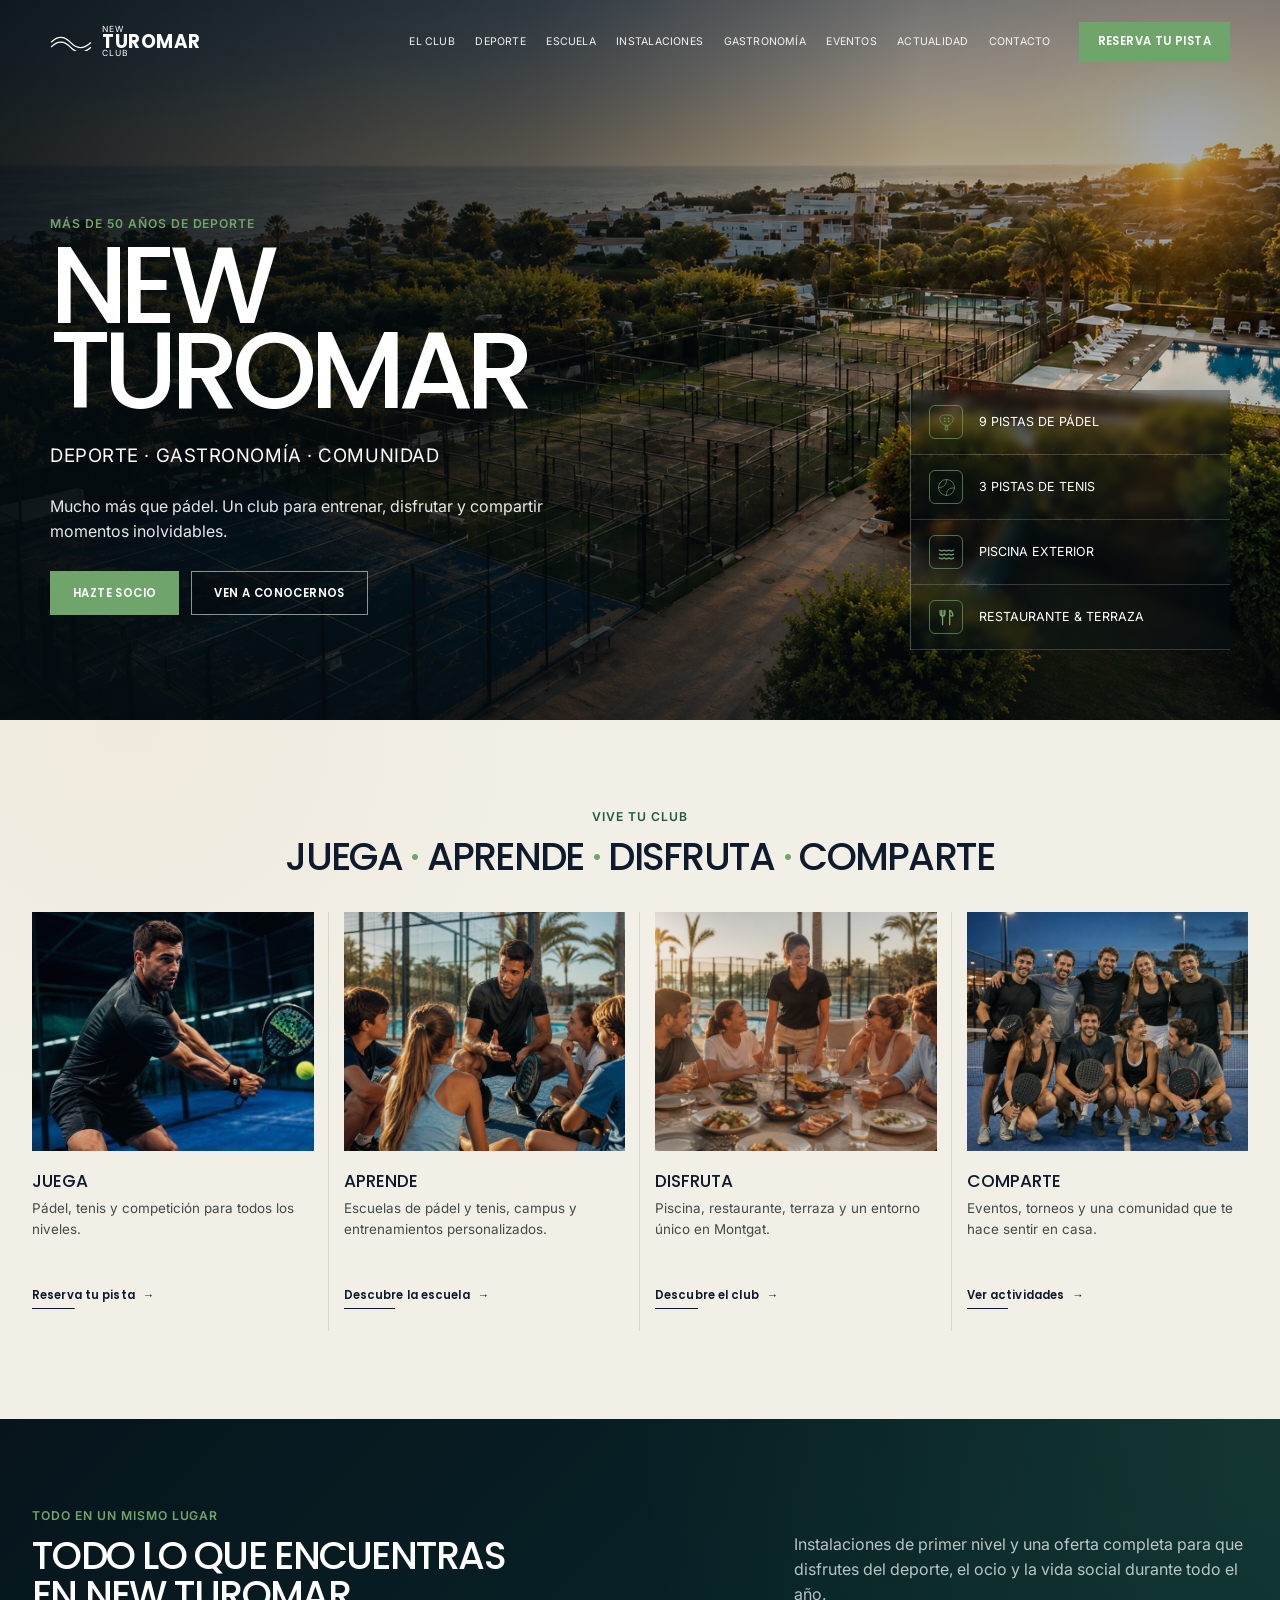
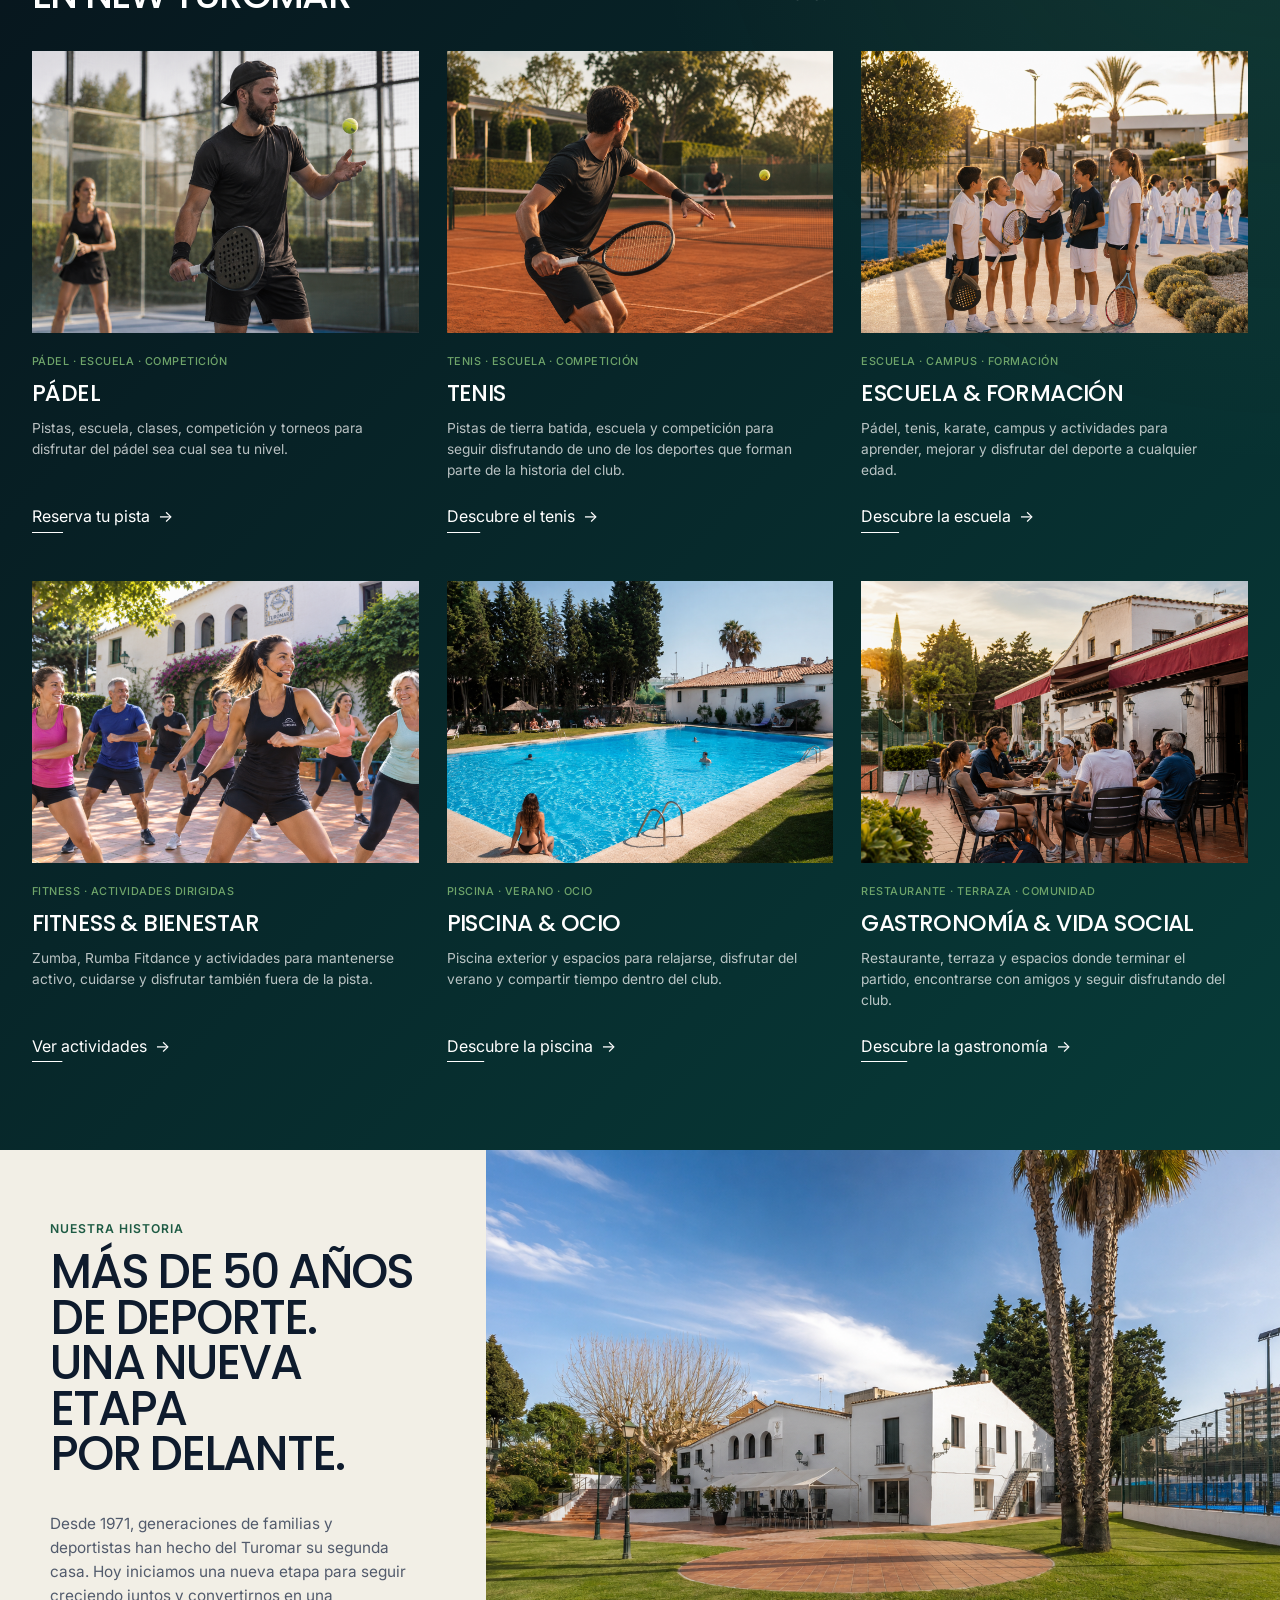
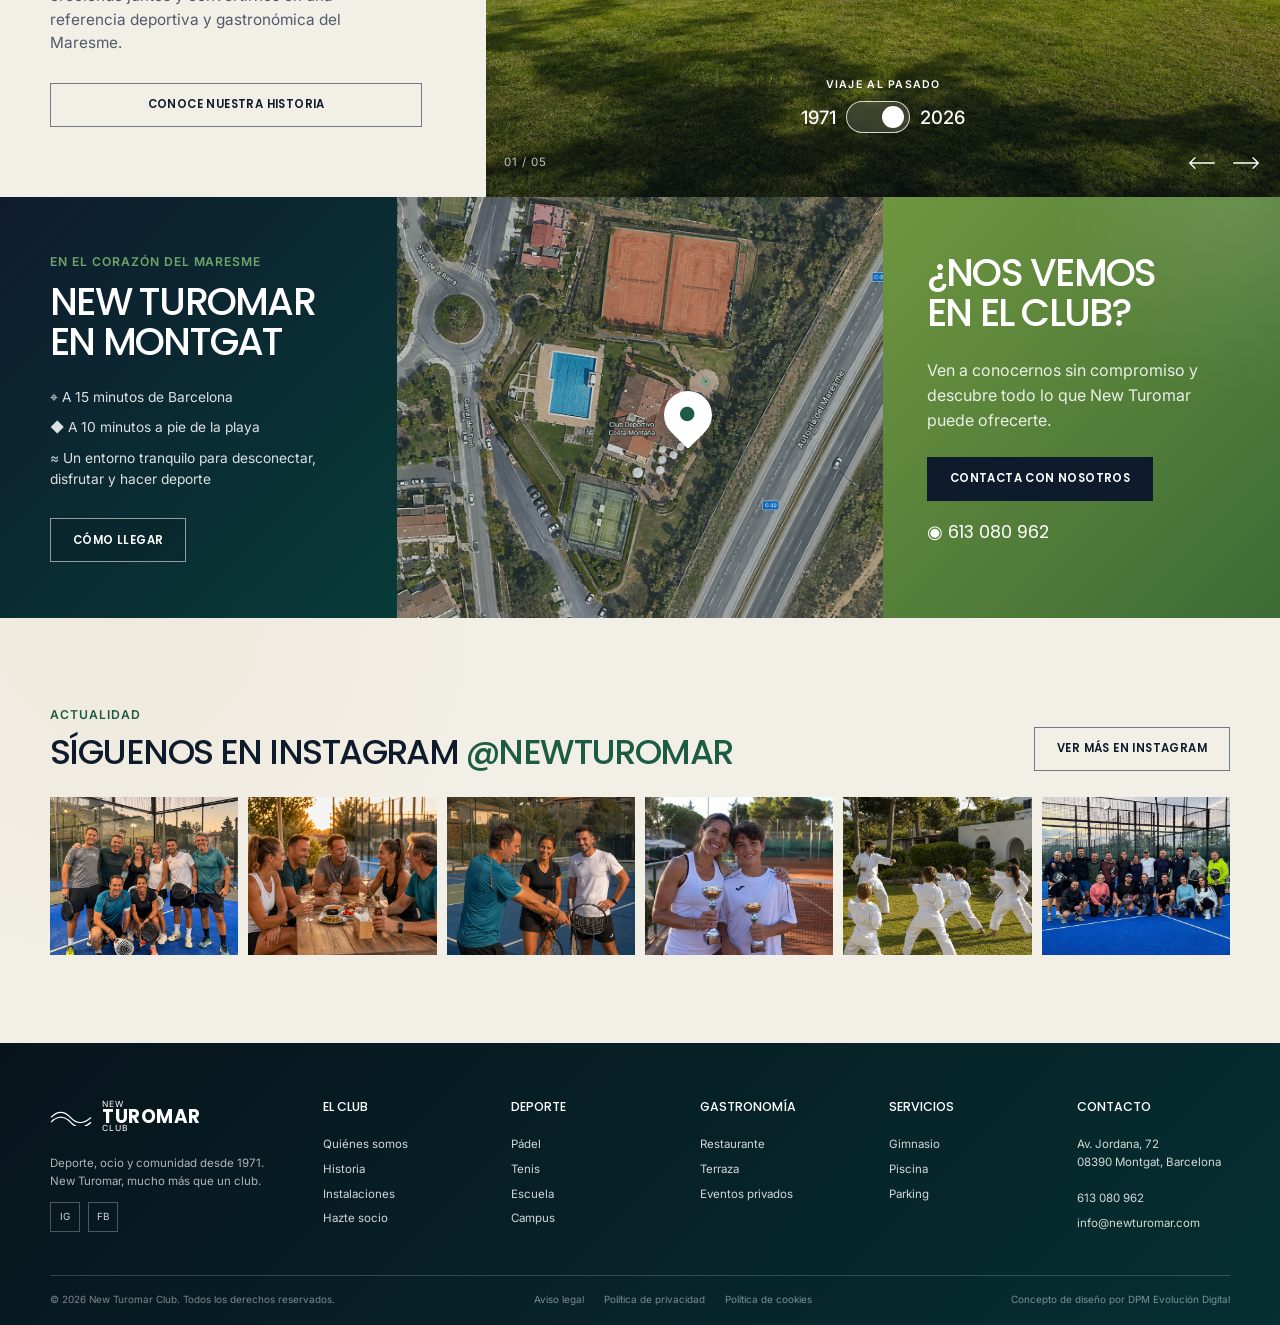
==== index.html @ 1cd4ec27 "Diseño sección ubicación y sección instagram" ====
<!DOCTYPE html>
<html lang="es">
<head>
  <meta charset="UTF-8">
  <meta name="viewport" content="width=device-width, initial-scale=1.0">
  <meta name="description" content="New Turomar Club — deporte, gastronomía y comunidad en Montgat. Pádel, tenis, piscina, escuela, eventos y mucho más.">
  <title>New Turomar Club | Montgat</title>

  <link rel="preconnect" href="https://fonts.googleapis.com">
  <link rel="preconnect" href="https://fonts.gstatic.com" crossorigin>
  <link href="https://fonts.googleapis.com/css2?family=Inter:wght@400;500;600&family=Poppins:wght@500;600;700&display=swap" rel="stylesheet">
  <link rel="stylesheet" href="./css/styles.css">
</head>

<body>

  <!-- =========================================================
       HEADER
  ========================================================== -->
  <header class="site-header">
    <div class="container header-inner">

      <a class="brand" href="#inicio" aria-label="New Turomar - Inicio">
        <span class="brand-mark" aria-hidden="true">
          <svg viewBox="0 0 80 36" role="img">
            <path d="M2 18C14 5 27 5 39 18C51 31 64 31 78 18" />
            <path d="M2 27C14 14 27 14 39 27C51 40 64 40 78 27" />
          </svg>
        </span>
        <span class="brand-copy">
          <small>NEW</small>
          <strong>TUROMAR</strong>
          <small>CLUB</small>
        </span>
      </a>

      <!-- Menú móvil CSS-only -->
      <input class="nav-toggle" type="checkbox" id="nav-toggle" aria-label="Abrir menú">
      <label class="nav-toggle-label" for="nav-toggle" aria-hidden="true">
        <span></span>
        <span></span>
        <span></span>
      </label>

      <nav class="main-nav" aria-label="Navegación principal">
        <a href="#club">El club</a>
        <a href="#deporte">Deporte</a>
        <a href="#escuela">Escuela</a>
        <a href="#instalaciones">Instalaciones</a>
        <a href="#gastronomia">Gastronomía</a>
        <a href="#eventos">Eventos</a>
        <a href="#actualidad">Actualidad</a>
        <a href="#contacto">Contacto</a>
      </nav>

      <a class="btn btn-primary header-cta" href="#contacto">Reserva tu pista</a>
    </div>
  </header>


  <main>

    <!-- =========================================================
         HERO
    ========================================================== -->
    <section class="hero" id="inicio">
      <div class="hero-overlay"></div>

      <div class="container hero-inner">
        <div class="hero-copy">
          <p class="eyebrow">Más de 50 años de deporte</p>

          <h1>
            <span>NEW</span>
            <span>TUROMAR</span>
          </h1>

          <p class="hero-kicker">DEPORTE · GASTRONOMÍA · COMUNIDAD</p>

          <p class="hero-text">
            Mucho más que pádel. Un club para entrenar, disfrutar y compartir
            momentos inolvidables.
          </p>

          <div class="hero-actions">
            <a class="btn btn-primary" href="#contacto">Hazte socio</a>
            <a class="btn btn-outline-light" href="#club">Ven a conocernos</a>
          </div>
        </div>

        <aside class="hero-facts" aria-label="Instalaciones principales">

        <!-- PÁDEL -->
        <div class="fact">
          <span class="fact-icon">
            <svg viewBox="0 0 48 48" aria-hidden="true" xmlns="http://www.w3.org/2000/svg">
  
              <!-- Cabeza de la pala -->
              <path d="
                M17 5
                C11.5 5 7 9.5 7 15
                C7 20.5 10.5 25.5 16 29
                L19 31
                L29 31
                L32 29
                C37.5 25.5 41 20.5 41 15
                C41 9.5 36.5 5 31 5
                Z
              "/>

              <!-- Cuello -->
              <path d="M21 31 L21 35 L27 35 L27 31"/>

              <!-- Mango -->
              <path d="M21.5 35 L20.5 43 L27.5 43 L26.5 35"/>

              <!-- Agujeros -->
              <circle cx="19" cy="14" r="1.3"/>
              <circle cx="29" cy="14" r="1.3"/>
              <circle cx="19" cy="21" r="1.3"/>
              <circle cx="29" cy="21" r="1.3"/>

            </svg>
          </span>
          <span>9 pistas de pádel</span>
        </div>

        <!-- TENIS -->
        <div class="fact">
          <span class="fact-icon">
            <svg viewBox="0 0 48 48" aria-hidden="true" xmlns="http://www.w3.org/2000/svg">
              <path d="M24 44C35.0457 44 44 35.0457 44 24C44 12.9543 35.0457 4 24 4C12.9543 4 4 12.9543 4 24C4 35.0457 12.9543 44 24 44Z" />
              <path d="M24 4C23.8991 10.6682 22.2619 15.6696 19.0884 19.0044C15.9148 22.3391 10.8853 24.0071 4 24.0083" />
              <path d="M43.9682 25.0052C37.4557 24.5585 32.4795 25.9505 29.0395 29.1812C25.5994 32.4119 23.9206 37.3515 24.0029 43.9999" />
            </svg>
          </span>
          <span>3 pistas de tenis</span>
        </div>

        <!-- PISCINA -->
        <div class="fact">
          <span class="fact-icon">
            <svg viewBox="0 0 24 24" aria-hidden="true">
              <path d="M3 9c1.5 0 1.5 1 3 1s1.5-1 3-1 1.5 1 3 1 1.5-1 3-1 1.5 1 3 1 1.5-1 3-1"/>
              <path d="M3 14c1.5 0 1.5 1 3 1s1.5-1 3-1 1.5 1 3 1 1.5-1 3-1 1.5 1 3 1 1.5-1 3-1"/>
              <path d="M3 19c1.5 0 1.5 1 3 1s1.5-1 3-1 1.5 1 3 1 1.5-1 3-1 1.5 1 3 1 1.5-1 3-1"/>
            </svg>
          </span>
          <span>Piscina exterior</span>
        </div>

        <!-- GASTRONOMÍA -->
        <div class="fact">
          <span class="fact-icon">
            <svg viewBox="0 0 24 24" aria-hidden="true">
              <path d="M6 3v7"/>
              <path d="M9 3v7"/>
              <path d="M4 3v4c0 2 1 3 3 3s3-1 3-3V3"/>
              <path d="M7 10v11"/>
              <path d="M16 3v18"/>
              <path d="M16 3c3 1 4 4 4 7h-4"/>
            </svg>
          </span>
          <span>Restaurante & terraza</span>
        </div>

      </aside>
        


      </div>
    </section>


    <!-- =========================================================
         VIVE TU CLUB
    ========================================================== -->
    <section class="section section-light experience" id="club">
      <div class="container">

        <header class="section-heading centered">
          <p class="eyebrow muted">Vive tu club</p>
          <h2>JUEGA <em>·</em> APRENDE <em>·</em> DISFRUTA <em>·</em> COMPARTE</h2>
        </header>

        <div class="card-grid card-grid-4">
          <article class="feature-card">
            <div class="feature-media img-juega" role="img" aria-label="Jugador de pádel"></div>
            <div class="feature-card-body">
              
              <h3>Juega</h3>
              <p>Pádel, tenis y competición para todos los niveles.</p>
              <a class="text-link" href="#deporte">Reserva tu pista <span>→</span></a>
            </div>
          </article>

          <article class="feature-card">
            <div class="feature-media img-aprende" role="img" aria-label="Escuela deportiva"></div>
            <div class="feature-card-body">
              
              <h3>Aprende</h3>
              <p>Escuelas de pádel y tenis, campus y entrenamientos personalizados.</p>
              <a class="text-link" href="#escuela">Descubre la escuela <span>→</span></a>
            </div>
          </article>

          <article class="feature-card">
            <div class="feature-media img-disfruta" role="img" aria-label="Gastronomía y terraza"></div>
            <div class="feature-card-body">
              
              <h3>Disfruta</h3>
              <p>Piscina, restaurante, terraza y un entorno único en Montgat.</p>
              <a class="text-link" href="#gastronomia">Descubre el club <span>→</span></a>
            </div>
          </article>

          <article class="feature-card">
            <div class="feature-media img-comparte" role="img" aria-label="Comunidad del club"></div>
            <div class="feature-card-body">
              
              <h3>Comparte</h3>
              <p>Eventos, torneos y una comunidad que te hace sentir en casa.</p>
              <a class="text-link" href="#eventos">Ver actividades <span>→</span></a>
            </div>
          </article>
        </div>

      </div>
    </section>


    <!-- =========================================================
         TODO EN UN MISMO LUGAR
    ========================================================== -->
    <section class="section section-dark facilities" id="instalaciones">
      <div class="container">

        <div class="section-heading split-heading">
          <div>
            <p class="eyebrow">Todo en un mismo lugar</p>
            <h2>TODO LO QUE ENCUENTRAS<br>EN NEW TUROMAR</h2>
          </div>
          <p>
            Instalaciones de primer nivel y una oferta completa para que
            disfrutes del deporte, el ocio y la vida social durante todo el año.
          </p>
        </div>

        <div class="facility-grid">

          

            <!-- PÁDEL -->
            <article class="facility-card" id="deporte">
              <div
                class="facility-media img-padel"
                role="img"
                aria-label="Pistas de pádel de New Turomar">
              </div>

              <div class="facility-body">
                <p class="facility-meta">PÁDEL · ESCUELA · COMPETICIÓN</p>

                <h3>Pádel</h3>

                <p>
                  Pistas, escuela, clases, competición y torneos
                  para disfrutar del pádel sea cual sea tu nivel.
                </p>

                <a class="facility-link" href="#">
                  Reserva tu pista <span>→</span>
                </a>
              </div>
            </article>


            <!-- TENIS -->
            <article class="facility-card">
              <div
                class="facility-media img-tenis"
                role="img"
                aria-label="Pistas de tenis de New Turomar">
              </div>

              <div class="facility-body">
                <p class="facility-meta">TENIS · ESCUELA · COMPETICIÓN</p>

                <h3>Tenis</h3>

                <p>
                  Pistas de tierra batida, escuela y competición
                  para seguir disfrutando de uno de los deportes
                  que forman parte de la historia del club.
                </p>

                <a class="facility-link" href="#">
                  Descubre el tenis <span>→</span>
                </a>
              </div>
            </article>


            <!-- ESCUELA & FORMACIÓN -->
            <article class="facility-card" id="escuela">
              <div
                class="facility-media img-escuela"
                role="img"
                aria-label="Escuela y formación deportiva de New Turomar">
              </div>

              <div class="facility-body">
                <p class="facility-meta">ESCUELA · CAMPUS · FORMACIÓN</p>

                <h3>Escuela & formación</h3>

                <p>
                  Pádel, tenis, karate, campus y actividades
                  para aprender, mejorar y disfrutar del deporte
                  a cualquier edad.
                </p>

                <a class="facility-link" href="#">
                  Descubre la escuela <span>→</span>
                </a>
              </div>
            </article>


            <!-- FITNESS & BIENESTAR -->
            <article class="facility-card">
              <div
                class="facility-media img-fitness"
                role="img"
                aria-label="Fitness y actividades dirigidas en New Turomar">
              </div>

              <div class="facility-body">
                <p class="facility-meta">FITNESS · ACTIVIDADES DIRIGIDAS</p>

                <h3>Fitness & bienestar</h3>

                <p>
                  Zumba, Rumba Fitdance y actividades para
                  mantenerse activo, cuidarse y disfrutar
                  también fuera de la pista.
                </p>

                <a class="facility-link" href="#">
                  Ver actividades <span>→</span>
                </a>
              </div>
            </article>


            <!-- PISCINA & OCIO -->
            <article class="facility-card">
              <div
                class="facility-media img-piscina"
                role="img"
                aria-label="Piscina exterior de New Turomar">
              </div>

              <div class="facility-body">
                <p class="facility-meta">PISCINA · VERANO · OCIO</p>

                <h3>Piscina & ocio</h3>

                <p>
                  Piscina exterior y espacios para relajarse,
                  disfrutar del verano y compartir tiempo
                  dentro del club.
                </p>

                <a class="facility-link" href="#">
                  Descubre la piscina <span>→</span>
                </a>
              </div>
            </article>


            <!-- GASTRONOMÍA & VIDA SOCIAL -->
            <article class="facility-card" id="gastronomia">
              <div
                class="facility-media img-gastro"
                role="img"
                aria-label="Restaurante y terraza de New Turomar">
              </div>

              <div class="facility-body">
                <p class="facility-meta">RESTAURANTE · TERRAZA · COMUNIDAD</p>

                <h3>Gastronomía & vida social</h3>

                <p>
                  Restaurante, terraza y espacios donde terminar
                  el partido, encontrarse con amigos y seguir
                  disfrutando del club.
                </p>

                <a class="facility-link" href="#">
                  Descubre la gastronomía <span>→</span>
                </a>
              </div>
            </article>

          

        </div>
      </div>
    </section>


    <!-- =========================================================
         HISTORIA
    ========================================================== -->
    <section class="history" id="historia">
      <div class="history-copy">
        <p class="eyebrow muted">Nuestra historia</p>
        <h2>MÁS DE 50 AÑOS<br>DE DEPORTE.<br>UNA NUEVA ETAPA<br>POR DELANTE.</h2>

        <p>
          Desde 1971, generaciones de familias y deportistas han hecho del
          Turomar su segunda casa. Hoy iniciamos una nueva etapa para seguir
          creciendo juntos y convertirnos en una referencia deportiva y
          gastronómica del Maresme.
        </p>

        <a class="btn btn-outline-dark" href="#">Conoce nuestra historia</a>
      </div>

      <div class="history-visual" id="historyVisual">

  <!-- =====================================================
       COLECCIÓN ACTUAL · 2026
  ====================================================== -->
  <div class="history-era history-era-current is-active" data-era="2026">

        <!-- Imagen 01 -->
        <figure class="history-slide is-active">
          <img
            src="img/historia-2026-01.png"
            alt="New Turomar en la actualidad"
          >
        </figure>

        <!-- Imagen 02 -->
        <figure class="history-slide">
          <img
            src="img/historia-2026-02.png"
            alt="Instalaciones actuales de New Turomar"
            loading="lazy"
          >
        </figure>

        <!-- Imagen 03 -->
        <figure class="history-slide">
          <img
            src="img/historia-2026-03.png"
            alt="Actividad deportiva actual en New Turomar"
            loading="lazy"
          >
        </figure>

        <!-- Imagen 04 -->
        <figure class="history-slide">
          <img
            src="img/historia-2026-04.png"
            alt="Espacios sociales actuales de New Turomar"
            loading="lazy"
          >
        </figure>

        <!-- Imagen 05 -->
        <figure class="history-slide">
          <img
            src="img/historia-2026-05.png"
            alt="New Turomar hoy"
            loading="lazy"
          >
        </figure>

      </div>


      <!-- =====================================================
          COLECCIÓN HISTÓRICA · 1971
      ====================================================== -->
      <div class="history-era history-era-past" data-era="1971">

        <!-- Imagen 01 -->
        <figure class="history-slide is-active">
          <img
            src="img/historia-1971-01.png"
            alt="Club Tennis Turomar en 1971"
            loading="lazy"
          >
        </figure>

        <!-- Imagen 02 -->
        <figure class="history-slide">
          <img
            src="img/historia-1971-02.png"
            alt="Antiguas instalaciones del Club Tennis Turomar"
            loading="lazy"
          >
        </figure>

        <!-- Imagen 03 -->
        <figure class="history-slide">
          <img
            src="img/historia-1971-03.png"
            alt="Actividad deportiva histórica del Club Tennis Turomar"
            loading="lazy"
          >
        </figure>

        <!-- Imagen 04 -->
        <figure class="history-slide">
          <img
            src="img/historia-1971-04.png"
            alt="Vida social histórica del Club Tennis Turomar"
            loading="lazy"
          >
        </figure>

        <!-- Imagen 05 -->
        <figure class="history-slide">
          <img
            src="img/historia-1971-05.png"
            alt="Historia del Club Tennis Turomar"
            loading="lazy"
          >
        </figure>

      </div>


      <!-- =====================================================
          VIAJE EN EL TIEMPO
      ====================================================== -->
      <div class="history-time-control">

        <p class="history-time-title" id="historyTimeTitle">
          VIAJE AL PASADO
        </p>

        <div class="history-time-switch">

          <span class="history-time-year">1971</span>

          <button
            class="history-toggle"
            id="historyToggle"
            type="button"
            aria-label="Cambiar entre 1971 y 2026"
            aria-pressed="false"
          >
            <span></span>
          </button>

          <span class="history-time-year">2026</span>

        </div>

      </div>


      <!-- =====================================================
          NAVEGACIÓN DEL CARRUSEL
      ====================================================== -->
      <div class="history-carousel-nav">

        <span class="history-counter" id="historyCounter">
          01 / 05
        </span>

        <button
          class="history-arrow history-arrow-prev"
          id="historyPrev"
          type="button"
          aria-label="Ver imagen anterior"
        >
          <svg viewBox="0 0 32 16" aria-hidden="true">
            <path d="M8 2L2 8L8 14M2 8H30"></path>
          </svg>
        </button>

        <button
          class="history-arrow history-arrow-next"
          id="historyNext"
          type="button"
          aria-label="Ver imagen siguiente"
        >
          <svg viewBox="0 0 32 16" aria-hidden="true">
            <path d="M24 2L30 8L24 14M2 8H30"></path>
          </svg>
        </button>

      </div>

    </div>

    </section>


    <!-- =========================================================
         UBICACIÓN + CTA
    ========================================================== -->
    <section class="location" id="contacto">
      <div class="location-info">
        <p class="eyebrow">En el corazón del Maresme</p>
        <h2>NEW TUROMAR<br>EN MONTGAT</h2>

        <ul class="location-list">
          <li>⌖ A 15 minutos de Barcelona</li>
          <li>◆ A 10 minutos a pie de la playa</li>
          <li>≈ Un entorno tranquilo para desconectar, disfrutar y hacer deporte</li>
        </ul>

        <a class="btn btn-outline-light" href="https://maps.google.com/?q=Av.+Jordana,+72,+Montgat" target="_blank" rel="noopener">
          Cómo llegar
        </a>
      </div>

      <div class="location-map" role="img" aria-label="Vista aérea de Montgat y ubicación aproximada de New Turomar">
        <div class="map-pin">●</div>
      </div>

      <div class="location-cta">
        <h2>¿NOS VEMOS<br>EN EL CLUB?</h2>
        <p>
          Ven a conocernos sin compromiso y descubre todo lo que
          New Turomar puede ofrecerte.
        </p>

        <a class="btn btn-dark" href="tel:+34613080962">Contacta con nosotros</a>

        <a class="phone" href="tel:+34613080962">◉ 613 080 962</a>
      </div>
    </section>


    <!-- =========================================================
         INSTAGRAM
    ========================================================== -->
    <section class="section section-light instagram" id="actualidad">
      <div class="container">

        <div class="instagram-heading">
          <div>
            <p class="eyebrow muted">Actualidad</p>
            <h2>SÍGUENOS EN INSTAGRAM <span>@NEWTUROMAR</span></h2>
          </div>

          <a class="btn btn-outline-dark" href="https://www.instagram.com/newturomar/" target="_blank" rel="noopener">
            Ver más en Instagram
          </a>
        </div>

        <div class="instagram-grid">
          <a class="ig-card ig-1" href="https://www.instagram.com/newturomar/" aria-label="Publicación de Instagram"></a>
          <a class="ig-card ig-2" href="https://www.instagram.com/newturomar/" aria-label="Publicación de Instagram"></a>
          <a class="ig-card ig-3" href="https://www.instagram.com/newturomar/" aria-label="Publicación de Instagram"></a>
          <a class="ig-card ig-4" href="https://www.instagram.com/newturomar/" aria-label="Publicación de Instagram"></a>
          <a class="ig-card ig-5" href="https://www.instagram.com/newturomar/" aria-label="Publicación de Instagram"></a>
          <a class="ig-card ig-6" href="https://www.instagram.com/newturomar/" aria-label="Publicación de Instagram"></a>
        </div>

      </div>
    </section>

  </main>


  <!-- =========================================================
       FOOTER
  ========================================================== -->
  <footer class="site-footer">
    <div class="container footer-grid">

      <div class="footer-brand">
        <a class="brand" href="#inicio">
          <span class="brand-mark" aria-hidden="true">
            <svg viewBox="0 0 80 36">
              <path d="M2 18C14 5 27 5 39 18C51 31 64 31 78 18" />
              <path d="M2 27C14 14 27 14 39 27C51 40 64 40 78 27" />
            </svg>
          </span>
          <span class="brand-copy">
            <small>NEW</small>
            <strong>TUROMAR</strong>
            <small>CLUB</small>
          </span>
        </a>

        <p>Deporte, ocio y comunidad desde 1971. New Turomar, mucho más que un club.</p>

        <div class="socials">
          <a href="https://www.instagram.com/newturomar/" target="_blank" rel="noopener">IG</a>
          <a href="#" aria-label="Facebook">FB</a>
        </div>
      </div>

      <div>
        <h3>El club</h3>
        <a href="#club">Quiénes somos</a>
        <a href="#historia">Historia</a>
        <a href="#instalaciones">Instalaciones</a>
        <a href="#contacto">Hazte socio</a>
      </div>

      <div>
        <h3>Deporte</h3>
        <a href="#deporte">Pádel</a>
        <a href="#deporte">Tenis</a>
        <a href="#escuela">Escuela</a>
        <a href="#escuela">Campus</a>
      </div>

      <div>
        <h3>Gastronomía</h3>
        <a href="#gastronomia">Restaurante</a>
        <a href="#gastronomia">Terraza</a>
        <a href="#eventos">Eventos privados</a>
      </div>

      <div>
        <h3>Servicios</h3>
        <a href="#instalaciones">Gimnasio</a>
        <a href="#instalaciones">Piscina</a>
        <a href="#contacto">Parking</a>
      </div>

      <div>
        <h3>Contacto</h3>
        <p>Av. Jordana, 72<br>08390 Montgat, Barcelona</p>
        <a href="tel:+34613080962">613 080 962</a>
        <a href="#">info@newturomar.com</a>
      </div>

    </div>

    <div class="container footer-bottom">
      <span>© 2026 New Turomar Club. Todos los derechos reservados.</span>

      <div>
        <a href="#">Aviso legal</a>
        <a href="#">Política de privacidad</a>
        <a href="#">Política de cookies</a>
      </div>

      <span>Concepto de diseño por DPM Evolución Digital</span>
    </div>
  </footer>

<script src="js/history.js"></script>

</body>
</html>
---- css/styles.css ----
/* =========================================================
   NEW TUROMAR — HOME DEMO
   Diseño conceptual: DPM Evolución Digital
   ========================================================= */

:root {
  --navy: #0e1b2d;
  --navy-deep: #07141c;
  --green: #1e5b44;
  --green-dark: #123e32;
  --green-soft: #6fa56a;
  --cream: #f2efe6;
  --sand: #e6d4b8;
  --terracotta: #e07a4a;
  --graphite: #33363a;
  --white: #ffffff;
  --muted: #67706d;

  --container: 1180px;
  --header-h: 84px;

  --radius-sm: 8px;
  --radius-md: 12px;
  --radius-lg: 20px;

  --shadow-soft: 0 10px 30px rgba(14, 27, 45, .08);
  --transition: 220ms ease;

  /* Identidad heredada New Turomar */
  --turomar-blue: #25a4db;
  --turomar-yellow: #e1e658;


}


/* =========================================================
   RESET / BASE
   ========================================================= */

*,
*::before,
*::after {
  box-sizing: border-box;
}

html {
  scroll-behavior: smooth;
}

body {
  margin: 0;
  min-width: 320px;
  background: var(--cream);
  color: var(--navy);
  font-family: "Inter", sans-serif;
  font-size: 16px;
  line-height: 1.55;
}

img {
  max-width: 100%;
  display: block;
}

a {
  color: inherit;
  text-decoration: none;
}

button,
input {
  font: inherit;
}

h1,
h2,
h3,
p {
  margin-top: 0;
}

h1,
h2,
h3 {
  font-family: "Poppins", sans-serif;
  line-height: 1.03;
  font-weight: 500;
}

h2 {
  font-size: clamp(2rem, 3vw, 3.35rem);
  letter-spacing: -.045em;
}

h3 {
  font-size: 1.08rem;
}

.container {
  width: min(calc(100% - 48px), var(--container));
  margin-inline: auto;
}

.section {
  padding: 88px 0;
}

.section-light {
  background:
    radial-gradient(circle at 10% 0%, rgba(230, 212, 184, .2), transparent 30%),
    var(--cream);
}

.section-dark {
  background:
    radial-gradient(circle at 100% 0%, rgba(111, 165, 106, .12), transparent 35%),
    linear-gradient(135deg, var(--navy-deep), #073c39);
  color: var(--white);
}

.eyebrow {
  margin-bottom: 10px;
  color: var(--green-soft);
  font-size: .76rem;
  font-weight: 600;
  letter-spacing: .08em;
  text-transform: uppercase;
}

.eyebrow.muted {
  color: var(--green);
}

.section-heading {
  margin-bottom: 36px;
}

.section-heading.centered {
  text-align: center;
}

.section-heading h2 {
  margin-bottom: 0;
}

.section-heading h2 em {
  color: var(--green-soft);
  font-style: normal;
}

.split-heading {
  display: grid;
  grid-template-columns: 1.2fr .8fr;
  gap: 80px;
  align-items: end;
}

.split-heading > p {
  max-width: 530px;
  margin: 0 0 8px auto;
  color: rgba(255,255,255,.72);
}


/* =========================================================
   BOTONES
   ========================================================= */

.btn {
  display: inline-flex;
  min-height: 44px;
  align-items: center;
  justify-content: center;
  padding: 12px 22px;
  border: 1px solid transparent;
  border-radius: 0;
  font-family: "Poppins", sans-serif;
  font-size: .72rem;
  font-weight: 600;
  letter-spacing: .035em;
  text-transform: uppercase;
  transition:
    transform var(--transition),
    background var(--transition),
    color var(--transition),
    border-color var(--transition);
}

.btn:hover {
  transform: translateY(-2px);
}

.btn-primary {
  background: var(--green-soft);
  color: var(--white);
}

.btn-primary:hover {
  background: #5f945b;
}

.btn-dark {
  background: var(--navy);
  color: var(--white);
}

.btn-outline-light {
  border-color: rgba(255,255,255,.55);
  color: var(--white);
  background: rgba(0,0,0,.12);
}

.btn-outline-light:hover {
  background: var(--white);
  color: var(--navy);
}

.btn-outline-dark {
  border-color: rgba(14,27,45,.55);
  color: var(--navy);
  background: transparent;
}

.btn-outline-dark:hover {
  background: var(--navy);
  color: var(--white);
}


/* =========================================================
   HEADER
   ========================================================= */

.site-header {
  position: absolute;
  z-index: 100;
  top: 0;
  left: 0;
  width: 100%;
  color: var(--white);
}

.header-inner {
  min-height: var(--header-h);
  display: grid;
  grid-template-columns: 170px 1fr auto;
  gap: 28px;
  align-items: center;
}

.brand {
  display: inline-flex;
  align-items: center;
  gap: 10px;
  width: max-content;
}

.brand-mark {
  width: 42px;
}

.brand-mark svg {
  display: block;
  width: 100%;
  fill: none;
  stroke: currentColor;
  stroke-width: 2.4;
}

.brand-copy {
  display: flex;
  flex-direction: column;
  line-height: .9;
}

.brand-copy strong {
  font-family: "Poppins", sans-serif;
  font-size: 1.15rem;
  letter-spacing: .03em;
}

.brand-copy small {
  font-size: .53rem;
  letter-spacing: .12em;
}

.main-nav {
  display: flex;
  align-items: center;
  justify-content: flex-end;
  gap: clamp(14px, 1.6vw, 28px);
}

.main-nav a {
  position: relative;
  font-size: .66rem;
  letter-spacing: .02em;
  text-transform: uppercase;
  opacity: .92;
}

.main-nav a::after {
  content: "";
  position: absolute;
  left: 0;
  bottom: -8px;
  width: 0;
  height: 1px;
  background: var(--green-soft);
  transition: width var(--transition);
}

.main-nav a:hover::after {
  width: 100%;
}

.header-cta {
  min-height: 38px;
  padding: 10px 18px;
}

.nav-toggle,
.nav-toggle-label {
  display: none;
}


/* =========================================================
   HERO
   ========================================================= */

.hero {
  position: relative;
  min-height: 720px;
  display: flex;
  align-items: stretch;
  background:
    url("../img/hero-turomar.jpg")
    center 54% / cover no-repeat,
    linear-gradient(120deg, #172620, #845926);
  color: var(--white);
}

.hero-overlay {
  position: absolute;
  inset: 0;
  background:
    linear-gradient(90deg, rgba(5, 13, 18, .86) 0%, rgba(5,13,18,.55) 42%, rgba(5,13,18,.14) 72%),
    linear-gradient(0deg, rgba(5,13,18,.48) 0%, transparent 45%, rgba(5,13,18,.38) 100%);
}

.hero-inner {
  position: relative;
  z-index: 1;
  min-height: 720px;
  padding-top: calc(var(--header-h) + 54px);
  padding-bottom: 70px;
  display: grid;
  grid-template-columns: 1fr 320px;
  gap: 60px;
  align-items: end;
}

.hero-copy {
  align-self: center;
  padding-top: 42px;
}

.hero-copy h1 {
  margin: 0 0 8px;
  display: flex;
  flex-direction: column;
  font-size: clamp(4.9rem, 8.5vw, 8.6rem);
  font-weight: 500;
  line-height: .78;
  letter-spacing: -.07em;
}

.hero-kicker {
  margin: 28px 0 24px;
  font-size: clamp(.9rem, 1.45vw, 1.35rem);
  letter-spacing: .03em;
}

.hero-text {
  max-width: 530px;
  margin-bottom: 28px;
  color: rgba(255,255,255,.9);
  font-size: 1rem;
}

.hero-actions {
  display: flex;
  flex-wrap: wrap;
  gap: 12px;
}

.hero-facts {
  align-self: end;
  border-left: 1px solid rgba(255,255,255,.26);
}

.fact {
  display: grid;
  grid-template-columns: 34px 1fr;
  gap: 16px;
  align-items: center;
  padding: 15px 18px;
  border-bottom: 1px solid rgba(255,255,255,.18);
  background: rgba(7,20,28,.32);
  backdrop-filter: blur(4px);
  font-size: .78rem;
  text-transform: uppercase;
}

.fact-icon {
  width: 34px;
  height: 34px;

  display: flex;
  align-items: center;
  justify-content: center;

  border: 1px solid rgba(111, 165, 106, 0.65);
  border-radius: 6px;

  color: var(--green-soft);
}

.fact-icon svg {
  width: 19px;
  height: 19px;

  fill: none;
  stroke: currentColor;
  stroke-width: 1.7;
  stroke-linecap: round;
  stroke-linejoin: round;
}


/* =========================================================
   EXPERIENCIA
   ========================================================= */

.experience .container {
  width: min(calc(100% - 64px), 1320px);
}

.card-grid {
  display: grid;
  gap: 30px;
}

.card-grid-4 {
  grid-template-columns: repeat(4, 1fr);
}

.feature-card {
  position: relative;

  padding: 0;

  border: none;
  
  background: transparent;
  box-shadow: none;

  overflow: visible;
}

.feature-card:not(:last-child)::after {
  content: "";

  position: absolute;

  top: 0;
  right: -15px;

  width: 1px;
  height: 100%;

  background: rgba(14, 27, 45, 0.10);
}


.feature-media,
.facility-media,
.location-map,
.ig-card {
  background-position: center;
  background-size: cover;
  background-repeat: no-repeat;
}

.feature-media {
  width: 100%;
  aspect-ratio: 1.18 / 1;
}

.feature-card-body {
  position: relative;
  min-height: 180px;
  padding: 22px 0 0;
}

.feature-card h3,
.facility-card h3 {
  margin-bottom: 7px;
  text-transform: uppercase;
}

.feature-card p {
  min-height: 65px;
  margin-bottom: 18px;
  color: #414b48;
  font-size: .84rem;
}

.text-link {
  position: relative;

  display: inline-flex;
  align-items: center;
  gap: 8px;

  width: fit-content;

  padding-bottom: 4px;

  color: var(--navy);

  font-family: "Poppins", sans-serif;
  font-size: .72rem;
  font-weight: 600;
  letter-spacing: .01em;

  text-transform: none;

  transition: color 220ms ease;
}

/* Línea inferior */
.text-link::after {
  content: "";

  position: absolute;
  left: 0;
  bottom: 0;

  width: 100%;
  height: 1px;

  background: currentColor;

  transform: scaleX(.35);
  transform-origin: left;

  transition: transform 280ms ease;
}

/* Flecha */
.text-link span {
  display: inline-block;

  transition: transform 280ms ease;
}


/* Hover solo para dispositivos con ratón */
@media (hover: hover) {

  .text-link:hover::after {
    transform: scaleX(1);
  }

  .text-link:hover span {
    transform: translateX(5px);
  }

}


/* Pulsación: también funciona en táctil */
.text-link:active {
  color: var(--green);
}

.text-link:active::after {
  transform: scaleX(1);
}

.text-link:active span {
  transform: translateX(4px);
}

/* Para navegación con teclado */

.text-link:focus-visible::after {
  transform: scaleX(1);
}

.text-link:focus-visible span {
  transform: translateX(5px);
}



/* =========================================================
   INSTALACIONES
   ========================================================= */

.facilities .container {
  width: min(calc(100% - 64px), 1380px);
}

.facility-grid {
  display: grid;
  grid-template-columns: repeat(3, minmax(0, 1fr));
  gap: 48px 28px;
}

.facility-card {
  position: relative;
  display: flex;
  flex-direction: column;
  border: none;
  background: transparent;
  overflow: visible;
}

.facility-media {
  width: 100%;
  aspect-ratio: 1.37 / 1;
  background-position: center;
  background-size: cover;
  background-repeat: no-repeat;
}

.facility-body {
  position: relative;
  display: flex;
  flex-direction: column;
  flex: 1;
  min-height: 190px;
  padding: 20px 0 0;
}

.facility-link {
  position: relative;

  display: inline-flex;
  align-items: center;
  gap: 8px;

  width: fit-content;

  margin-top: auto;
  padding-bottom: 4px;

  align-self: flex-start;

  color: var(--white);

  transition: color 220ms ease;
}


/* Línea inferior */
.facility-link::after {
  content: "";

  position: absolute;
  left: 0;
  bottom: 0;

  width: 100%;
  height: 1px;

  background: currentColor;

  transform: scaleX(.22);
  transform-origin: left;

  transition: transform 280ms ease;
}


/* Flecha */
.facility-link span {
  display: inline-block;

  transition: transform 280ms ease;
}


/* Hover — ordenador */
@media (hover: hover) and (pointer: fine) {

  .facility-link:hover {
    color: var(--green-soft);
  }

  .facility-link:hover::after {
    transform: scaleX(1);
  }

  .facility-link:hover span {
    transform: translateX(5px);
  }

}


/* Pulsación — móvil y tablet */
.facility-link:active {
  color: var(--green-soft);
}

.facility-link:active::after {
  transform: scaleX(1);
}

.facility-link:active span {
  transform: translateX(4px);
}


/* Navegación con teclado */
.facility-link:focus-visible {
  color: var(--green-soft);
}

.facility-link:focus-visible::after {
  transform: scaleX(1);
}

.facility-link:focus-visible span {
  transform: translateX(5px);
}

/* Etiqueta superior */
.facility-meta {
  margin: 0 0 12px;

  color: var(--green-soft);

  font-size: .68rem;
  font-weight: 500;
  letter-spacing: .045em;
  text-transform: uppercase;
}

/* Título */
.facility-card h3 {
  margin: 0 0 12px;

  font-size: 1.45rem;
  font-weight: 500;
  letter-spacing: -.025em;
  text-transform: uppercase;
}

/* Texto descriptivo */
.facility-body > p:not(.facility-meta) {
  max-width: 95%;
  min-height: 0;
  margin-bottom: 22px;

  color: rgba(255,255,255,.72);

  font-size: .86rem;
  line-height: 1.55;
}

.facility-body a {
  color: var(--white);
}


/* =========================================================
   HISTORIA
   ========================================================= */

.history {
  display: grid;
  grid-template-columns: 38% 62%;
  min-height: 620px;
  background: var(--cream);
}


/* =========================================================
   COLUMNA IZQUIERDA
   ========================================================= */

.history-copy {
  display: flex;
  flex-direction: column;
  justify-content: center;

  padding:
    70px
    64px
    70px
    max(32px, calc((100vw - var(--container)) / 2));

  background: var(--cream);
}

.history-copy h2 {
  margin: 0 0 36px;

  font-size: clamp(2.8rem, 3.7vw, 4rem);
  font-weight: 500;
  line-height: .96;
  letter-spacing: -.045em;
}

.history-copy > p:not(.eyebrow) {
  max-width: 360px;
  margin: 0 0 28px;

  color: rgba(20, 33, 61, .72);

  font-size: .96rem;
  line-height: 1.55;
}


/* =========================================================
   BLOQUE VISUAL / CARRUSEL
   ========================================================= */

.history-visual {
  position: relative;

  min-width: 0;
  min-height: 620px;

  overflow: hidden;

  background: #8f8e89;
}


/* Las dos épocas ocupan exactamente el mismo espacio */

.history-era {
  position: absolute;
  inset: 0;

  opacity: 0;
  visibility: hidden;

  transition:
    opacity 650ms ease,
    visibility 650ms ease;
}

.history-era.is-active {
  opacity: 1;
  visibility: visible;
}


/* Cada fotografía ocupa todo el bloque */

.history-slide {
  position: absolute;
  inset: 0;

  margin: 0;

  opacity: 0;
  visibility: hidden;

  transition:
    opacity 450ms ease,
    visibility 450ms ease;
}

.history-slide.is-active {
  opacity: 1;
  visibility: visible;
}

.history-slide img {
  display: block;

  width: 100%;
  height: 100%;

  object-fit: cover;
  object-position: center;
}


/* Degradado inferior para los controles */

.history-visual::after {
  content: "";

  position: absolute;
  z-index: 1;
  inset: 0;

  background:
    linear-gradient(
      to top,
      rgba(5, 13, 18, .58) 0%,
      rgba(5, 13, 18, .20) 28%,
      rgba(5, 13, 18, 0) 58%
    );

  pointer-events: none;
}


/* =========================================================
   VIAJE EN EL TIEMPO
   ========================================================= */

.history-time-control {
  position: absolute;
  z-index: 3;

  left: 50%;
  bottom: 32px;

  transform: translateX(-50%);

  color: #fff;
  text-align: center;
}

.history-time-title {
  margin: 0 0 12px;

  font-size: .78rem;
  font-weight: 600;
  letter-spacing: .12em;

  text-transform: uppercase;
}

.history-time-switch {
  display: flex;
  align-items: center;
  justify-content: center;

  gap: 14px;
}

.history-time-year {
  font-size: 1.55rem;
  font-weight: 500;
  line-height: 1;
}


/* Switch */

.history-toggle {
  position: relative;

  width: 76px;
  height: 38px;

  padding: 0;

  border: 1px solid rgba(255,255,255,.8);
  border-radius: 999px;

  background: rgba(255,255,255,.12);

  cursor: pointer;

  backdrop-filter: blur(5px);

  transition:
    background 250ms ease,
    border-color 250ms ease;
}

.history-toggle span {
  position: absolute;

  top: 50%;
  right: 5px;

  width: 26px;
  height: 26px;

  border-radius: 50%;

  background: #fff;

  transform: translateY(-50%);

  transition: right 320ms ease;
}

.history-visual.is-past .history-toggle span {
  right: 43px;
}

.history-toggle:hover {
  background: rgba(255,255,255,.22);
}




/* =========================================================
   FLECHAS DEL CARRUSEL
   ========================================================= */

.history-carousel-nav {
  position: absolute;
  z-index: 3;

  right: 34px;
  bottom: 30px;

  display: flex;
  align-items: center;

  gap: 14px;

  color: #fff;
}

.history-counter {
  margin-right: 6px;

  color: rgba(255,255,255,.72);

  font-size: .72rem;
  letter-spacing: .08em;
}

.history-arrow {
  width: 32px;
  height: 32px;

  padding: 0;
  border: 0;
  background: transparent;

  color: #fff;

  display: flex;
  align-items: center;
  justify-content: center;

  cursor: pointer;

  transition:
    transform 250ms ease,
    opacity 250ms ease;
}

.history-arrow svg {
  width: 28px;
  height: 16px;

  fill: none;
  stroke: currentColor;
  stroke-width: 1.5;
  stroke-linecap: round;
  stroke-linejoin: round;
}

.history-arrow:hover {
  opacity: .72;
}

.history-arrow-prev:hover {
  transform: translateX(-5px);
}

.history-arrow-next:hover {
  transform: translateX(5px);
}


/* =========================================================
   UBICACIÓN
   ========================================================= */

.location {
  display: grid;
  grid-template-columns: .9fr 1.1fr .9fr;
  min-height: 360px;
}

.location-info,
.location-cta {
  padding: 56px max(42px, calc((100vw - var(--container)) / 2));
}

.location-info {
  padding-right: 38px;
  background: linear-gradient(135deg, var(--navy), #073b38);
  color: var(--white);
}

.location-info h2,
.location-cta h2 {
  margin-bottom: 26px;
}

.location-list {
  padding: 0;
  margin: 0 0 28px;
  list-style: none;
  color: rgba(255,255,255,.86);
  font-size: .86rem;
}

.location-list li + li {
  margin-top: 9px;
}

.location-map {
  position: relative;
  min-height: 360px;
  background-image:
    linear-gradient(rgba(30,91,68,.12), rgba(30,91,68,.12)),
    url("../img/montgat-aereo.png");
}

.map-pin {
  position: absolute;
  left: 55%;
  top: 46%;
  width: 48px;
  height: 48px;
  border-radius: 50% 50% 50% 5%;
  display: grid;
  place-items: center;
  transform: rotate(-45deg);
  background: var(--white);
  color: var(--green);
  box-shadow: 0 7px 24px rgba(0,0,0,.28);
  font-size: 1.2rem;
}

.map-pin::first-letter {
  transform: rotate(45deg);
}

.location-cta {
  padding-left: 44px;
  background:
    radial-gradient(circle at 90% 0, rgba(255,255,255,.10), transparent 35%),
    linear-gradient(135deg, #6f963f, #3d6b35);
  color: var(--white);
}

.location-cta p {
  max-width: 390px;
  margin-bottom: 24px;
  color: rgba(255,255,255,.88);
}

.phone {
  display: block;
  margin-top: 18px;
  font-family: "Poppins", sans-serif;
  font-size: 1.1rem;
}


/* =========================================================
   INSTAGRAM
   ========================================================= */

.instagram-heading {
  display: flex;
  justify-content: space-between;
  gap: 32px;
  align-items: end;
  margin-bottom: 26px;
}

.instagram-heading h2 {
  margin: 0;
  font-size: clamp(1.7rem, 2.7vw, 3rem);
}

.instagram-heading h2 span {
  color: var(--green);
}

.instagram-grid {
  display: grid;
  grid-template-columns: repeat(6, 1fr);
  gap: 10px;
}

.ig-card {
  aspect-ratio: 1 / .84;
  display: block;
  overflow: hidden;
  transition: transform var(--transition), filter var(--transition);
}

.ig-card:hover {
  transform: translateY(-4px);
  filter: saturate(1.1);
}


/* =========================================================
   FOOTER
   ========================================================= */

.site-footer {
  padding: 58px 0 18px;
  background: linear-gradient(135deg, var(--navy-deep), #062f31);
  color: rgba(255,255,255,.82);
}

.footer-grid {
  display: grid;
  grid-template-columns: 1.55fr repeat(5, 1fr);
  gap: 36px;
  padding-bottom: 42px;
}

.footer-brand .brand {
  color: var(--white);
  margin-bottom: 22px;
}

.footer-brand p {
  max-width: 270px;
  font-size: .76rem;
  color: rgba(255,255,255,.68);
}

.footer-grid h3 {
  color: var(--white);
  margin-bottom: 15px;
  font-size: .78rem;
  text-transform: uppercase;
}

.footer-grid > div:not(.footer-brand) {
  display: flex;
  flex-direction: column;
  gap: 7px;
}

.footer-grid a,
.footer-grid p {
  font-size: .72rem;
}

.footer-grid a:hover {
  color: var(--green-soft);
}

.socials {
  display: flex;
  gap: 8px;
}

.socials a {
  width: 30px;
  height: 30px;
  display: grid;
  place-items: center;
  border: 1px solid rgba(255,255,255,.28);
  font-size: .62rem;
}

.footer-bottom {
  display: flex;
  justify-content: space-between;
  gap: 20px;
  padding-top: 16px;
  border-top: 1px solid rgba(255,255,255,.18);
  color: rgba(255,255,255,.48);
  font-size: .62rem;
}

.footer-bottom div {
  display: flex;
  gap: 20px;
}


/* =========================================================
   FOTOGRAFÍAS
   Sustituir archivos en /img manteniendo estos nombres.
   Los degradados sirven de fallback visual si aún no existen.
   ========================================================= */

.img-juega {
  background-image:
    linear-gradient(135deg, rgba(14,27,45,.10), rgba(30,91,68,.10)),
    url("../img/juega-padel.png");
  background-color: #27465a;
}

.img-aprende {
  background-image:
    linear-gradient(135deg, rgba(14,27,45,.10), rgba(30,91,68,.10)),
    url("../img/aprende-escuela.png");
  background-color: #58735c;
}

.img-disfruta {
  background-image:
    linear-gradient(135deg, rgba(14,27,45,.08), rgba(224,122,74,.10)),
    url("../img/disfruta-gastronomia.png");
  background-color: #8d7150;
}

.img-comparte {
  background-image:
    linear-gradient(135deg, rgba(14,27,45,.08), rgba(30,91,68,.10)),
    url("../img/comparte-comunidad.png");
  background-color: #536850;
}

.img-padel {
  background-image: url("../img/padel.png");
  background-color: #24526b;
}

.img-tenis {
  background-image: url("../img/tenis.png");
  background-color: #a26043;
}

.img-escuela {
  background-image: url("../img/escuela.png");
  background-color: #60764b;
}

.img-fitness {
  background-image: url("../img/bienestar.png");
  background-color: #5e5c5b;
}

.img-piscina {
  background-image: url("../img/piscina.png");
  background-color: #4a8da8;
}

.img-gastro {
  background-image: url("../img/gastronomia.png");
  background-color: #89674b;
}

.ig-1 {
  background-image: url("../img/instagram-01.png");
  background-color: #3a6b48;
}

.ig-2 {
  background-image: url("../img/instagram-02.png");
  background-color: #244f6d;
}

.ig-3 {
  background-image: url("../img/instagram-03.png");
  background-color: #6f764c;
}

.ig-4 {
  background-image: url("../img/instagram-04.png");
  background-color: #4b8ba5;
}

.ig-5 {
  background-image: url("../img/instagram-05.png");
  background-color: #89694c;
}

.ig-6 {
  background-image: url("../img/instagram-06.png");
  background-color: #3a454e;
}


/* =========================================================
   RESPONSIVE
   ========================================================= */

@media (max-width: 1120px) {

  :root {
    --header-h: 74px;
  }

  .facility-grid {
    grid-template-columns: repeat(2, minmax(0, 1fr));
    gap: 48px 32px;
  }

  .header-inner {
    grid-template-columns: 155px 1fr auto;
  }

  .main-nav {
    gap: 13px;
  }

  .main-nav a {
    font-size: .59rem;
  }

  .header-cta {
    padding-inline: 12px;
  }

  .hero-inner {
    grid-template-columns: 1fr 275px;
  }

  .card-grid-4 {
    grid-template-columns: repeat(2, 1fr);
  }

  .footer-grid {
    grid-template-columns: 1.5fr repeat(3, 1fr);
  }

  .footer-grid > div:nth-child(n+5) {
    margin-top: 12px;
  }

  .instagram-grid {
    grid-template-columns: repeat(3, 1fr);
  }

  /* VIVE TU CLUB — separación 2x2 */

  .feature-card::after {
    display: none;
  }

  /* Línea vertical solamente entre las dos columnas */
  .feature-card:nth-child(odd)::after {
    content: "";
    display: block;

    position: absolute;
    top: 0;
    right: -15px;

    width: 1px;
    height: 100%;

    background: rgba(14, 27, 45, 0.10);
  }

  /* Línea horizontal entre la primera y segunda fila */
  .feature-card:nth-child(-n+2)::before {
    content: "";

    position: absolute;
    left: 0;
    bottom: -15px;

    width: 100%;
    height: 1px;

    background: rgba(14, 27, 45, 0.10);
  }


}


@media (max-width: 900px) {

  .container {
    width: min(calc(100% - 36px), var(--container));
  }

  .site-header {
    position: absolute;
  }

  .header-inner {
    grid-template-columns: 1fr auto;
  }

  .header-cta {
    display: none;
  }

  .nav-toggle {
    display: none;
  }

  .nav-toggle-label {
    z-index: 110;
    width: 42px;
    height: 42px;
    display: flex;
    flex-direction: column;
    justify-content: center;
    gap: 6px;
    cursor: pointer;
  }

  .nav-toggle-label span {
    width: 27px;
    height: 2px;
    margin-left: auto;
    background: var(--white);
    transition: transform var(--transition), opacity var(--transition);
  }

  .main-nav {
    position: fixed;
    z-index: 105;
    inset: 0;
    padding: 110px 28px 40px;
    display: flex;
    flex-direction: column;
    justify-content: flex-start;
    align-items: flex-start;
    gap: 21px;
    background: rgba(7,20,28,.98);
    transform: translateX(100%);
    transition: transform 300ms ease;
  }

  .main-nav a {
    font-size: 1.1rem;
  }

  .nav-toggle:checked ~ .main-nav {
    transform: translateX(0);
  }

  .nav-toggle:checked + .nav-toggle-label span:nth-child(1) {
    transform: translateY(8px) rotate(45deg);
  }

  .nav-toggle:checked + .nav-toggle-label span:nth-child(2) {
    opacity: 0;
  }

  .nav-toggle:checked + .nav-toggle-label span:nth-child(3) {
    transform: translateY(-8px) rotate(-45deg);
  }

  .hero,
  .hero-inner {
    min-height: 690px;
  }

  .hero-inner {
    grid-template-columns: 1fr;
    gap: 30px;
  }

  .hero-facts {
    width: 100%;
    max-width: 630px;

    display: grid;
    grid-template-columns: repeat(2, minmax(0, 1fr));

    gap: 10px;

    border-left: none;
    background: transparent;
  }

  .fact {
    min-height: 66px;

    grid-template-columns: 34px 1fr;
    gap: 12px;

    padding: 12px 14px;

    border: 1px solid rgba(255, 255, 255, 0.18);

    background: rgba(7, 20, 28, 0.48);
    backdrop-filter: blur(5px);

    line-height: 1.3;
  }

  .hero-copy h1 {
    font-size: clamp(4.1rem, 14vw, 7rem);
  }

  .split-heading {
    grid-template-columns: 1fr;
    gap: 10px;
  }

  .split-heading > p {
    margin-left: 0;
  }

  .history {
    grid-template-columns: 1fr;
  }

  .history-copy {
    grid-column: auto;
    padding: 56px 28px;
  }

  .history-visual {
  min-height: 520px;
  }

  .location {
    grid-template-columns: 1fr 1fr;
  }

  .location-info {
    padding: 48px 28px;
  }

  .location-map {
    min-height: 380px;
  }

  .location-cta {
    grid-column: 1 / -1;
    padding: 48px 28px;
  }
}


@media (max-width: 680px) {

  .facility-grid {
    grid-template-columns: 1fr;
    gap: 56px;
  }

  .facility-media {
    aspect-ratio: 16 / 10;
  }
  
  .section {
    padding: 66px 0;
  }

  .hero {
    min-height: 100svh;
  }

  .hero-inner {
    min-height: 100svh;
    padding-bottom: 28px;
  }

  .hero-copy {
    align-self: end;
  }

  .hero-copy h1 {
    font-size: clamp(3.7rem, 19vw, 6.1rem);
  }

  .hero-text {
    font-size: .92rem;
  }

  .hero-actions {
    display: grid;
    grid-template-columns: 1fr 1fr;
  }

  .hero-facts {
    max-width: none;
    margin-top: 12px;
  }

  .fact {
    font-size: 0.68rem;
  }

  .fact-icon {
    width: 30px;
    height: 30px;
  }

  .fact-icon svg {
    width: 18px;
    height: 18px;
  }

  .card-grid {
    gap: 56px;
  }

  .card-grid-4,
  .facility-grid {
    grid-template-columns: 1fr;
  }

  .feature-media {
    aspect-ratio: 1.75 / 1;
  }

  .facility-media {
    aspect-ratio: 1.25 / 1;
  }

  .feature-card-body,
  .facility-body {
    min-height: 0;
  }

  .feature-card p,
  .facility-body p {
    min-height: 0;
  }

  .history {
    grid-template-columns: 1fr;
  }

  .history-visual {
  min-height: 430px;
  }

  .location {
    grid-template-columns: 1fr;
  }

  .location-map,
  .location-cta {
    grid-column: auto;
  }

  .instagram-heading {
    align-items: flex-start;
    flex-direction: column;
  }

  .instagram-grid {
    grid-template-columns: repeat(2, 1fr);
  }

  .footer-grid {
    grid-template-columns: 1fr 1fr;
  }

  .footer-brand {
    grid-column: 1 / -1;
  }

  .footer-bottom {
    flex-direction: column;
  }

  .footer-bottom div {
    flex-wrap: wrap;
  }

  /* VIVE TU CLUB — una columna */

  .feature-card::after {
    display: none !important;
  }

  .feature-card::before {
    display: none;
  }

  /* Línea horizontal entre cada bloque */
  .feature-card:not(:last-child)::before {
    content: "";

    display: block;

    position: absolute;
    left: 0;
    bottom: -28px;

    width: 100%;
    height: 1px;

    background: rgba(14, 27, 45, 0.10);
  }

}

/* HISTORIA — controles móvil */

.history-time-control {
  left: 50%;
  bottom: 64px;
  width: max-content;
}

.history-time-title {
  margin-bottom: 8px;
  font-size: .66rem;
}

.history-time-switch {
  gap: 10px;
}

.history-time-year {
  font-size: 1.15rem;
}

.history-toggle {
  width: 64px;
  height: 32px;
}

.history-toggle span {
  width: 22px;
  height: 22px;
}

.history-visual.is-past .history-toggle span {
  right: 35px;
}


/* Contador + flechas */

.history-carousel-nav {
  left: 18px;
  right: 18px;
  bottom: 18px;

  justify-content: flex-end;

  gap: 12px;
}

.history-counter {
  margin-right: auto;
}

.history-arrow {
  font-size: 1.75rem;
}


@media (max-width: 430px) {

  .container {
    width: min(calc(100% - 28px), var(--container));
  }

  .brand-copy strong {
    font-size: 1rem;
  }

  .hero {
    min-height: 720px;
  }

  .hero-inner {
    min-height: 720px;
  }

  .hero-copy h1 {
    font-size: 18vw;
  }

  .hero-actions {
    grid-template-columns: 1fr;
  }

   .hero-facts {
    width: 100%;
    grid-template-columns: repeat(2, 1fr);
    border-left: none;
    gap: 1px;
  }

  .fact {
    min-height: 78px;
    grid-template-columns: 30px 1fr;
    gap: 10px;

    padding: 12px 10px;

    font-size: 0.62rem;
    line-height: 1.35;

    border: 1px solid rgba(255, 255, 255, 0.15);
  }

  .fact-icon {
    width: 30px;
    height: 30px;
  }

  .fact-icon svg {
    width: 18px;
    height: 18px;
  }

  .instagram-grid {
    grid-template-columns: 1fr 1fr;
  }

  .footer-grid {
    grid-template-columns: 1fr;
  }

  .footer-brand {
    grid-column: auto;
  }
}


/* =========================================================
   ACCESIBILIDAD
   ========================================================= */

:focus-visible {
  outline: 3px solid var(--terracotta);
  outline-offset: 4px;
}

@media (prefers-reduced-motion: reduce) {
  *,
  *::before,
  *::after {
    scroll-behavior: auto !important;
    transition-duration: .01ms !important;
    animation-duration: .01ms !important;
    animation-iteration-count: 1 !important;
  }
}
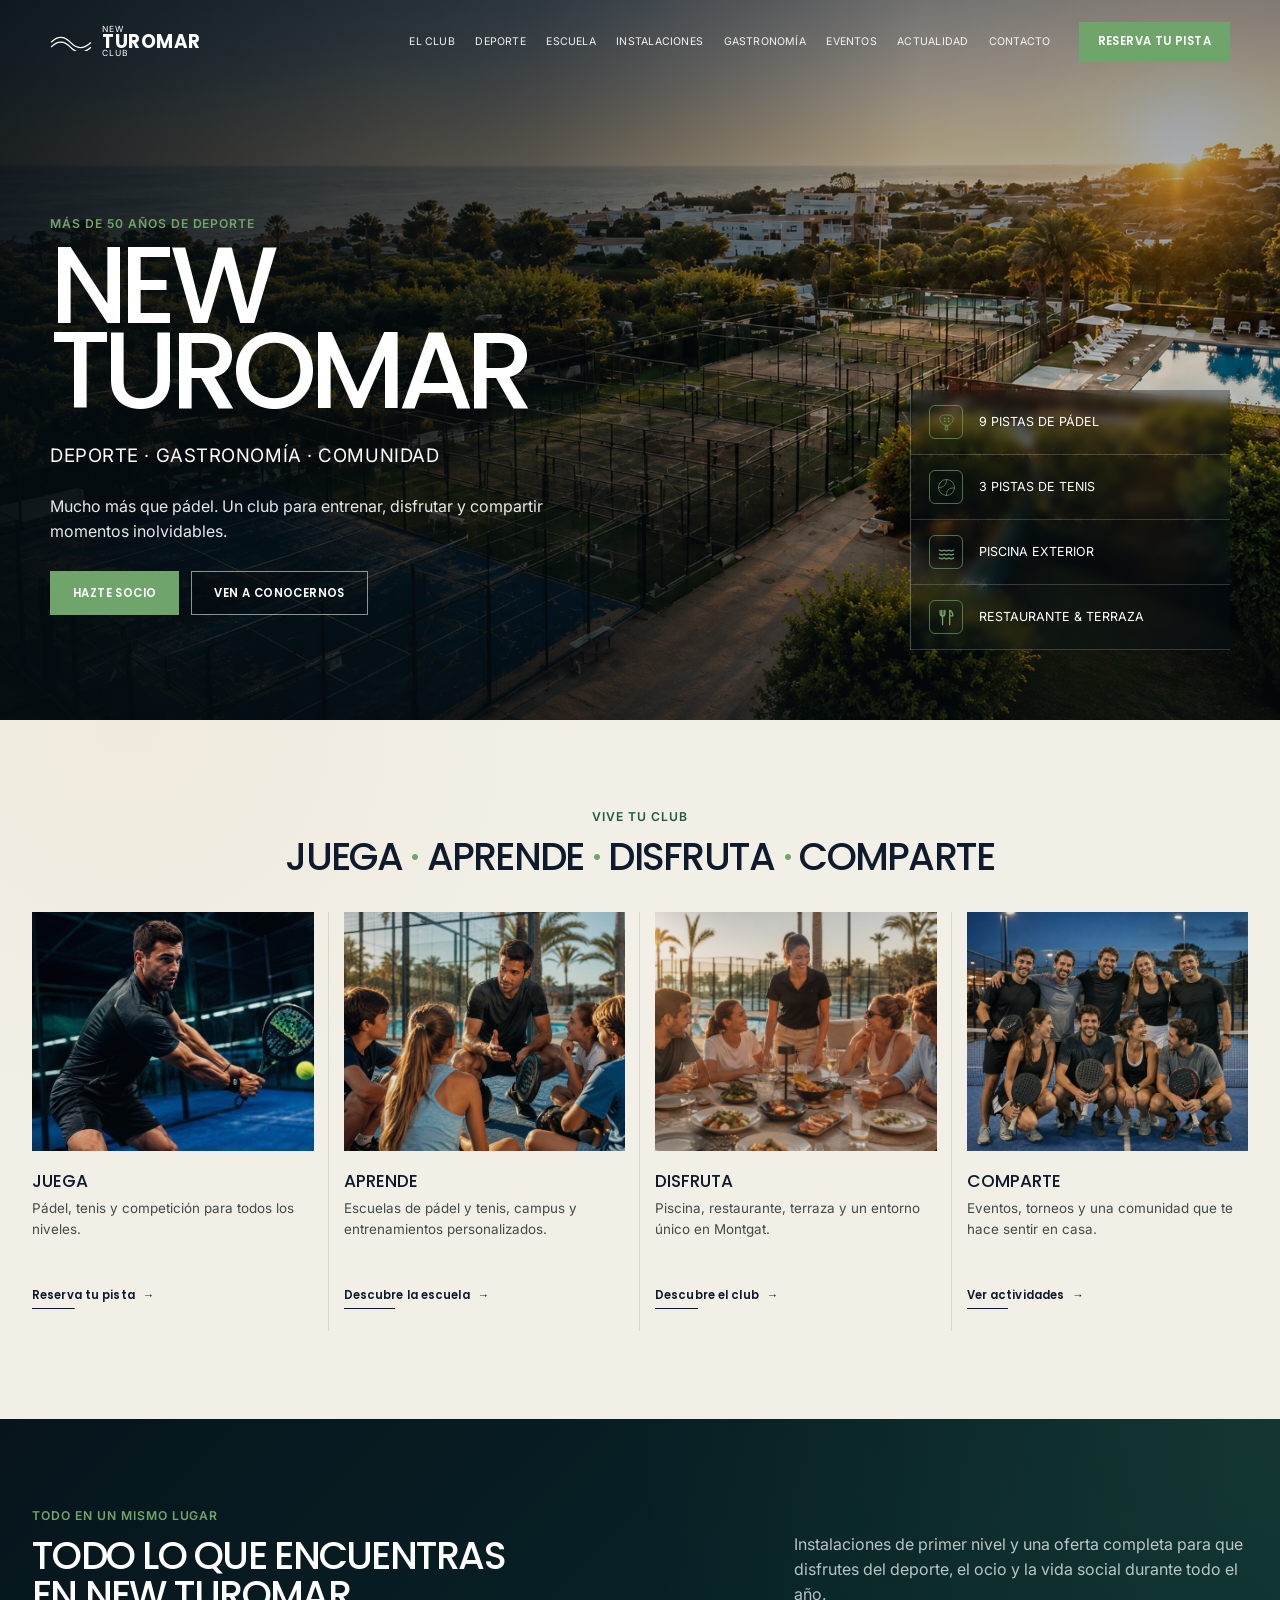
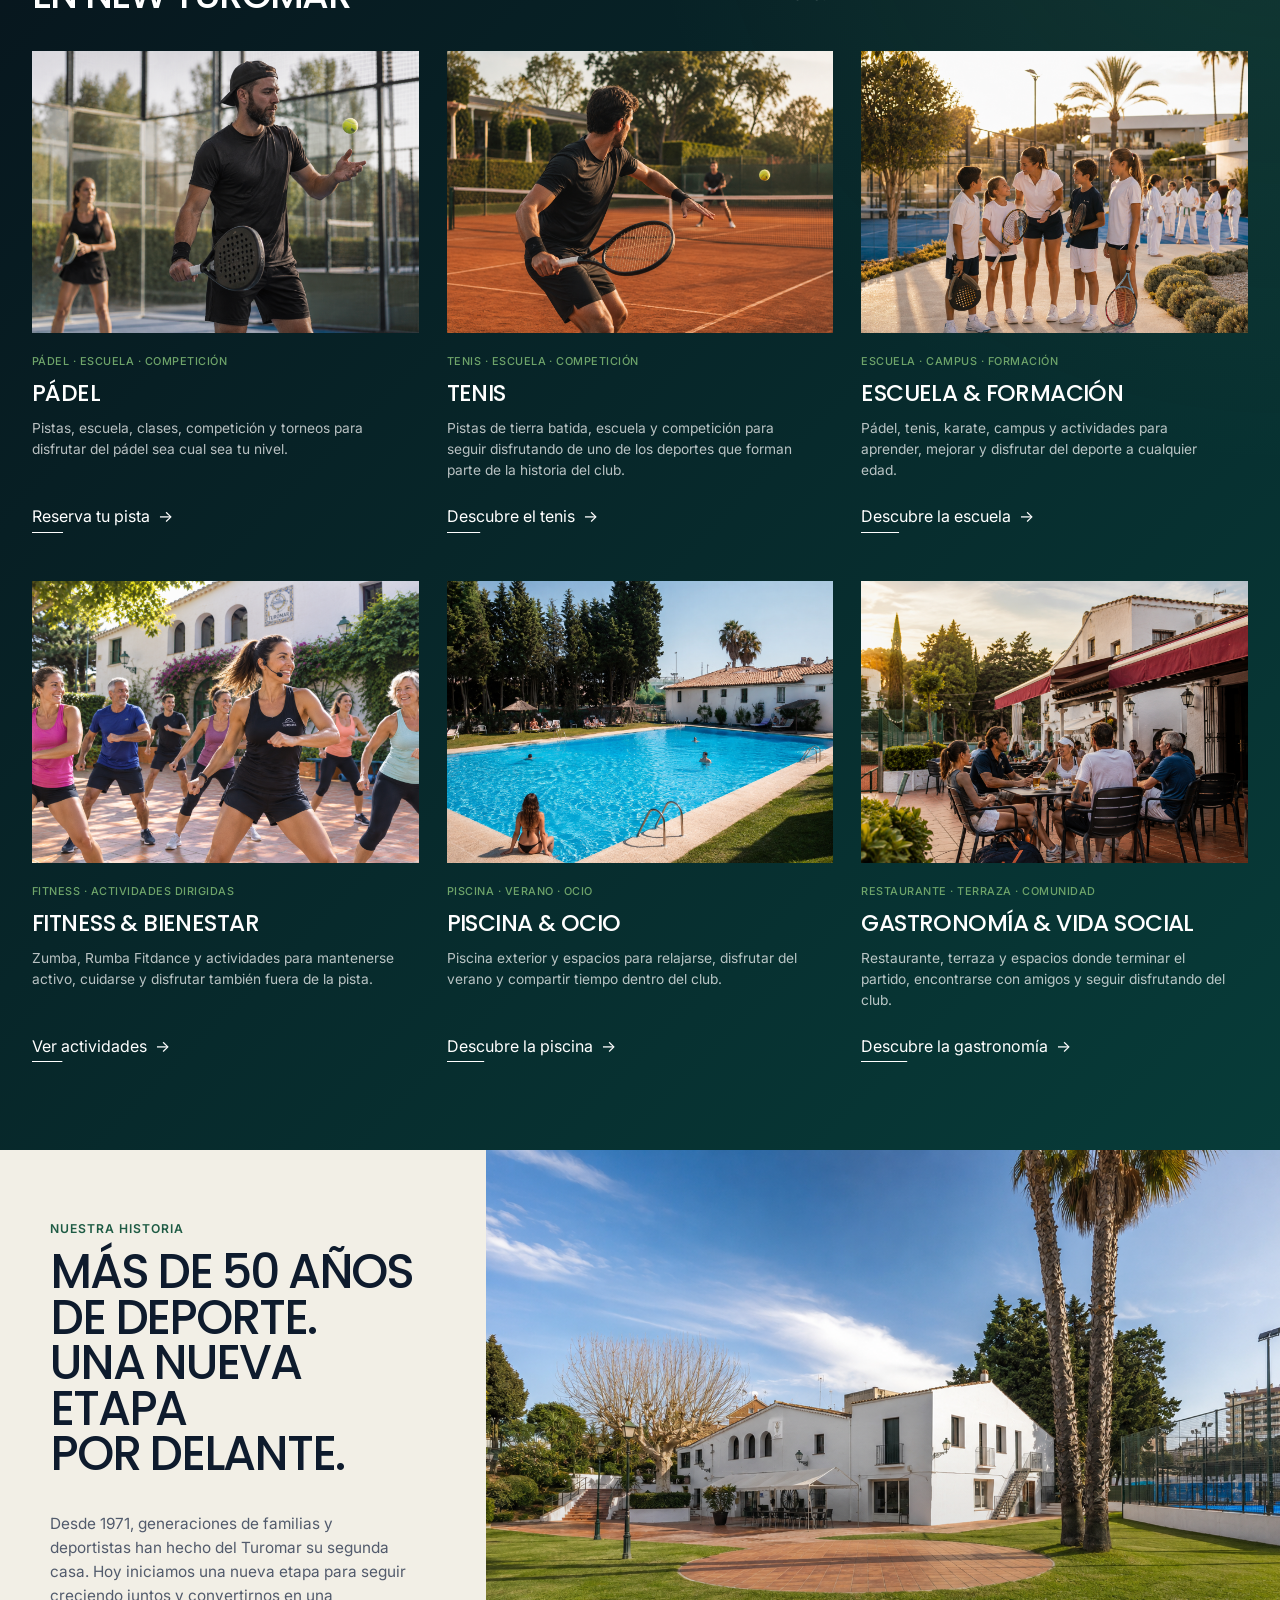
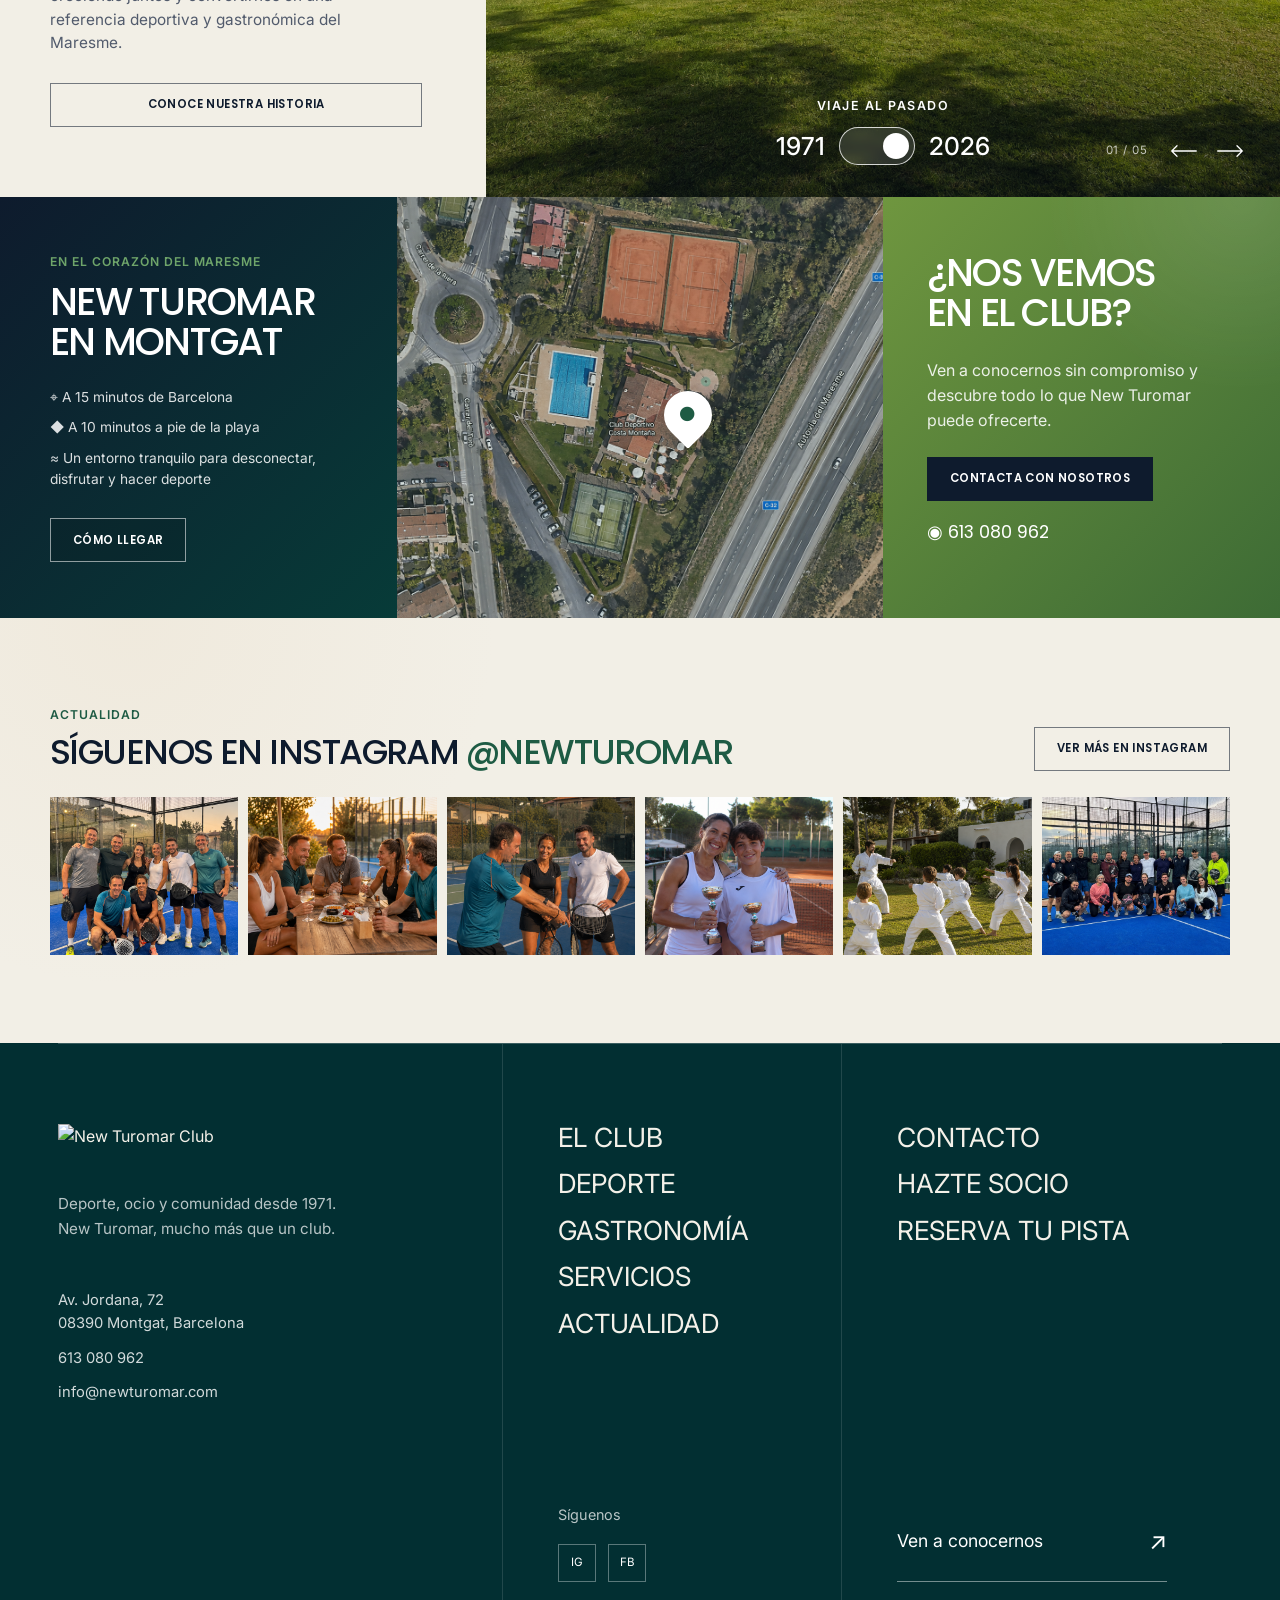
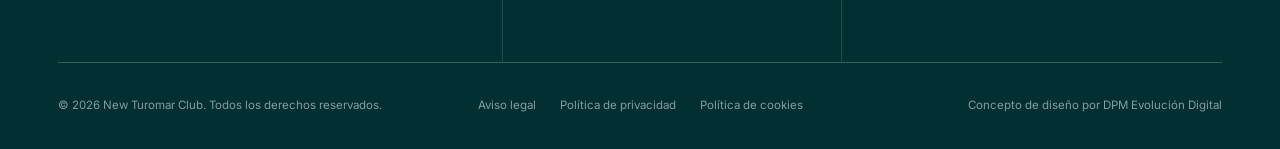
==== commit f31fff05: "Diseño Footer" ====
--- a/index.html
+++ b/index.html
@@ -677,82 +677,111 @@
        FOOTER
   ========================================================== -->
   <footer class="site-footer">
-    <div class="container footer-grid">
-
+
+    <div class="footer-main">
+
+      <!-- =========================
+          COLUMNA 1 · IDENTIDAD
+      ========================== -->
       <div class="footer-brand">
-        <a class="brand" href="#inicio">
-          <span class="brand-mark" aria-hidden="true">
-            <svg viewBox="0 0 80 36">
-              <path d="M2 18C14 5 27 5 39 18C51 31 64 31 78 18" />
-              <path d="M2 27C14 14 27 14 39 27C51 40 64 40 78 27" />
-            </svg>
-          </span>
-          <span class="brand-copy">
-            <small>NEW</small>
-            <strong>TUROMAR</strong>
-            <small>CLUB</small>
-          </span>
+
+        <a href="#inicio" class="footer-logo">
+          <!-- Mantén aquí el logo que ya utilizas -->
+          <img src="img/logo-new-turomar-white.png" alt="New Turomar Club">
         </a>
 
-        <p>Deporte, ocio y comunidad desde 1971. New Turomar, mucho más que un club.</p>
-
-        <div class="socials">
-          <a href="https://www.instagram.com/newturomar/" target="_blank" rel="noopener">IG</a>
-          <a href="#" aria-label="Facebook">FB</a>
-        </div>
-      </div>
-
-      <div>
-        <h3>El club</h3>
-        <a href="#club">Quiénes somos</a>
-        <a href="#historia">Historia</a>
-        <a href="#instalaciones">Instalaciones</a>
-        <a href="#contacto">Hazte socio</a>
-      </div>
-
-      <div>
-        <h3>Deporte</h3>
-        <a href="#deporte">Pádel</a>
-        <a href="#deporte">Tenis</a>
-        <a href="#escuela">Escuela</a>
-        <a href="#escuela">Campus</a>
-      </div>
-
-      <div>
-        <h3>Gastronomía</h3>
-        <a href="#gastronomia">Restaurante</a>
-        <a href="#gastronomia">Terraza</a>
-        <a href="#eventos">Eventos privados</a>
-      </div>
-
-      <div>
-        <h3>Servicios</h3>
-        <a href="#instalaciones">Gimnasio</a>
-        <a href="#instalaciones">Piscina</a>
-        <a href="#contacto">Parking</a>
-      </div>
-
-      <div>
-        <h3>Contacto</h3>
-        <p>Av. Jordana, 72<br>08390 Montgat, Barcelona</p>
-        <a href="tel:+34613080962">613 080 962</a>
-        <a href="#">info@newturomar.com</a>
+        <p class="footer-description">
+          Deporte, ocio y comunidad desde 1971.<br>
+          New Turomar, mucho más que un club.
+        </p>
+
+        <div class="footer-contact-data">
+          <p>Av. Jordana, 72<br>08390 Montgat, Barcelona</p>
+
+          <a href="tel:+34613080962">
+            613 080 962
+          </a>
+
+          <a href="mailto:info@newturomar.com">
+            info@newturomar.com
+          </a>
+        </div>
+
+      </div>
+
+
+      <!-- =========================
+          COLUMNA 2 · NAVEGACIÓN
+      ========================== -->
+      <div class="footer-navigation">
+
+        <nav class="footer-menu" aria-label="Navegación del pie de página">
+
+          <a href="#club">EL CLUB</a>
+          <a href="#deporte">DEPORTE</a>
+          <a href="#gastronomia">GASTRONOMÍA</a>
+          <a href="#servicios">SERVICIOS</a>
+          <a href="#actualidad">ACTUALIDAD</a>
+
+        </nav>
+
+        <div class="footer-social">
+
+          <span>Síguenos</span>
+
+          <div class="footer-social-links">
+            <a href="#" aria-label="Instagram">IG</a>
+            <a href="#" aria-label="Facebook">FB</a>
+          </div>
+
+        </div>
+
+      </div>
+
+
+      <!-- =========================
+          COLUMNA 3 · ACCIONES
+      ========================== -->
+      <div class="footer-actions">
+
+        <nav class="footer-actions-menu">
+          <a href="#contacto">CONTACTO</a>
+          <a href="#">HAZTE SOCIO</a>
+          <a href="#">RESERVA TU PISTA</a>
+        </nav>
+
+        <a href="#contacto" class="footer-big-link">
+          <span>Ven a conocernos</span>
+          <span aria-hidden="true">↗</span>
+        </a>
+
       </div>
 
     </div>
 
-    <div class="container footer-bottom">
-      <span>© 2026 New Turomar Club. Todos los derechos reservados.</span>
-
-      <div>
+
+    <!-- =========================
+        PIE LEGAL
+    ========================== -->
+    <div class="footer-bottom">
+
+      <p>
+        © 2026 New Turomar Club. Todos los derechos reservados.
+      </p>
+
+      <div class="footer-legal">
         <a href="#">Aviso legal</a>
         <a href="#">Política de privacidad</a>
         <a href="#">Política de cookies</a>
       </div>
 
-      <span>Concepto de diseño por DPM Evolución Digital</span>
+      <p>
+        Concepto de diseño por DPM Evolución Digital
+      </p>
+
     </div>
-  </footer>
+
+</footer>
 
 <script src="js/history.js"></script>
 
--- a/css/styles.css
+++ b/css/styles.css
@@ -1214,83 +1214,298 @@
 }
 
 
+
 /* =========================================================
    FOOTER
-   ========================================================= */
+========================================================= */
 
 .site-footer {
-  padding: 58px 0 18px;
-  background: linear-gradient(135deg, var(--navy-deep), #062f31);
-  color: rgba(255,255,255,.82);
-}
-
-.footer-grid {
+  background: #022f32;
+  color: #f4f1e9;
+  padding: 0 4.5%;
+}
+
+
+/* =========================================================
+   ESTRUCTURA PRINCIPAL
+========================================================= */
+
+.footer-main {
+  min-height: 620px;
+
   display: grid;
-  grid-template-columns: 1.55fr repeat(5, 1fr);
-  gap: 36px;
-  padding-bottom: 42px;
-}
-
-.footer-brand .brand {
-  color: var(--white);
-  margin-bottom: 22px;
-}
-
-.footer-brand p {
-  max-width: 270px;
-  font-size: .76rem;
-  color: rgba(255,255,255,.68);
-}
-
-.footer-grid h3 {
-  color: var(--white);
-  margin-bottom: 15px;
-  font-size: .78rem;
-  text-transform: uppercase;
-}
-
-.footer-grid > div:not(.footer-brand) {
+  grid-template-columns:
+    minmax(280px, 1.05fr)
+    minmax(250px, .8fr)
+    minmax(300px, .9fr);
+
+  border-top: 1px solid rgba(255,255,255,.22);
+  border-bottom: 1px solid rgba(255,255,255,.22);
+}
+
+
+/* =========================================================
+   COLUMNAS
+========================================================= */
+
+.footer-brand,
+.footer-navigation,
+.footer-actions {
+  padding: 80px 55px;
+}
+
+.footer-brand {
+  padding-left: 0;
+}
+
+.footer-navigation,
+.footer-actions {
+  border-left: 1px solid rgba(255,255,255,.12);
+}
+
+
+/* =========================================================
+   LOGO / IDENTIDAD
+========================================================= */
+
+.footer-logo {
+  display: inline-block;
+  margin-bottom: 42px;
+}
+
+.footer-logo img {
+  width: 165px;
+  height: auto;
+  display: block;
+}
+
+.footer-description {
+  max-width: 310px;
+
+  margin: 0 0 48px;
+
+  color: rgba(255,255,255,.72);
+
+  font-size: .95rem;
+  line-height: 1.65;
+}
+
+
+/* =========================================================
+   DATOS DE CONTACTO
+========================================================= */
+
+.footer-contact-data {
   display: flex;
   flex-direction: column;
-  gap: 7px;
-}
-
-.footer-grid a,
-.footer-grid p {
+  gap: 12px;
+}
+
+.footer-contact-data p,
+.footer-contact-data a {
+  margin: 0;
+
+  color: rgba(255,255,255,.82);
+
+  font-size: .92rem;
+  line-height: 1.55;
+
+  text-decoration: none;
+}
+
+.footer-contact-data a {
+  width: fit-content;
+}
+
+.footer-contact-data a:hover {
+  color: #fff;
+}
+
+
+/* =========================================================
+   MENÚ PRINCIPAL
+========================================================= */
+
+.footer-navigation {
+  display: flex;
+  flex-direction: column;
+  justify-content: space-between;
+}
+
+.footer-menu {
+  display: flex;
+  flex-direction: column;
+  align-items: flex-start;
+
+  gap: 20px;
+}
+
+.footer-menu a,
+.footer-actions-menu a {
+  color: #f4f1e9;
+
+  font-size: clamp(1.65rem, 2vw, 2.4rem);
+  font-weight: 400;
+  line-height: 1;
+
+  text-decoration: none;
+
+  transition:
+    color 250ms ease,
+    transform 250ms ease;
+}
+
+.footer-menu a:hover,
+.footer-actions-menu a:hover {
+  color: #79aa56;
+  transform: translateX(6px);
+}
+
+
+/* =========================================================
+   REDES SOCIALES
+========================================================= */
+
+.footer-social {
+  margin-top: 70px;
+}
+
+.footer-social > span {
+  display: block;
+
+  margin-bottom: 18px;
+
+  color: rgba(255,255,255,.72);
+  font-size: .9rem;
+}
+
+.footer-social-links {
+  display: flex;
+  gap: 12px;
+}
+
+.footer-social-links a {
+  width: 38px;
+  height: 38px;
+
+  display: flex;
+  align-items: center;
+  justify-content: center;
+
+  border: 1px solid rgba(255,255,255,.35);
+
+  color: #fff;
+
   font-size: .72rem;
-}
-
-.footer-grid a:hover {
-  color: var(--green-soft);
-}
-
-.socials {
+  text-decoration: none;
+
+  transition:
+    background-color 250ms ease,
+    color 250ms ease;
+}
+
+.footer-social-links a:hover {
+  background: #fff;
+  color: #022f32;
+}
+
+
+/* =========================================================
+   COLUMNA DERECHA
+========================================================= */
+
+.footer-actions {
   display: flex;
-  gap: 8px;
-}
-
-.socials a {
-  width: 30px;
-  height: 30px;
+  flex-direction: column;
+  justify-content: space-between;
+}
+
+.footer-actions-menu {
+  display: flex;
+  flex-direction: column;
+  align-items: flex-start;
+
+  gap: 20px;
+}
+
+
+/* =========================================================
+   GRAN CTA INFERIOR
+========================================================= */
+
+.footer-big-link {
+  padding: 22px 0;
+
+  display: flex;
+  align-items: center;
+  justify-content: space-between;
+
+  border-bottom: 1px solid rgba(255,255,255,.45);
+
+  color: #fff;
+
+  font-size: 1.1rem;
+  text-decoration: none;
+
+  transition:
+    border-color 250ms ease,
+    color 250ms ease;
+}
+
+.footer-big-link span:last-child {
+  font-size: 1.5rem;
+
+  transition: transform 250ms ease;
+}
+
+.footer-big-link:hover {
+  color: #79aa56;
+  border-color: #79aa56;
+}
+
+.footer-big-link:hover span:last-child {
+  transform: translate(5px, -5px);
+}
+
+
+/* =========================================================
+   FOOTER INFERIOR
+========================================================= */
+
+.footer-bottom {
+  min-height: 86px;
+
   display: grid;
-  place-items: center;
-  border: 1px solid rgba(255,255,255,.28);
-  font-size: .62rem;
-}
-
-.footer-bottom {
+  grid-template-columns: 1fr auto 1fr;
+  align-items: center;
+  gap: 30px;
+
+  color: rgba(255,255,255,.52);
+
+  font-size: .72rem;
+}
+
+.footer-bottom p {
+  margin: 0;
+}
+
+.footer-bottom p:last-child {
+  text-align: right;
+}
+
+.footer-legal {
   display: flex;
-  justify-content: space-between;
-  gap: 20px;
-  padding-top: 16px;
-  border-top: 1px solid rgba(255,255,255,.18);
-  color: rgba(255,255,255,.48);
-  font-size: .62rem;
-}
-
-.footer-bottom div {
-  display: flex;
-  gap: 20px;
+  align-items: center;
+  gap: 24px;
+}
+
+.footer-legal a {
+  color: inherit;
+  text-decoration: none;
+}
+
+.footer-legal a:hover {
+  color: #fff;
 }
 
 
@@ -1393,6 +1608,10 @@
    RESPONSIVE
    ========================================================= */
 
+/*  =========================================================
+    1120px
+    ========================================================= */
+
 @media (max-width: 1120px) {
 
   :root {
@@ -1426,14 +1645,6 @@
 
   .card-grid-4 {
     grid-template-columns: repeat(2, 1fr);
-  }
-
-  .footer-grid {
-    grid-template-columns: 1.5fr repeat(3, 1fr);
-  }
-
-  .footer-grid > div:nth-child(n+5) {
-    margin-top: 12px;
   }
 
   .instagram-grid {
@@ -1478,6 +1689,9 @@
 
 }
 
+/*  =========================================================
+    900px
+    ========================================================= */
 
 @media (max-width: 900px) {
 
@@ -1636,8 +1850,96 @@
     grid-column: 1 / -1;
     padding: 48px 28px;
   }
-}
-
+
+  /* =========================================================
+   FOOTER
+   ========================================================= */
+
+.footer-main {
+  display: block;
+  min-height: auto;
+}
+
+.footer-brand,
+.footer-navigation,
+.footer-actions {
+  padding: 52px 28px;
+
+  border-left: 0;
+  border-bottom: 1px solid rgba(255,255,255,.12);
+}
+
+.footer-brand {
+  grid-column: auto;
+}
+
+.footer-navigation {
+  display: flex;
+  flex-direction: column;
+  gap: 60px;
+}
+
+.footer-actions {
+  display: flex;
+  flex-direction: column;
+  gap: 70px;
+}
+
+/* Menús grandes estilo XNRGY */
+
+.footer-menu,
+.footer-actions-menu {
+  gap: 18px;
+}
+
+.footer-menu a,
+.footer-actions-menu a {
+  font-size: clamp(1.7rem, 4.5vw, 2.15rem);
+}
+
+/* Redes sociales */
+
+.footer-social {
+  margin-top: 0;
+}
+
+/* CTA inferior */
+
+.footer-big-link {
+  padding: 22px 0;
+
+  font-size: 1rem;
+}
+
+/* Pie legal */
+
+.footer-bottom {
+  display: flex;
+  flex-direction: column;
+  align-items: flex-start;
+
+  gap: 18px;
+
+  padding: 30px 0;
+
+  line-height: 1.6;
+}
+
+.footer-bottom p:last-child {
+  text-align: left;
+}
+
+.footer-legal {
+  flex-wrap: wrap;
+  gap: 10px 22px;
+}
+
+}
+
+
+/*  =========================================================
+    680px
+    ========================================================= */
 
 @media (max-width: 680px) {
 
@@ -1752,21 +2054,102 @@
     grid-template-columns: repeat(2, 1fr);
   }
 
-  .footer-grid {
-    grid-template-columns: 1fr 1fr;
-  }
-
-  .footer-brand {
-    grid-column: 1 / -1;
-  }
+
+  /* =========================================================
+   FOOTER — MÓVIL
+   ========================================================= */
+
+  .site-footer {
+    padding: 0 22px;
+  }
+
+  .footer-brand,
+  .footer-navigation,
+  .footer-actions {
+    padding: 44px 0;
+  }
+
+  .footer-logo {
+    margin-bottom: 32px;
+  }
+
+  .footer-logo img {
+    width: 150px;
+  }
+
+  .footer-description {
+    max-width: 290px;
+    margin-bottom: 36px;
+
+    font-size: .88rem;
+    line-height: 1.6;
+  }
+
+  .footer-contact-data p,
+  .footer-contact-data a {
+    font-size: .86rem;
+  }
+
+
+  /* Navegación grande */
+
+  .footer-menu,
+  .footer-actions-menu {
+    gap: 16px;
+  }
+
+  .footer-menu a,
+  .footer-actions-menu a {
+    font-size: clamp(1.65rem, 8vw, 2rem);
+  }
+
+
+  /* Redes */
+
+  .footer-navigation {
+    gap: 48px;
+  }
+
+  .footer-social > span {
+    margin-bottom: 14px;
+  }
+
+  .footer-social-links a {
+    width: 36px;
+    height: 36px;
+  }
+
+
+  /* Columna de acciones */
+
+  .footer-actions {
+    gap: 55px;
+  }
+
+  .footer-big-link {
+    padding: 18px 0;
+
+    font-size: .95rem;
+  }
+
+
+  /* Pie legal */
 
   .footer-bottom {
+    gap: 16px;
+
+    padding: 26px 0;
+
+    font-size: .68rem;
+  }
+
+  .footer-legal {
     flex-direction: column;
-  }
-
-  .footer-bottom div {
-    flex-wrap: wrap;
-  }
+    align-items: flex-start;
+
+    gap: 7px;
+  }
+
 
   /* VIVE TU CLUB — una columna */
 
@@ -1794,64 +2177,65 @@
     background: rgba(14, 27, 45, 0.10);
   }
 
-}
-
-/* HISTORIA — controles móvil */
-
-.history-time-control {
-  left: 50%;
-  bottom: 64px;
-  width: max-content;
-}
-
-.history-time-title {
-  margin-bottom: 8px;
-  font-size: .66rem;
-}
-
-.history-time-switch {
-  gap: 10px;
-}
-
-.history-time-year {
-  font-size: 1.15rem;
-}
-
-.history-toggle {
-  width: 64px;
-  height: 32px;
-}
-
-.history-toggle span {
-  width: 22px;
-  height: 22px;
-}
-
-.history-visual.is-past .history-toggle span {
-  right: 35px;
-}
-
-
-/* Contador + flechas */
-
-.history-carousel-nav {
-  left: 18px;
-  right: 18px;
-  bottom: 18px;
-
-  justify-content: flex-end;
-
-  gap: 12px;
-}
-
-.history-counter {
-  margin-right: auto;
-}
-
-.history-arrow {
-  font-size: 1.75rem;
-}
-
+
+
+  /* HISTORIA — controles móvil */
+
+  .history-time-control {
+    left: 50%;
+    bottom: 64px;
+    width: max-content;
+  }
+
+  .history-time-title {
+    margin-bottom: 8px;
+    font-size: .66rem;
+  }
+
+  .history-time-switch {
+    gap: 10px;
+  }
+
+  .history-time-year {
+    font-size: 1.15rem;
+  }
+
+  .history-toggle {
+    width: 64px;
+    height: 32px;
+  }
+
+  .history-toggle span {
+    width: 22px;
+    height: 22px;
+  }
+
+  .history-visual.is-past .history-toggle span {
+    right: 35px;
+  }
+
+
+  /* Contador + flechas */
+
+  .history-carousel-nav {
+    left: 18px;
+    right: 18px;
+    bottom: 18px;
+
+    justify-content: flex-end;
+
+    gap: 12px;
+  }
+
+  .history-counter {
+    margin-right: auto;
+  }
+
+}
+
+/*  =========================================================
+    430px
+    ========================================================= */
 
 @media (max-width: 430px) {
 
@@ -1913,13 +2297,106 @@
     grid-template-columns: 1fr 1fr;
   }
 
-  .footer-grid {
-    grid-template-columns: 1fr;
-  }
-
-  .footer-brand {
-    grid-column: auto;
-  }
+  /* =========================================================
+   FOOTER — MÓVIL PEQUEÑO
+   ========================================================= */
+
+  .site-footer {
+    padding: 0 18px;
+  }
+
+  .footer-brand,
+  .footer-navigation,
+  .footer-actions {
+    padding: 40px 0;
+  }
+
+  .footer-logo {
+    margin-bottom: 28px;
+  }
+
+  .footer-logo img {
+    width: 140px;
+  }
+
+  .footer-description {
+    max-width: 270px;
+    margin-bottom: 30px;
+
+    font-size: .84rem;
+    line-height: 1.55;
+  }
+
+  .footer-contact-data {
+    gap: 10px;
+  }
+
+  .footer-contact-data p,
+  .footer-contact-data a {
+    font-size: .82rem;
+  }
+
+
+  /* Navegación */
+
+  .footer-menu,
+  .footer-actions-menu {
+    gap: 14px;
+  }
+
+  .footer-menu a,
+  .footer-actions-menu a {
+    font-size: 1.6rem;
+  }
+
+
+  /* Redes */
+
+  .footer-navigation {
+    gap: 42px;
+  }
+
+  .footer-social-links {
+    gap: 10px;
+  }
+
+  .footer-social-links a {
+    width: 34px;
+    height: 34px;
+  }
+
+
+  /* Acciones */
+
+  .footer-actions {
+    gap: 48px;
+  }
+
+  .footer-big-link {
+    padding: 17px 0;
+
+    font-size: .9rem;
+  }
+
+  .footer-big-link span:last-child {
+    font-size: 1.3rem;
+  }
+
+
+  /* Pie legal */
+
+  .footer-bottom {
+    gap: 14px;
+
+    padding: 24px 0;
+
+    font-size: .64rem;
+  }
+
+  .footer-legal {
+    gap: 6px;
+  }
+
 }
 
 
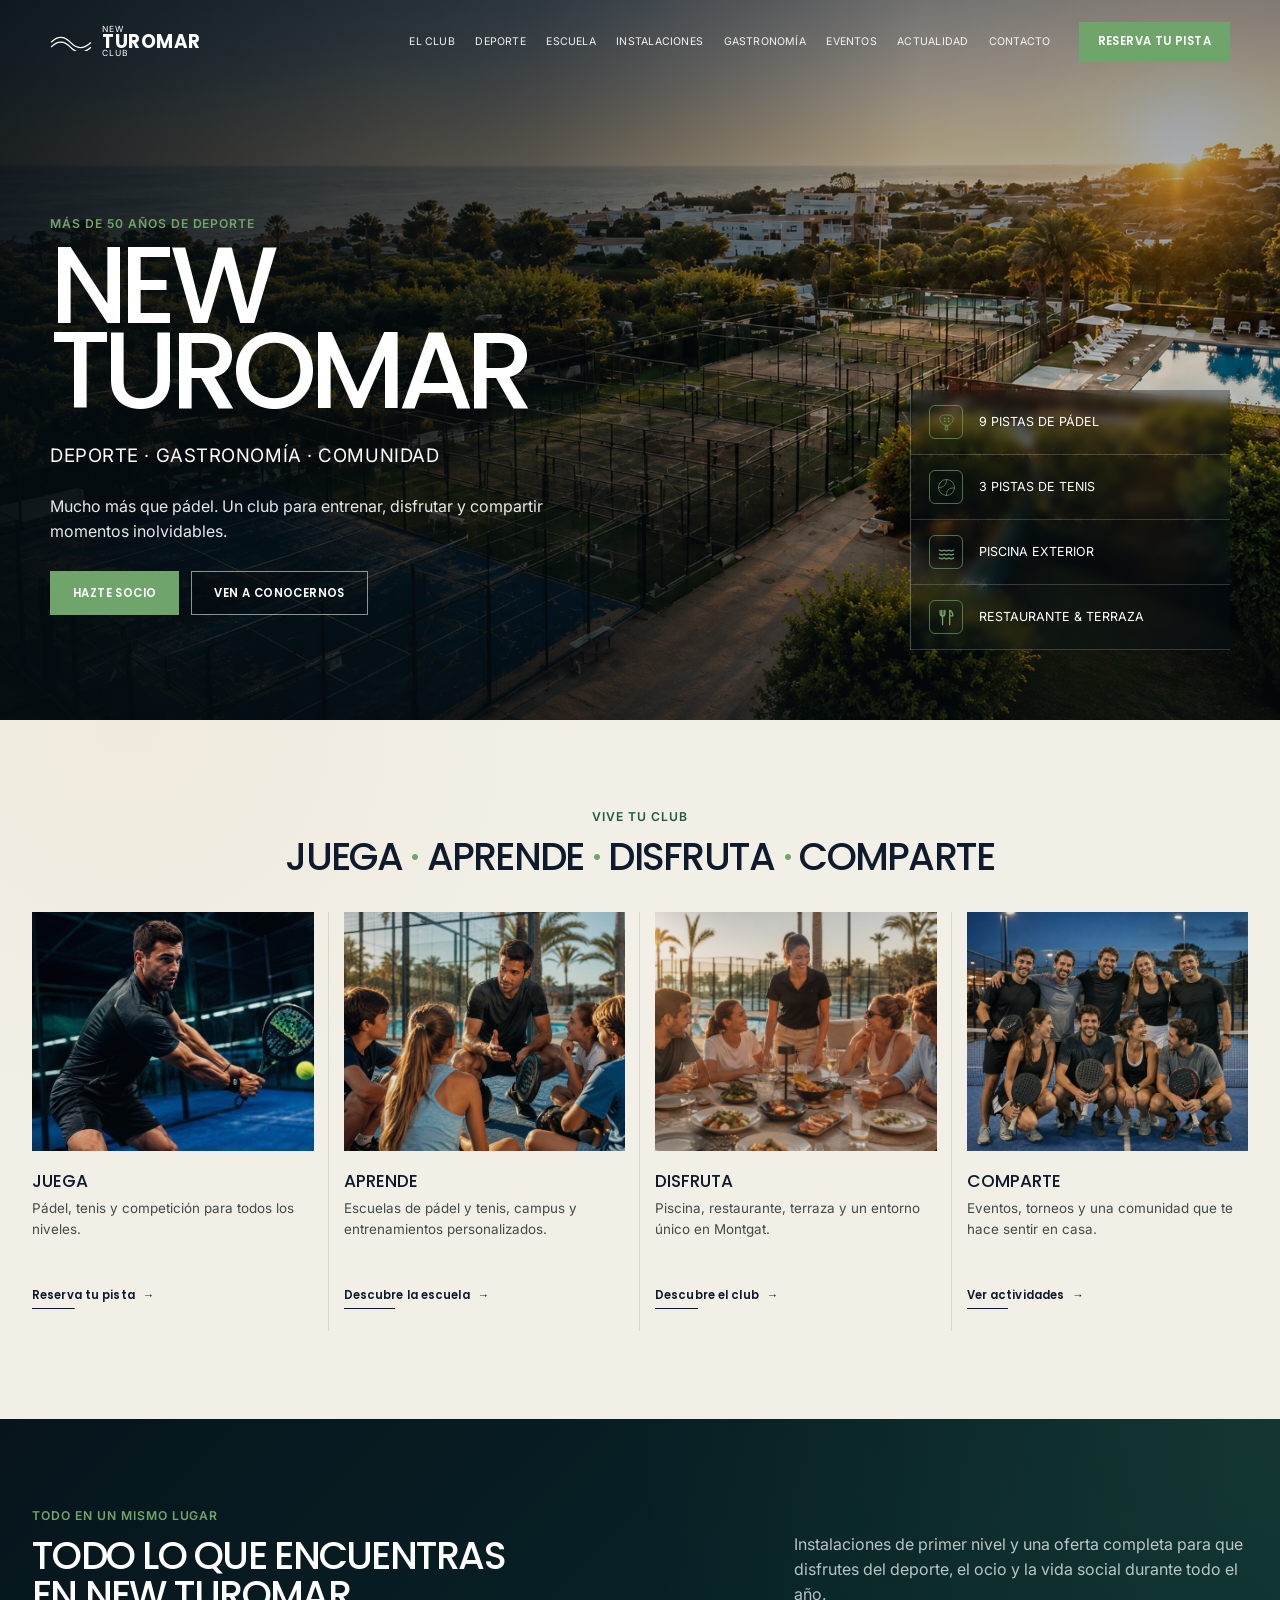
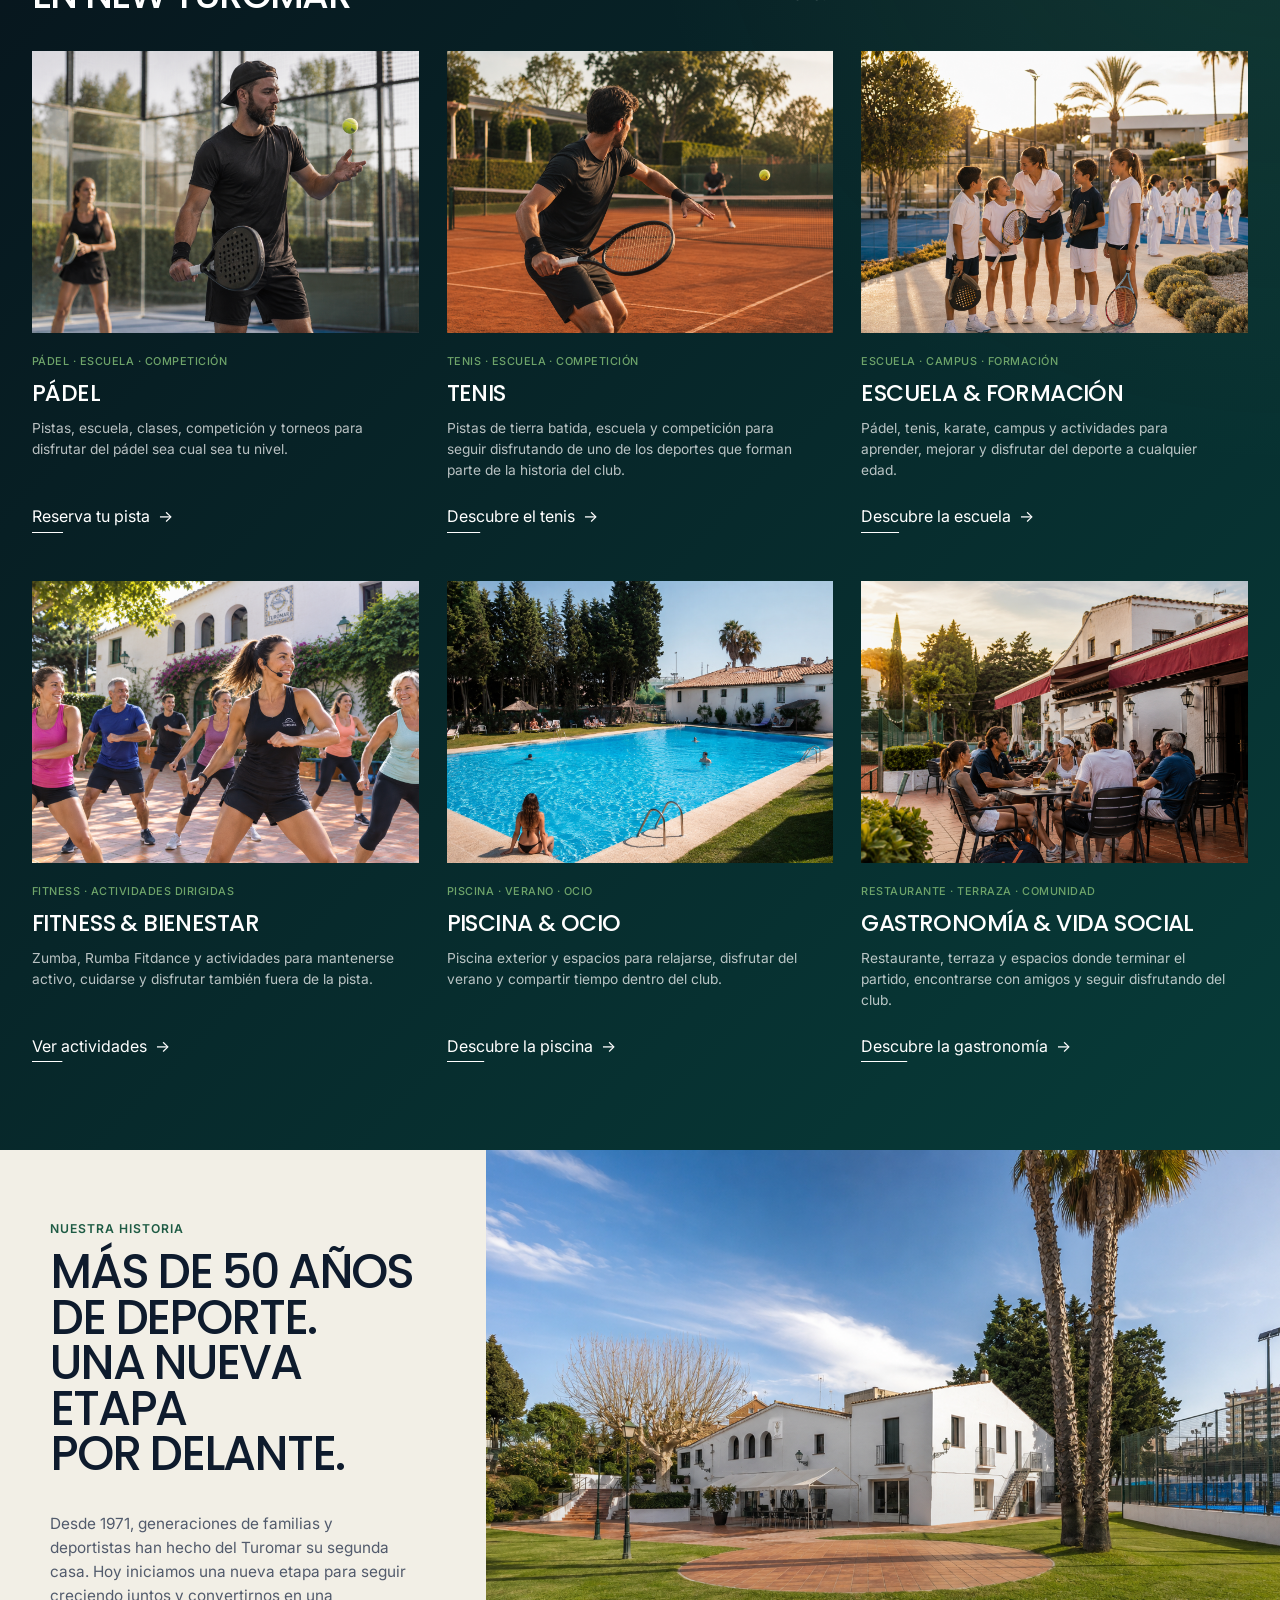
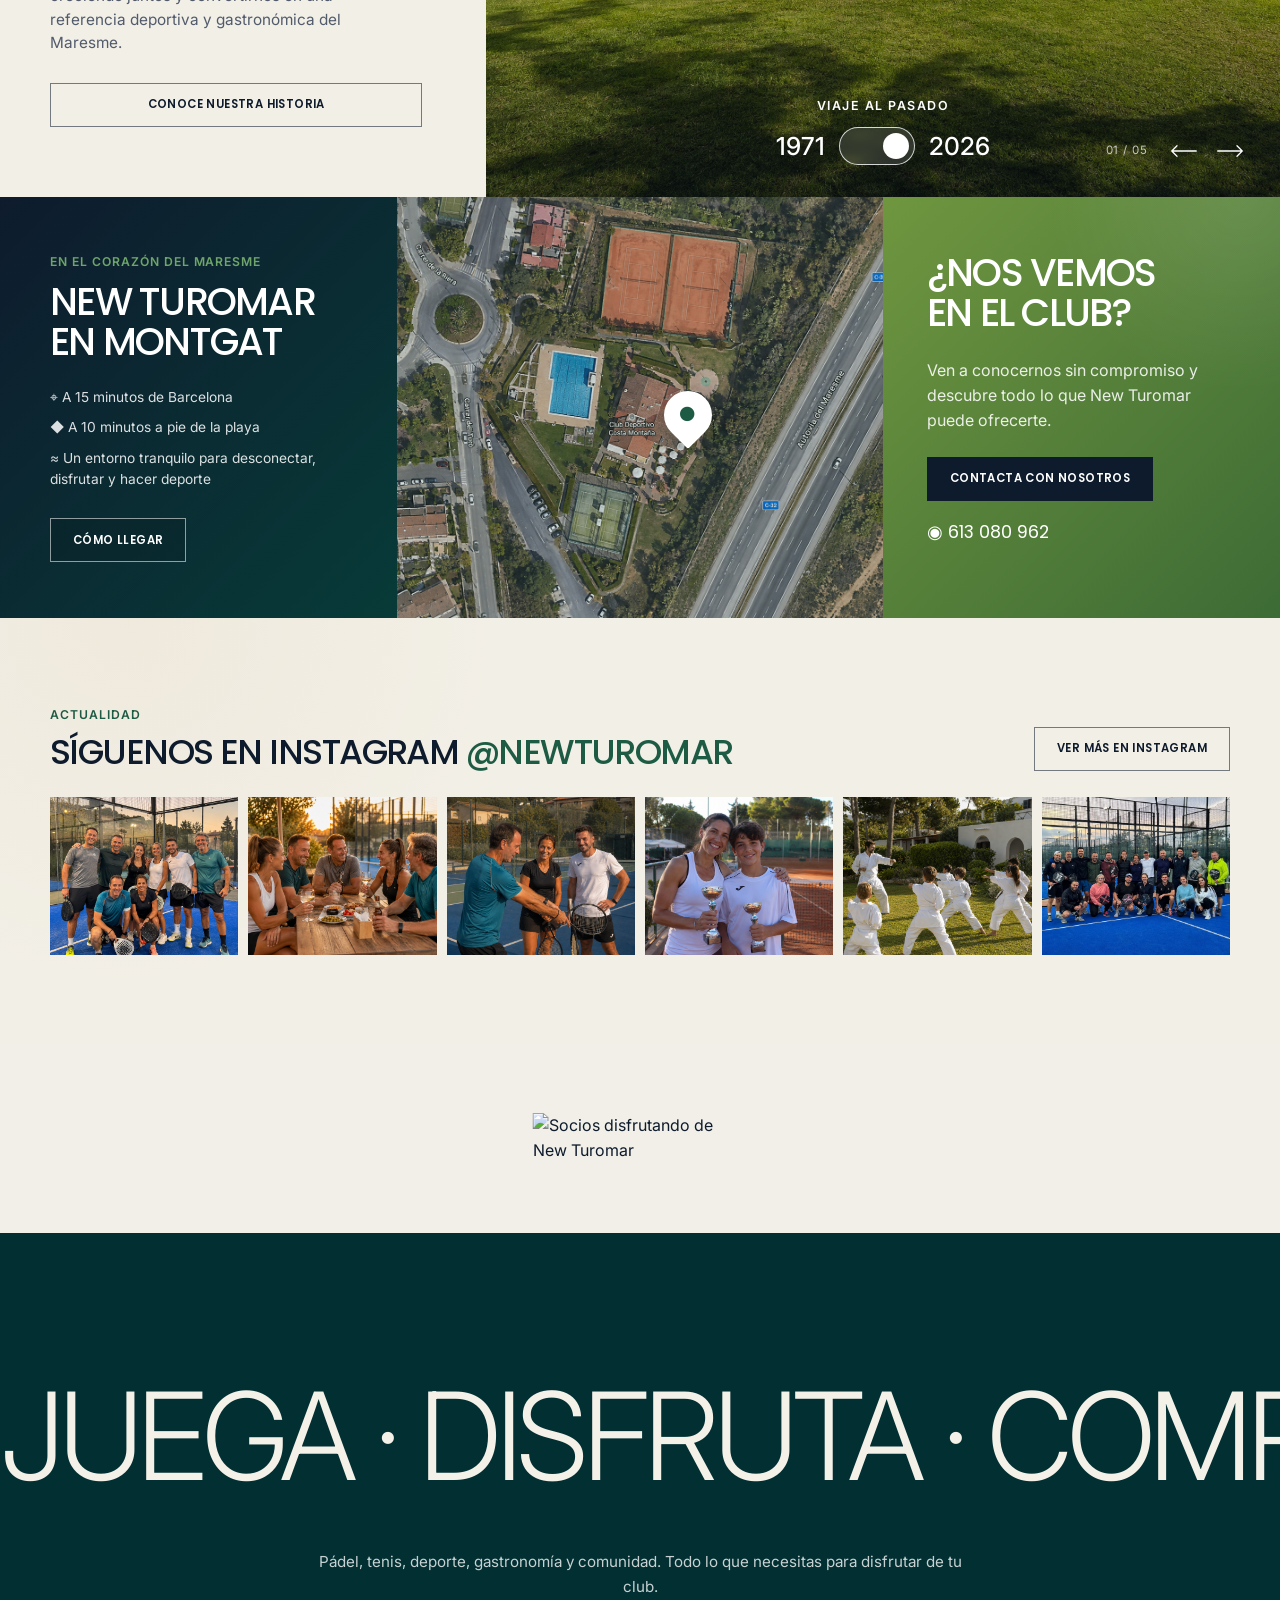
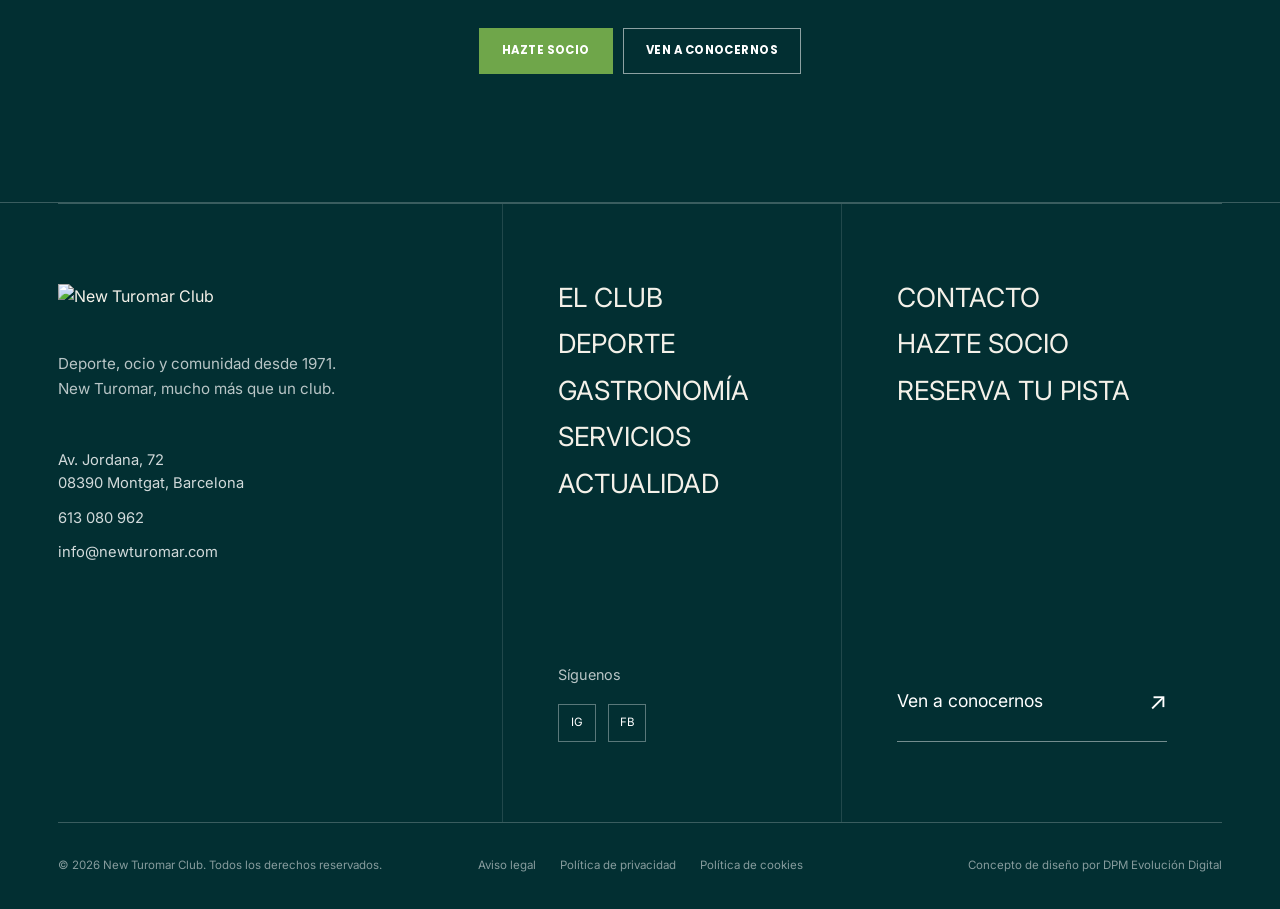
==== commit 9fb91793: "Diseño sección slider" ====
--- a/index.html
+++ b/index.html
@@ -673,6 +673,69 @@
   </main>
 
 
+  <!-- =====================================================
+     CTA FINAL — JUEGA · DISFRUTA · COMPARTE
+====================================================== -->
+
+  <section class="closing-cta">
+
+    <div class="closing-top">
+
+      <div class="closing-image">
+        <img
+          src="img/closing-club.jpg"
+          alt="Socios disfrutando de New Turomar"
+        >
+      </div>
+
+    </div>
+
+
+    <div class="closing-main">
+
+      <div class="closing-marquee" aria-hidden="true">
+
+        <div class="closing-marquee-track">
+
+          <span>
+            JUEGA · DISFRUTA · COMPARTE ·
+          </span>
+
+          <span>
+            JUEGA · DISFRUTA · COMPARTE ·
+          </span>
+
+        </div>
+
+      </div>
+
+
+      <div class="closing-content">
+
+        <p>
+          Pádel, tenis, deporte, gastronomía y comunidad.
+          Todo lo que necesitas para disfrutar de tu club.
+        </p>
+
+        <div class="closing-actions">
+
+          <a href="#" class="btn closing-primary">
+            HAZTE SOCIO
+          </a>
+
+          <a href="#contacto" class="btn closing-secondary">
+            VEN A CONOCERNOS
+          </a>
+
+        </div>
+
+      </div>
+
+    </div>
+
+  </section>
+
+
   <!-- =========================================================
        FOOTER
   ========================================================== -->
--- a/css/styles.css
+++ b/css/styles.css
@@ -1216,6 +1216,215 @@
 
 
 /* =========================================================
+   CTA FINAL
+========================================================= */
+
+.closing-cta {
+  position: relative;
+
+  overflow: hidden;
+
+  background: #022f32;
+}
+
+
+/* =========================================================
+   FRANJA SUPERIOR
+========================================================= */
+
+.closing-top {
+  position: relative;
+
+  height: 190px;
+
+  background: #f1efe7;
+}
+
+
+/* =========================================================
+   IMAGEN CENTRAL
+========================================================= */
+
+.closing-image {
+  position: absolute;
+  z-index: 4;
+
+  left: 50%;
+  top: 70px;
+
+  width: 215px;
+  height: 290px;
+
+  transform: translateX(-50%);
+
+  overflow: hidden;
+}
+
+.closing-image img {
+  width: 100%;
+  height: 100%;
+
+  display: block;
+
+  object-fit: cover;
+}
+
+
+/* =========================================================
+   PARTE OSCURA
+========================================================= */
+
+.closing-main {
+  position: relative;
+
+  min-height: 570px;
+
+  padding: 145px 0 70px;
+
+  background: #022f32;
+
+  border-bottom: 1px solid rgba(255,255,255,.22);
+}
+
+
+/* =========================================================
+   TEXTO GIGANTE
+========================================================= */
+
+.closing-marquee {
+  width: 100%;
+
+  overflow: hidden;
+
+  white-space: nowrap;
+}
+
+.closing-marquee-track {
+  width: max-content;
+
+  display: flex;
+
+  animation: closingMarquee 45s linear infinite;
+}
+
+.closing-marquee span {
+  flex-shrink: 0;
+
+  padding-right: .25em;
+
+  color: #f4f1e9;
+
+  font-size: clamp(5rem, 9.5vw, 10rem);
+  font-weight: 300;
+  line-height: .95;
+
+  letter-spacing: -.045em;
+}
+
+@keyframes closingMarquee {
+
+  from {
+    transform: translateX(0);
+  }
+
+  to {
+    transform: translateX(-50%);
+  }
+
+}
+
+
+/* =========================================================
+   CONTENIDO
+========================================================= */
+
+.closing-content {
+  position: relative;
+  z-index: 5;
+
+  width: min(calc(100% - 40px), 700px);
+
+  margin: 55px auto 0;
+
+  text-align: center;
+}
+
+.closing-content p {
+  max-width: 650px;
+
+  margin: 0 auto;
+
+  color: rgba(255,255,255,.78);
+
+  font-size: .95rem;
+  line-height: 1.7;
+}
+
+
+/* =========================================================
+   BOTONES
+========================================================= */
+
+.closing-actions {
+  margin-top: 28px;
+
+  display: flex;
+  justify-content: center;
+
+  gap: 10px;
+}
+
+.closing-primary,
+.closing-secondary {
+  min-height: 46px;
+
+  padding: 0 22px;
+
+  display: inline-flex;
+  align-items: center;
+  justify-content: center;
+
+  font-size: .72rem;
+  font-weight: 700;
+
+  letter-spacing: .04em;
+
+  text-decoration: none;
+}
+
+.closing-primary {
+  background: #6fa64a;
+  border: 1px solid #6fa64a;
+
+  color: #fff;
+}
+
+.closing-secondary {
+  background: transparent;
+
+  border: 1px solid rgba(255,255,255,.55);
+
+  color: #fff;
+}
+
+.closing-primary:hover {
+  background: #5f923f;
+}
+
+.closing-secondary:hover {
+  background: #fff;
+  color: #022f32;
+}
+
+@media (prefers-reduced-motion: reduce) {
+
+  .closing-marquee-track {
+    animation: none;
+  }
+
+}
+
+/* =========================================================
    FOOTER
 ========================================================= */
 
@@ -1612,79 +1821,79 @@
     1120px
     ========================================================= */
 
-@media (max-width: 1120px) {
-
-  :root {
-    --header-h: 74px;
-  }
-
-  .facility-grid {
-    grid-template-columns: repeat(2, minmax(0, 1fr));
-    gap: 48px 32px;
-  }
-
-  .header-inner {
-    grid-template-columns: 155px 1fr auto;
-  }
-
-  .main-nav {
-    gap: 13px;
-  }
-
-  .main-nav a {
-    font-size: .59rem;
-  }
-
-  .header-cta {
-    padding-inline: 12px;
-  }
-
-  .hero-inner {
-    grid-template-columns: 1fr 275px;
-  }
-
-  .card-grid-4 {
-    grid-template-columns: repeat(2, 1fr);
-  }
-
-  .instagram-grid {
-    grid-template-columns: repeat(3, 1fr);
-  }
-
-  /* VIVE TU CLUB — separación 2x2 */
-
-  .feature-card::after {
-    display: none;
-  }
-
-  /* Línea vertical solamente entre las dos columnas */
-  .feature-card:nth-child(odd)::after {
-    content: "";
-    display: block;
-
-    position: absolute;
-    top: 0;
-    right: -15px;
-
-    width: 1px;
-    height: 100%;
-
-    background: rgba(14, 27, 45, 0.10);
-  }
-
-  /* Línea horizontal entre la primera y segunda fila */
-  .feature-card:nth-child(-n+2)::before {
-    content: "";
-
-    position: absolute;
-    left: 0;
-    bottom: -15px;
-
-    width: 100%;
-    height: 1px;
-
-    background: rgba(14, 27, 45, 0.10);
-  }
+    @media (max-width: 1120px) {
+
+      :root {
+        --header-h: 74px;
+      }
+
+      .facility-grid {
+        grid-template-columns: repeat(2, minmax(0, 1fr));
+        gap: 48px 32px;
+      }
+
+      .header-inner {
+        grid-template-columns: 155px 1fr auto;
+      }
+
+      .main-nav {
+        gap: 13px;
+      }
+
+      .main-nav a {
+        font-size: .59rem;
+      }
+
+      .header-cta {
+        padding-inline: 12px;
+      }
+
+      .hero-inner {
+        grid-template-columns: 1fr 275px;
+      }
+
+      .card-grid-4 {
+        grid-template-columns: repeat(2, 1fr);
+      }
+
+      .instagram-grid {
+        grid-template-columns: repeat(3, 1fr);
+      }
+
+      /* VIVE TU CLUB — separación 2x2 */
+
+      .feature-card::after {
+        display: none;
+      }
+
+      /* Línea vertical solamente entre las dos columnas */
+      .feature-card:nth-child(odd)::after {
+        content: "";
+        display: block;
+
+        position: absolute;
+        top: 0;
+        right: -15px;
+
+        width: 1px;
+        height: 100%;
+
+        background: rgba(14, 27, 45, 0.10);
+      }
+
+      /* Línea horizontal entre la primera y segunda fila */
+      .feature-card:nth-child(-n+2)::before {
+        content: "";
+
+        position: absolute;
+        left: 0;
+        bottom: -15px;
+
+        width: 100%;
+        height: 1px;
+
+        background: rgba(14, 27, 45, 0.10);
+      }
 
 
 }
@@ -1693,246 +1902,271 @@
     900px
     ========================================================= */
 
-@media (max-width: 900px) {
-
-  .container {
-    width: min(calc(100% - 36px), var(--container));
-  }
-
-  .site-header {
-    position: absolute;
-  }
-
-  .header-inner {
-    grid-template-columns: 1fr auto;
-  }
-
-  .header-cta {
-    display: none;
-  }
-
-  .nav-toggle {
-    display: none;
-  }
-
-  .nav-toggle-label {
-    z-index: 110;
-    width: 42px;
-    height: 42px;
-    display: flex;
-    flex-direction: column;
-    justify-content: center;
-    gap: 6px;
-    cursor: pointer;
-  }
-
-  .nav-toggle-label span {
-    width: 27px;
-    height: 2px;
-    margin-left: auto;
-    background: var(--white);
-    transition: transform var(--transition), opacity var(--transition);
-  }
-
-  .main-nav {
-    position: fixed;
-    z-index: 105;
-    inset: 0;
-    padding: 110px 28px 40px;
-    display: flex;
-    flex-direction: column;
-    justify-content: flex-start;
-    align-items: flex-start;
-    gap: 21px;
-    background: rgba(7,20,28,.98);
-    transform: translateX(100%);
-    transition: transform 300ms ease;
-  }
-
-  .main-nav a {
-    font-size: 1.1rem;
-  }
-
-  .nav-toggle:checked ~ .main-nav {
-    transform: translateX(0);
-  }
-
-  .nav-toggle:checked + .nav-toggle-label span:nth-child(1) {
-    transform: translateY(8px) rotate(45deg);
-  }
-
-  .nav-toggle:checked + .nav-toggle-label span:nth-child(2) {
-    opacity: 0;
-  }
-
-  .nav-toggle:checked + .nav-toggle-label span:nth-child(3) {
-    transform: translateY(-8px) rotate(-45deg);
-  }
-
-  .hero,
-  .hero-inner {
-    min-height: 690px;
-  }
-
-  .hero-inner {
-    grid-template-columns: 1fr;
-    gap: 30px;
-  }
-
-  .hero-facts {
-    width: 100%;
-    max-width: 630px;
-
-    display: grid;
-    grid-template-columns: repeat(2, minmax(0, 1fr));
-
-    gap: 10px;
-
-    border-left: none;
-    background: transparent;
-  }
-
-  .fact {
-    min-height: 66px;
-
-    grid-template-columns: 34px 1fr;
-    gap: 12px;
-
-    padding: 12px 14px;
-
-    border: 1px solid rgba(255, 255, 255, 0.18);
-
-    background: rgba(7, 20, 28, 0.48);
-    backdrop-filter: blur(5px);
-
-    line-height: 1.3;
-  }
-
-  .hero-copy h1 {
-    font-size: clamp(4.1rem, 14vw, 7rem);
-  }
-
-  .split-heading {
-    grid-template-columns: 1fr;
-    gap: 10px;
-  }
-
-  .split-heading > p {
-    margin-left: 0;
-  }
-
-  .history {
-    grid-template-columns: 1fr;
-  }
-
-  .history-copy {
-    grid-column: auto;
-    padding: 56px 28px;
-  }
-
-  .history-visual {
-  min-height: 520px;
-  }
-
-  .location {
-    grid-template-columns: 1fr 1fr;
-  }
-
-  .location-info {
-    padding: 48px 28px;
-  }
-
-  .location-map {
-    min-height: 380px;
-  }
-
-  .location-cta {
-    grid-column: 1 / -1;
-    padding: 48px 28px;
-  }
-
-  /* =========================================================
-   FOOTER
-   ========================================================= */
-
-.footer-main {
-  display: block;
-  min-height: auto;
-}
-
-.footer-brand,
-.footer-navigation,
-.footer-actions {
-  padding: 52px 28px;
-
-  border-left: 0;
-  border-bottom: 1px solid rgba(255,255,255,.12);
-}
-
-.footer-brand {
-  grid-column: auto;
-}
-
-.footer-navigation {
-  display: flex;
-  flex-direction: column;
-  gap: 60px;
-}
-
-.footer-actions {
-  display: flex;
-  flex-direction: column;
-  gap: 70px;
-}
-
-/* Menús grandes estilo XNRGY */
-
-.footer-menu,
-.footer-actions-menu {
-  gap: 18px;
-}
-
-.footer-menu a,
-.footer-actions-menu a {
-  font-size: clamp(1.7rem, 4.5vw, 2.15rem);
-}
-
-/* Redes sociales */
-
-.footer-social {
-  margin-top: 0;
-}
-
-/* CTA inferior */
-
-.footer-big-link {
-  padding: 22px 0;
-
-  font-size: 1rem;
-}
-
-/* Pie legal */
-
-.footer-bottom {
-  display: flex;
-  flex-direction: column;
-  align-items: flex-start;
-
-  gap: 18px;
-
-  padding: 30px 0;
-
-  line-height: 1.6;
-}
-
-.footer-bottom p:last-child {
-  text-align: left;
-}
-
-.footer-legal {
-  flex-wrap: wrap;
-  gap: 10px 22px;
-}
+    @media (max-width: 900px) {
+
+      .container {
+        width: min(calc(100% - 36px), var(--container));
+      }
+
+      .site-header {
+        position: absolute;
+      }
+
+      .header-inner {
+        grid-template-columns: 1fr auto;
+      }
+
+      .header-cta {
+        display: none;
+      }
+
+      .nav-toggle {
+        display: none;
+      }
+
+      .nav-toggle-label {
+        z-index: 110;
+        width: 42px;
+        height: 42px;
+        display: flex;
+        flex-direction: column;
+        justify-content: center;
+        gap: 6px;
+        cursor: pointer;
+      }
+
+      .nav-toggle-label span {
+        width: 27px;
+        height: 2px;
+        margin-left: auto;
+        background: var(--white);
+        transition: transform var(--transition), opacity var(--transition);
+      }
+
+      .main-nav {
+        position: fixed;
+        z-index: 105;
+        inset: 0;
+        padding: 110px 28px 40px;
+        display: flex;
+        flex-direction: column;
+        justify-content: flex-start;
+        align-items: flex-start;
+        gap: 21px;
+        background: rgba(7,20,28,.98);
+        transform: translateX(100%);
+        transition: transform 300ms ease;
+      }
+
+      .main-nav a {
+        font-size: 1.1rem;
+      }
+
+      .nav-toggle:checked ~ .main-nav {
+        transform: translateX(0);
+      }
+
+      .nav-toggle:checked + .nav-toggle-label span:nth-child(1) {
+        transform: translateY(8px) rotate(45deg);
+      }
+
+      .nav-toggle:checked + .nav-toggle-label span:nth-child(2) {
+        opacity: 0;
+      }
+
+      .nav-toggle:checked + .nav-toggle-label span:nth-child(3) {
+        transform: translateY(-8px) rotate(-45deg);
+      }
+
+      .hero,
+      .hero-inner {
+        min-height: 690px;
+      }
+
+      .hero-inner {
+        grid-template-columns: 1fr;
+        gap: 30px;
+      }
+
+      .hero-facts {
+        width: 100%;
+        max-width: 630px;
+
+        display: grid;
+        grid-template-columns: repeat(2, minmax(0, 1fr));
+
+        gap: 10px;
+
+        border-left: none;
+        background: transparent;
+      }
+
+      .fact {
+        min-height: 66px;
+
+        grid-template-columns: 34px 1fr;
+        gap: 12px;
+
+        padding: 12px 14px;
+
+        border: 1px solid rgba(255, 255, 255, 0.18);
+
+        background: rgba(7, 20, 28, 0.48);
+        backdrop-filter: blur(5px);
+
+        line-height: 1.3;
+      }
+
+      .hero-copy h1 {
+        font-size: clamp(4.1rem, 14vw, 7rem);
+      }
+
+      .split-heading {
+        grid-template-columns: 1fr;
+        gap: 10px;
+      }
+
+      .split-heading > p {
+        margin-left: 0;
+      }
+
+      .history {
+        grid-template-columns: 1fr;
+      }
+
+      .history-copy {
+        grid-column: auto;
+        padding: 56px 28px;
+      }
+
+      .history-visual {
+      min-height: 520px;
+      }
+
+      .location {
+        grid-template-columns: 1fr 1fr;
+      }
+
+      .location-info {
+        padding: 48px 28px;
+      }
+
+      .location-map {
+        min-height: 380px;
+      }
+
+      .location-cta {
+        grid-column: 1 / -1;
+        padding: 48px 28px;
+      }
+
+      .closing-top {
+        height: 160px;
+      }
+
+      .closing-image {
+        top: 55px;
+
+        width: 190px;
+        height: 255px;
+      }
+
+      .closing-main {
+        min-height: 500px;
+
+        padding-top: 125px;
+      }
+
+      .closing-marquee span {
+        font-size: clamp(4rem, 12vw, 7rem);
+      }
+
+      .closing-content {
+        margin-top: 45px;
+      }
+
+      /* =========================================================
+      FOOTER
+      ========================================================= */
+
+    .footer-main {
+      display: block;
+      min-height: auto;
+    }
+
+    .footer-brand,
+    .footer-navigation,
+    .footer-actions {
+      padding: 52px 28px;
+
+      border-left: 0;
+      border-bottom: 1px solid rgba(255,255,255,.12);
+    }
+
+    .footer-brand {
+      grid-column: auto;
+    }
+
+    .footer-navigation {
+      display: flex;
+      flex-direction: column;
+      gap: 60px;
+    }
+
+    .footer-actions {
+      display: flex;
+      flex-direction: column;
+      gap: 70px;
+    }
+
+    /* Menús grandes */
+
+    .footer-menu,
+    .footer-actions-menu {
+      gap: 18px;
+    }
+
+    .footer-menu a,
+    .footer-actions-menu a {
+      font-size: clamp(1.7rem, 4.5vw, 2.15rem);
+    }
+
+    /* Redes sociales */
+
+    .footer-social {
+      margin-top: 0;
+    }
+
+    /* CTA inferior */
+
+    .footer-big-link {
+      padding: 22px 0;
+
+      font-size: 1rem;
+    }
+
+    /* Pie legal */
+
+    .footer-bottom {
+      display: flex;
+      flex-direction: column;
+      align-items: flex-start;
+
+      gap: 18px;
+
+      padding: 30px 0;
+
+      line-height: 1.6;
+    }
+
+    .footer-bottom p:last-child {
+      text-align: left;
+    }
+
+    .footer-legal {
+      flex-wrap: wrap;
+      gap: 10px 22px;
+    }
 
 }
 
@@ -1941,295 +2175,330 @@
     680px
     ========================================================= */
 
-@media (max-width: 680px) {
-
-  .facility-grid {
-    grid-template-columns: 1fr;
-    gap: 56px;
-  }
-
-  .facility-media {
-    aspect-ratio: 16 / 10;
-  }
-  
-  .section {
-    padding: 66px 0;
-  }
-
-  .hero {
-    min-height: 100svh;
-  }
-
-  .hero-inner {
-    min-height: 100svh;
-    padding-bottom: 28px;
-  }
-
-  .hero-copy {
-    align-self: end;
-  }
-
-  .hero-copy h1 {
-    font-size: clamp(3.7rem, 19vw, 6.1rem);
-  }
-
-  .hero-text {
-    font-size: .92rem;
-  }
-
-  .hero-actions {
-    display: grid;
-    grid-template-columns: 1fr 1fr;
-  }
-
-  .hero-facts {
-    max-width: none;
-    margin-top: 12px;
-  }
-
-  .fact {
-    font-size: 0.68rem;
-  }
-
-  .fact-icon {
-    width: 30px;
-    height: 30px;
-  }
-
-  .fact-icon svg {
-    width: 18px;
-    height: 18px;
-  }
-
-  .card-grid {
-    gap: 56px;
-  }
-
-  .card-grid-4,
-  .facility-grid {
-    grid-template-columns: 1fr;
-  }
-
-  .feature-media {
-    aspect-ratio: 1.75 / 1;
-  }
-
-  .facility-media {
-    aspect-ratio: 1.25 / 1;
-  }
-
-  .feature-card-body,
-  .facility-body {
-    min-height: 0;
-  }
-
-  .feature-card p,
-  .facility-body p {
-    min-height: 0;
-  }
-
-  .history {
-    grid-template-columns: 1fr;
-  }
-
-  .history-visual {
-  min-height: 430px;
-  }
-
-  .location {
-    grid-template-columns: 1fr;
-  }
-
-  .location-map,
-  .location-cta {
-    grid-column: auto;
-  }
-
-  .instagram-heading {
-    align-items: flex-start;
-    flex-direction: column;
-  }
-
-  .instagram-grid {
-    grid-template-columns: repeat(2, 1fr);
-  }
-
-
-  /* =========================================================
-   FOOTER — MÓVIL
-   ========================================================= */
-
-  .site-footer {
-    padding: 0 22px;
-  }
-
-  .footer-brand,
-  .footer-navigation,
-  .footer-actions {
-    padding: 44px 0;
-  }
-
-  .footer-logo {
-    margin-bottom: 32px;
-  }
-
-  .footer-logo img {
-    width: 150px;
-  }
-
-  .footer-description {
-    max-width: 290px;
-    margin-bottom: 36px;
-
-    font-size: .88rem;
-    line-height: 1.6;
-  }
-
-  .footer-contact-data p,
-  .footer-contact-data a {
-    font-size: .86rem;
-  }
-
-
-  /* Navegación grande */
-
-  .footer-menu,
-  .footer-actions-menu {
-    gap: 16px;
-  }
-
-  .footer-menu a,
-  .footer-actions-menu a {
-    font-size: clamp(1.65rem, 8vw, 2rem);
-  }
-
-
-  /* Redes */
-
-  .footer-navigation {
-    gap: 48px;
-  }
-
-  .footer-social > span {
-    margin-bottom: 14px;
-  }
-
-  .footer-social-links a {
-    width: 36px;
-    height: 36px;
-  }
-
-
-  /* Columna de acciones */
-
-  .footer-actions {
-    gap: 55px;
-  }
-
-  .footer-big-link {
-    padding: 18px 0;
-
-    font-size: .95rem;
-  }
-
-
-  /* Pie legal */
-
-  .footer-bottom {
-    gap: 16px;
-
-    padding: 26px 0;
-
-    font-size: .68rem;
-  }
-
-  .footer-legal {
-    flex-direction: column;
-    align-items: flex-start;
-
-    gap: 7px;
-  }
-
-
-  /* VIVE TU CLUB — una columna */
-
-  .feature-card::after {
-    display: none !important;
-  }
-
-  .feature-card::before {
-    display: none;
-  }
-
-  /* Línea horizontal entre cada bloque */
-  .feature-card:not(:last-child)::before {
-    content: "";
-
-    display: block;
-
-    position: absolute;
-    left: 0;
-    bottom: -28px;
-
-    width: 100%;
-    height: 1px;
-
-    background: rgba(14, 27, 45, 0.10);
-  }
-
-
-
-  /* HISTORIA — controles móvil */
-
-  .history-time-control {
-    left: 50%;
-    bottom: 64px;
-    width: max-content;
-  }
-
-  .history-time-title {
-    margin-bottom: 8px;
-    font-size: .66rem;
-  }
-
-  .history-time-switch {
-    gap: 10px;
-  }
-
-  .history-time-year {
-    font-size: 1.15rem;
-  }
-
-  .history-toggle {
-    width: 64px;
-    height: 32px;
-  }
-
-  .history-toggle span {
-    width: 22px;
-    height: 22px;
-  }
-
-  .history-visual.is-past .history-toggle span {
-    right: 35px;
-  }
-
-
-  /* Contador + flechas */
-
-  .history-carousel-nav {
-    left: 18px;
-    right: 18px;
-    bottom: 18px;
-
-    justify-content: flex-end;
-
-    gap: 12px;
-  }
-
-  .history-counter {
-    margin-right: auto;
-  }
+    @media (max-width: 680px) {
+
+      .facility-grid {
+        grid-template-columns: 1fr;
+        gap: 56px;
+      }
+
+      .facility-media {
+        aspect-ratio: 16 / 10;
+      }
+      
+      .section {
+        padding: 66px 0;
+      }
+
+      .hero {
+        min-height: 100svh;
+      }
+
+      .hero-inner {
+        min-height: 100svh;
+        padding-bottom: 28px;
+      }
+
+      .hero-copy {
+        align-self: end;
+      }
+
+      .hero-copy h1 {
+        font-size: clamp(3.7rem, 19vw, 6.1rem);
+      }
+
+      .hero-text {
+        font-size: .92rem;
+      }
+
+      .hero-actions {
+        display: grid;
+        grid-template-columns: 1fr 1fr;
+      }
+
+      .hero-facts {
+        max-width: none;
+        margin-top: 12px;
+      }
+
+      .fact {
+        font-size: 0.68rem;
+      }
+
+      .fact-icon {
+        width: 30px;
+        height: 30px;
+      }
+
+      .fact-icon svg {
+        width: 18px;
+        height: 18px;
+      }
+
+      .card-grid {
+        gap: 56px;
+      }
+
+      .card-grid-4,
+      .facility-grid {
+        grid-template-columns: 1fr;
+      }
+
+      .feature-media {
+        aspect-ratio: 1.75 / 1;
+      }
+
+      .facility-media {
+        aspect-ratio: 1.25 / 1;
+      }
+
+      .feature-card-body,
+      .facility-body {
+        min-height: 0;
+      }
+
+      .feature-card p,
+      .facility-body p {
+        min-height: 0;
+      }
+
+      .history {
+        grid-template-columns: 1fr;
+      }
+
+      .history-visual {
+      min-height: 430px;
+      }
+
+      .location {
+        grid-template-columns: 1fr;
+      }
+
+      .location-map,
+      .location-cta {
+        grid-column: auto;
+      }
+
+      .instagram-heading {
+        align-items: flex-start;
+        flex-direction: column;
+      }
+
+      .instagram-grid {
+        grid-template-columns: repeat(2, 1fr);
+      }
+
+      .closing-top {
+        height: 130px;
+      }
+
+      .closing-image {
+        top: 42px;
+
+        width: 165px;
+        height: 220px;
+      }
+
+      .closing-main {
+        min-height: 460px;
+
+        padding-top: 110px;
+        padding-bottom: 55px;
+      }
+
+      .closing-marquee span {
+        font-size: clamp(3.6rem, 16vw, 5.5rem);
+      }
+
+      .closing-content {
+        width: min(calc(100% - 36px), 600px);
+
+        margin-top: 38px;
+      }
+
+      .closing-content p {
+        font-size: .88rem;
+      }
+
+      .closing-actions {
+        flex-wrap: wrap;
+      }
+
+      /* =========================================================
+      FOOTER — MÓVIL
+      ========================================================= */
+
+      .site-footer {
+        padding: 0 22px;
+      }
+
+      .footer-brand,
+      .footer-navigation,
+      .footer-actions {
+        padding: 44px 0;
+      }
+
+      .footer-logo {
+        margin-bottom: 32px;
+      }
+
+      .footer-logo img {
+        width: 150px;
+      }
+
+      .footer-description {
+        max-width: 290px;
+        margin-bottom: 36px;
+
+        font-size: .88rem;
+        line-height: 1.6;
+      }
+
+      .footer-contact-data p,
+      .footer-contact-data a {
+        font-size: .86rem;
+      }
+
+
+      /* Navegación grande */
+
+      .footer-menu,
+      .footer-actions-menu {
+        gap: 16px;
+      }
+
+      .footer-menu a,
+      .footer-actions-menu a {
+        font-size: clamp(1.65rem, 8vw, 2rem);
+      }
+
+
+      /* Redes */
+
+      .footer-navigation {
+        gap: 48px;
+      }
+
+      .footer-social > span {
+        margin-bottom: 14px;
+      }
+
+      .footer-social-links a {
+        width: 36px;
+        height: 36px;
+      }
+
+
+      /* Columna de acciones */
+
+      .footer-actions {
+        gap: 55px;
+      }
+
+      .footer-big-link {
+        padding: 18px 0;
+
+        font-size: .95rem;
+      }
+
+
+      /* Pie legal */
+
+      .footer-bottom {
+        gap: 16px;
+
+        padding: 26px 0;
+
+        font-size: .68rem;
+      }
+
+      .footer-legal {
+        flex-direction: column;
+        align-items: flex-start;
+
+        gap: 7px;
+      }
+
+
+      /* VIVE TU CLUB — una columna */
+
+      .feature-card::after {
+        display: none !important;
+      }
+
+      .feature-card::before {
+        display: none;
+      }
+
+      /* Línea horizontal entre cada bloque */
+      .feature-card:not(:last-child)::before {
+        content: "";
+
+        display: block;
+
+        position: absolute;
+        left: 0;
+        bottom: -28px;
+
+        width: 100%;
+        height: 1px;
+
+        background: rgba(14, 27, 45, 0.10);
+      }
+
+
+
+      /* HISTORIA — controles móvil */
+
+      .history-time-control {
+        left: 50%;
+        bottom: 64px;
+        width: max-content;
+      }
+
+      .history-time-title {
+        margin-bottom: 8px;
+        font-size: .66rem;
+      }
+
+      .history-time-switch {
+        gap: 10px;
+      }
+
+      .history-time-year {
+        font-size: 1.15rem;
+      }
+
+      .history-toggle {
+        width: 64px;
+        height: 32px;
+      }
+
+      .history-toggle span {
+        width: 22px;
+        height: 22px;
+      }
+
+      .history-visual.is-past .history-toggle span {
+        right: 35px;
+      }
+
+
+      /* Contador + flechas */
+
+      .history-carousel-nav {
+        left: 18px;
+        right: 18px;
+        bottom: 18px;
+
+        justify-content: flex-end;
+
+        gap: 12px;
+      }
+
+      .history-counter {
+        margin-right: auto;
+      }
 
 }
 
@@ -2237,165 +2506,190 @@
     430px
     ========================================================= */
 
-@media (max-width: 430px) {
-
-  .container {
-    width: min(calc(100% - 28px), var(--container));
-  }
-
-  .brand-copy strong {
-    font-size: 1rem;
-  }
-
-  .hero {
-    min-height: 720px;
-  }
-
-  .hero-inner {
-    min-height: 720px;
-  }
-
-  .hero-copy h1 {
-    font-size: 18vw;
-  }
-
-  .hero-actions {
-    grid-template-columns: 1fr;
-  }
-
-   .hero-facts {
-    width: 100%;
-    grid-template-columns: repeat(2, 1fr);
-    border-left: none;
-    gap: 1px;
-  }
-
-  .fact {
-    min-height: 78px;
-    grid-template-columns: 30px 1fr;
-    gap: 10px;
-
-    padding: 12px 10px;
-
-    font-size: 0.62rem;
-    line-height: 1.35;
-
-    border: 1px solid rgba(255, 255, 255, 0.15);
-  }
-
-  .fact-icon {
-    width: 30px;
-    height: 30px;
-  }
-
-  .fact-icon svg {
-    width: 18px;
-    height: 18px;
-  }
-
-  .instagram-grid {
-    grid-template-columns: 1fr 1fr;
-  }
-
-  /* =========================================================
-   FOOTER — MÓVIL PEQUEÑO
-   ========================================================= */
-
-  .site-footer {
-    padding: 0 18px;
-  }
-
-  .footer-brand,
-  .footer-navigation,
-  .footer-actions {
-    padding: 40px 0;
-  }
-
-  .footer-logo {
-    margin-bottom: 28px;
-  }
-
-  .footer-logo img {
-    width: 140px;
-  }
-
-  .footer-description {
-    max-width: 270px;
-    margin-bottom: 30px;
-
-    font-size: .84rem;
-    line-height: 1.55;
-  }
-
-  .footer-contact-data {
-    gap: 10px;
-  }
-
-  .footer-contact-data p,
-  .footer-contact-data a {
-    font-size: .82rem;
-  }
-
-
-  /* Navegación */
-
-  .footer-menu,
-  .footer-actions-menu {
-    gap: 14px;
-  }
-
-  .footer-menu a,
-  .footer-actions-menu a {
-    font-size: 1.6rem;
-  }
-
-
-  /* Redes */
-
-  .footer-navigation {
-    gap: 42px;
-  }
-
-  .footer-social-links {
-    gap: 10px;
-  }
-
-  .footer-social-links a {
-    width: 34px;
-    height: 34px;
-  }
-
-
-  /* Acciones */
-
-  .footer-actions {
-    gap: 48px;
-  }
-
-  .footer-big-link {
-    padding: 17px 0;
-
-    font-size: .9rem;
-  }
-
-  .footer-big-link span:last-child {
-    font-size: 1.3rem;
-  }
-
-
-  /* Pie legal */
-
-  .footer-bottom {
-    gap: 14px;
-
-    padding: 24px 0;
-
-    font-size: .64rem;
-  }
-
-  .footer-legal {
-    gap: 6px;
-  }
+    @media (max-width: 430px) {
+
+      .container {
+        width: min(calc(100% - 28px), var(--container));
+      }
+
+      .brand-copy strong {
+        font-size: 1rem;
+      }
+
+      .hero {
+        min-height: 720px;
+      }
+
+      .hero-inner {
+        min-height: 720px;
+      }
+
+      .hero-copy h1 {
+        font-size: 18vw;
+      }
+
+      .hero-actions {
+        grid-template-columns: 1fr;
+      }
+
+      .hero-facts {
+        width: 100%;
+        grid-template-columns: repeat(2, 1fr);
+        border-left: none;
+        gap: 1px;
+      }
+
+      .fact {
+        min-height: 78px;
+        grid-template-columns: 30px 1fr;
+        gap: 10px;
+
+        padding: 12px 10px;
+
+        font-size: 0.62rem;
+        line-height: 1.35;
+
+        border: 1px solid rgba(255, 255, 255, 0.15);
+      }
+
+      .fact-icon {
+        width: 30px;
+        height: 30px;
+      }
+
+      .fact-icon svg {
+        width: 18px;
+        height: 18px;
+      }
+
+      .instagram-grid {
+        grid-template-columns: 1fr 1fr;
+      }
+
+      .closing-image {
+        width: 145px;
+        height: 195px;
+      }
+
+      .closing-main {
+        padding-top: 95px;
+      }
+
+      .closing-marquee span {
+        font-size: 17vw;
+      }
+
+      .closing-actions {
+        display: grid;
+        grid-template-columns: 1fr;
+
+        width: 100%;
+      }
+
+      .closing-primary,
+      .closing-secondary {
+        width: 100%;
+      }
+
+      /* =========================================================
+      FOOTER — MÓVIL PEQUEÑO
+      ========================================================= */
+
+      .site-footer {
+        padding: 0 18px;
+      }
+
+      .footer-brand,
+      .footer-navigation,
+      .footer-actions {
+        padding: 40px 0;
+      }
+
+      .footer-logo {
+        margin-bottom: 28px;
+      }
+
+      .footer-logo img {
+        width: 140px;
+      }
+
+      .footer-description {
+        max-width: 270px;
+        margin-bottom: 30px;
+
+        font-size: .84rem;
+        line-height: 1.55;
+      }
+
+      .footer-contact-data {
+        gap: 10px;
+      }
+
+      .footer-contact-data p,
+      .footer-contact-data a {
+        font-size: .82rem;
+      }
+
+
+      /* Navegación */
+
+      .footer-menu,
+      .footer-actions-menu {
+        gap: 14px;
+      }
+
+      .footer-menu a,
+      .footer-actions-menu a {
+        font-size: 1.6rem;
+      }
+
+
+      /* Redes */
+
+      .footer-navigation {
+        gap: 42px;
+      }
+
+      .footer-social-links {
+        gap: 10px;
+      }
+
+      .footer-social-links a {
+        width: 34px;
+        height: 34px;
+      }
+
+
+      /* Acciones */
+
+      .footer-actions {
+        gap: 48px;
+      }
+
+      .footer-big-link {
+        padding: 17px 0;
+
+        font-size: .9rem;
+      }
+
+      .footer-big-link span:last-child {
+        font-size: 1.3rem;
+      }
+
+
+      /* Pie legal */
+
+      .footer-bottom {
+        gap: 14px;
+
+        padding: 24px 0;
+
+        font-size: .64rem;
+      }
+
+      .footer-legal {
+        gap: 6px;
+      }
 
 }
 
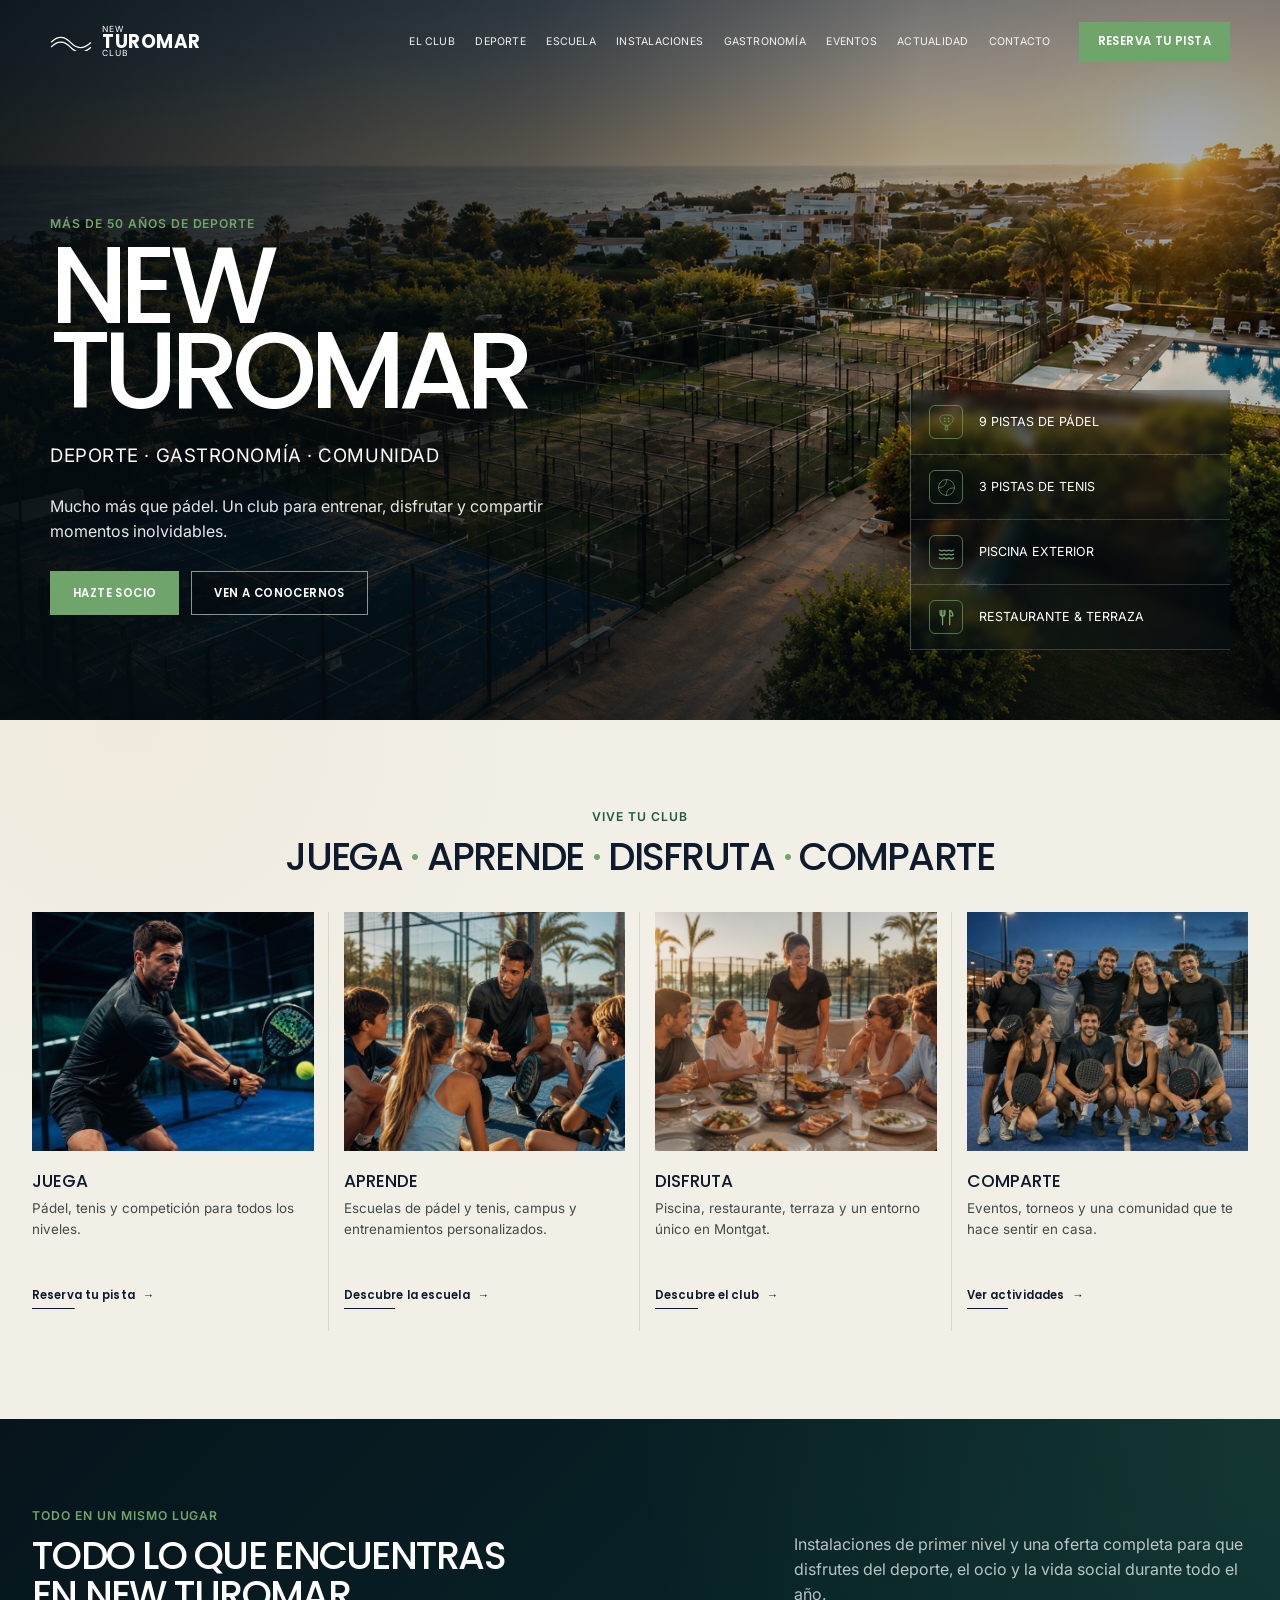
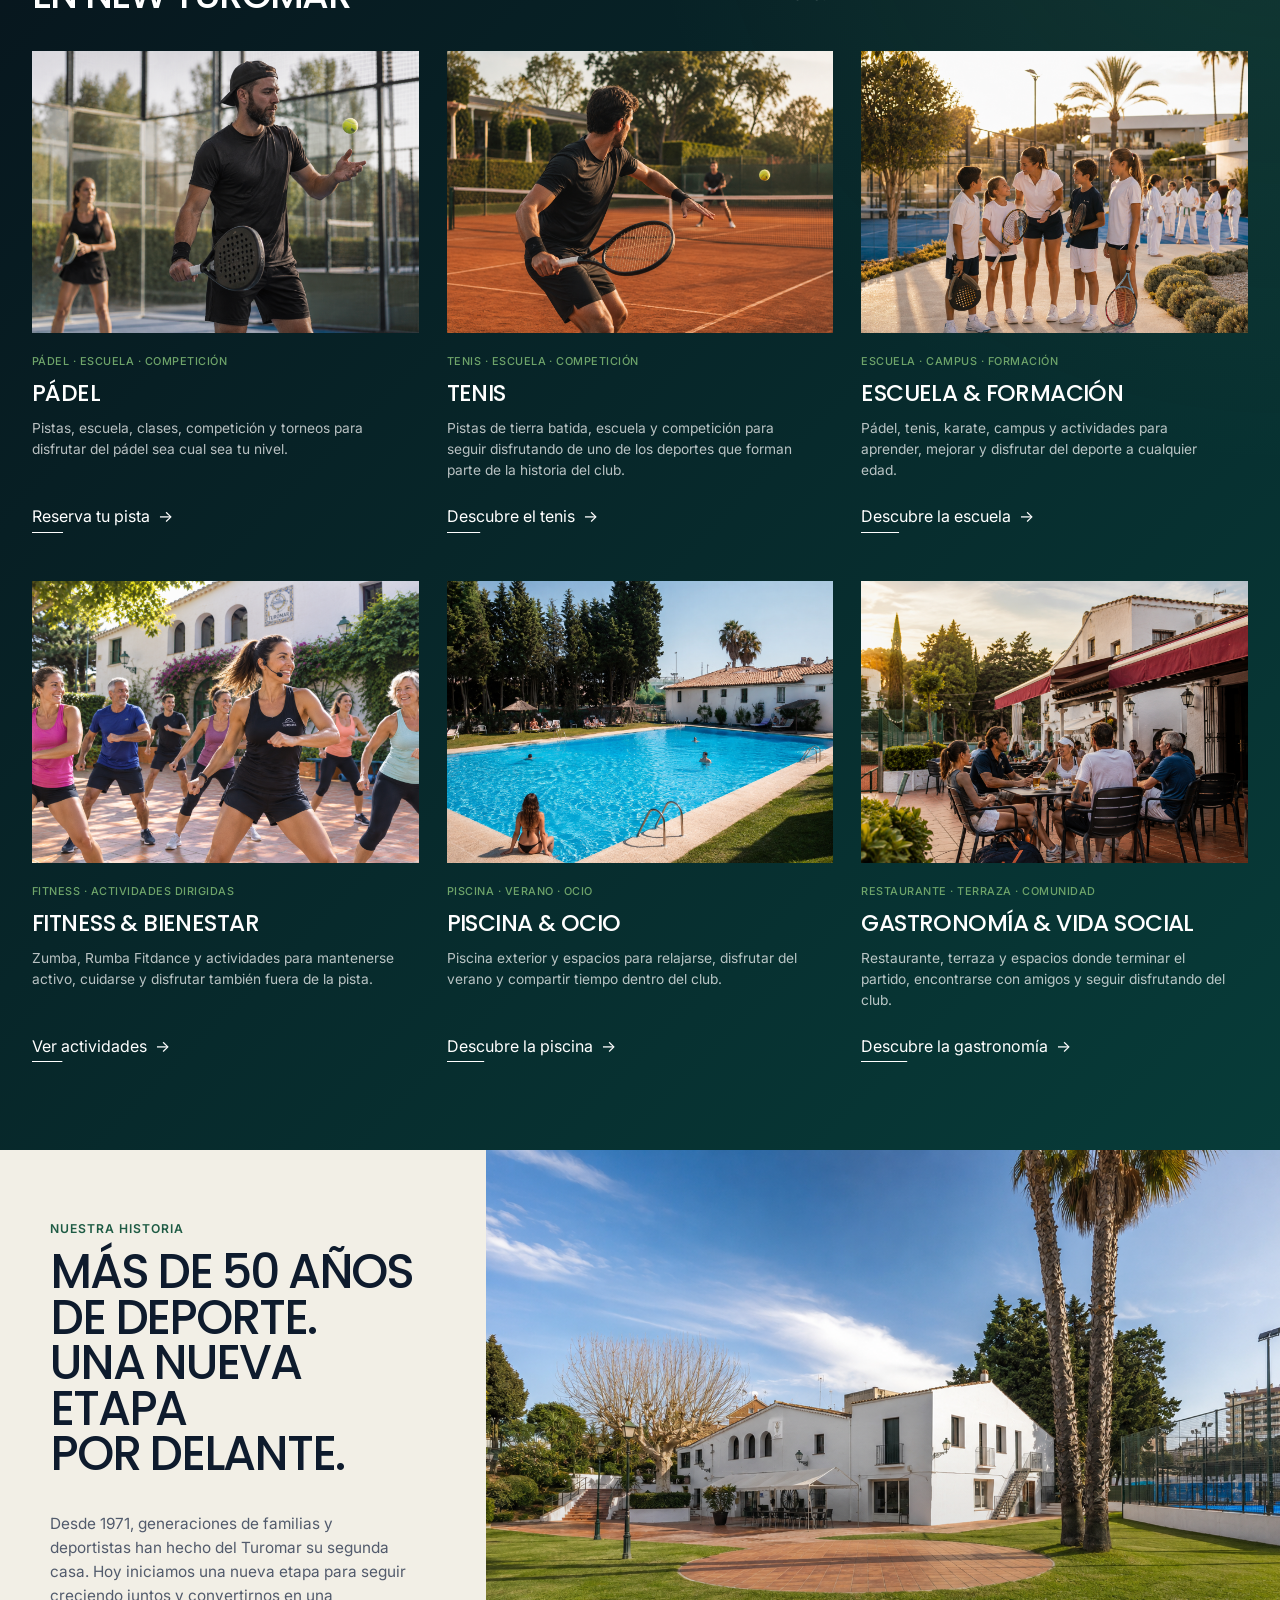
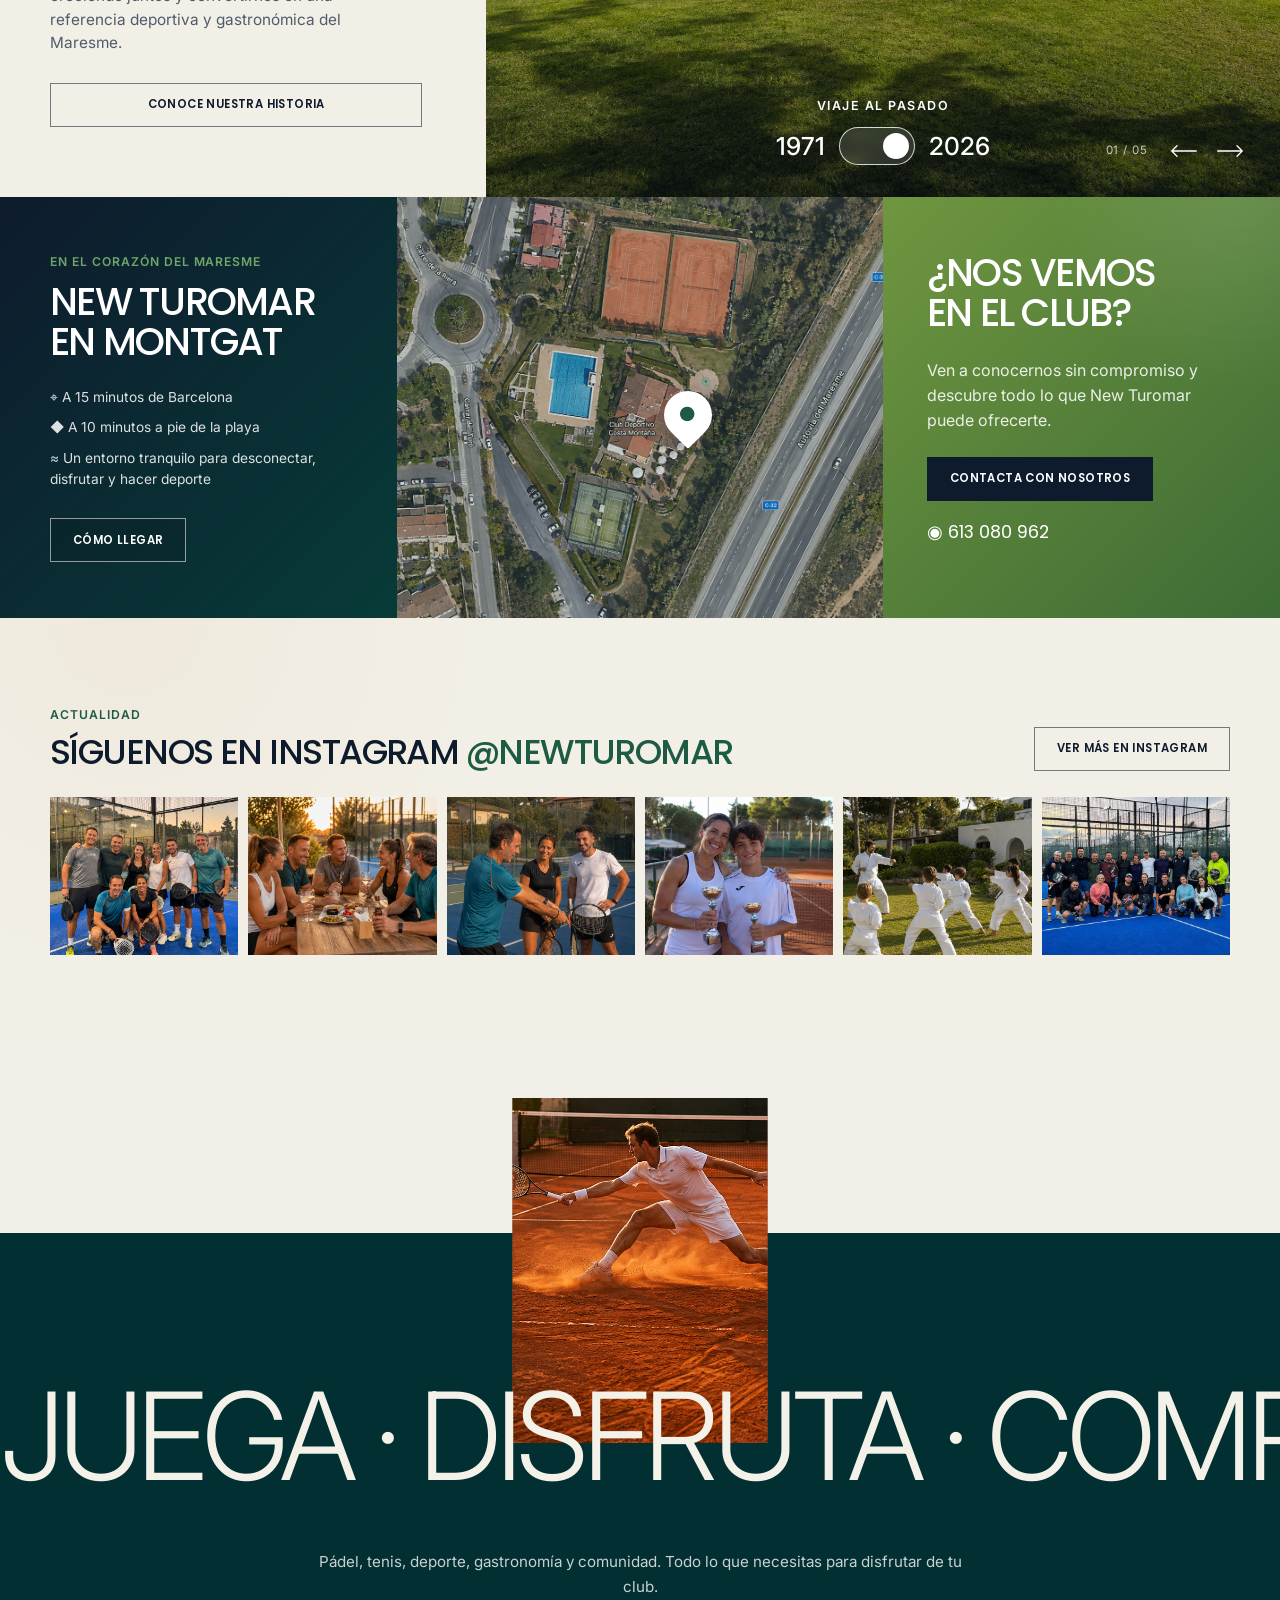
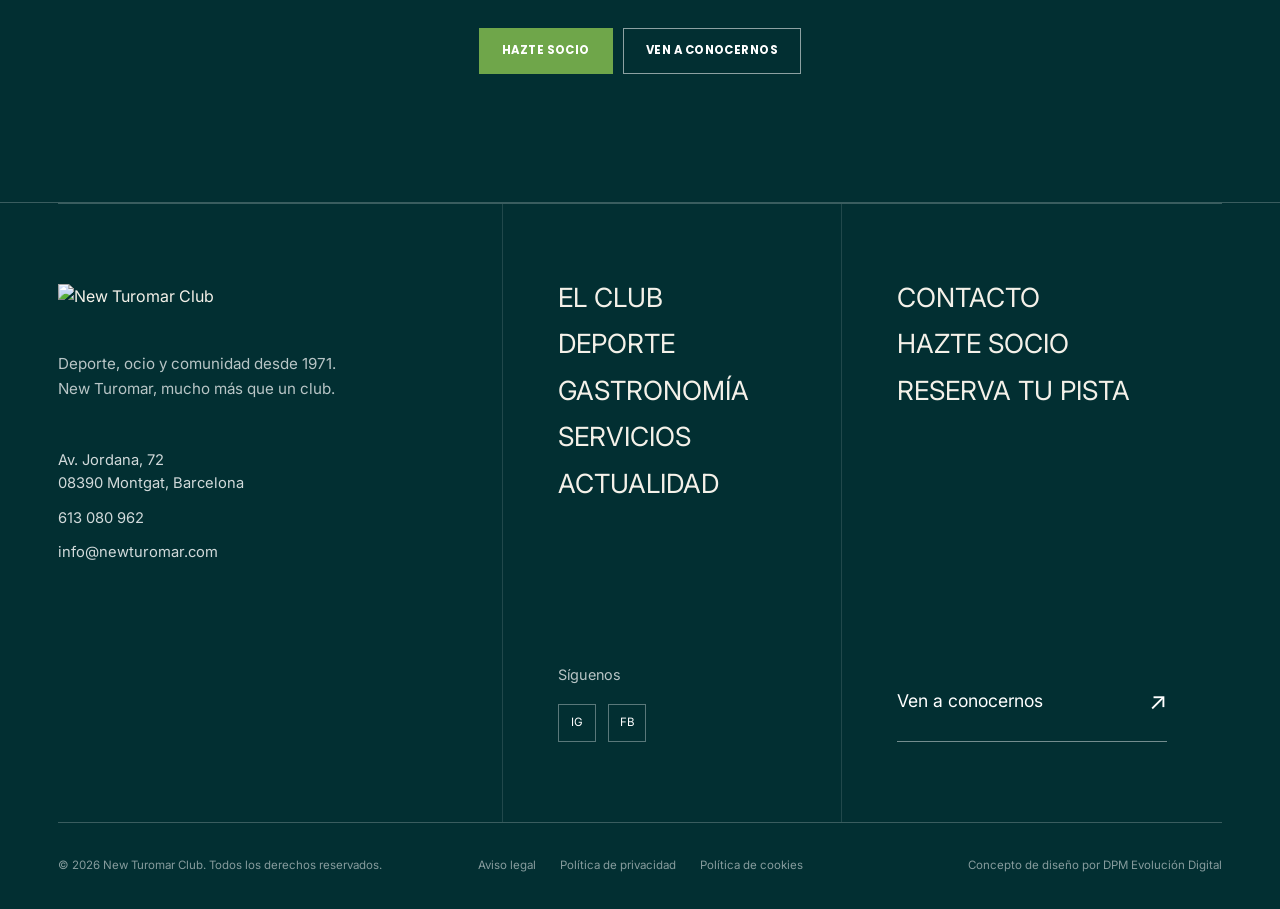
==== commit d45cd879: "Diseño de la imagen del centro del slider" ====
--- a/index.html
+++ b/index.html
@@ -681,11 +681,8 @@
 
     <div class="closing-top">
 
-      <div class="closing-image">
-        <img
-          src="img/closing-club.jpg"
-          alt="Socios disfrutando de New Turomar"
-        >
+      <div class="closing-image img-closing" role="img" aria-label="Tenista deslizándose sobre una pista de tierra batida">
+        
       </div>
 
     </div>
--- a/css/styles.css
+++ b/css/styles.css
@@ -1223,6 +1223,7 @@
   position: relative;
 
   overflow: hidden;
+  isolation: isolate;
 
   background: #022f32;
 }
@@ -1247,26 +1248,21 @@
 
 .closing-image {
   position: absolute;
-  z-index: 4;
+  z-index: 2;
 
   left: 50%;
-  top: 70px;
-
-  width: 215px;
-  height: 290px;
+  top: 55px;
+
+  width: 255px;
+  height: 345px;
 
   transform: translateX(-50%);
 
   overflow: hidden;
-}
-
-.closing-image img {
-  width: 100%;
-  height: 100%;
-
-  display: block;
-
-  object-fit: cover;
+
+  background-size: 185% auto;
+  background-position: 52% 63%;
+  background-repeat: no-repeat;
 }
 
 
@@ -1292,10 +1288,10 @@
 ========================================================= */
 
 .closing-marquee {
+  position: relative;
+  z-index: 4;
   width: 100%;
-
   overflow: hidden;
-
   white-space: nowrap;
 }
 
@@ -1423,6 +1419,7 @@
   }
 
 }
+
 
 /* =========================================================
    FOOTER
@@ -1810,6 +1807,11 @@
 .ig-6 {
   background-image: url("../img/instagram-06.png");
   background-color: #3a454e;
+}
+
+.img-closing {
+  background-image: url("../img/closing-club.png");
+  background-color: #8b4a2f;
 }
 
 
@@ -2061,20 +2063,20 @@
       }
 
       .closing-top {
-        height: 160px;
+        height: 170px;
       }
 
       .closing-image {
-        top: 55px;
-
-        width: 190px;
-        height: 255px;
+        top: 70px;
+
+        width: 220px;
+        height: 280px;
       }
 
       .closing-main {
-        min-height: 500px;
-
-        padding-top: 125px;
+        min-height: 520px;
+
+        padding-top: 135px;
       }
 
       .closing-marquee span {
@@ -2289,20 +2291,20 @@
       }
 
       .closing-top {
-        height: 130px;
+        height: 145px;
       }
 
       .closing-image {
-        top: 42px;
-
-        width: 165px;
-        height: 220px;
+        top: 58px;
+
+        width: 210px;
+        height: 285px;
       }
 
       .closing-main {
-        min-height: 460px;
-
-        padding-top: 110px;
+        min-height: 500px;
+
+        padding-top: 145px;
         padding-bottom: 55px;
       }
 
@@ -2567,12 +2569,14 @@
       }
 
       .closing-image {
-        width: 145px;
-        height: 195px;
+        width: 190px;
+        height: 260px;
+
+        top: 52px;
       }
 
       .closing-main {
-        padding-top: 95px;
+        padding-top: 135px;
       }
 
       .closing-marquee span {
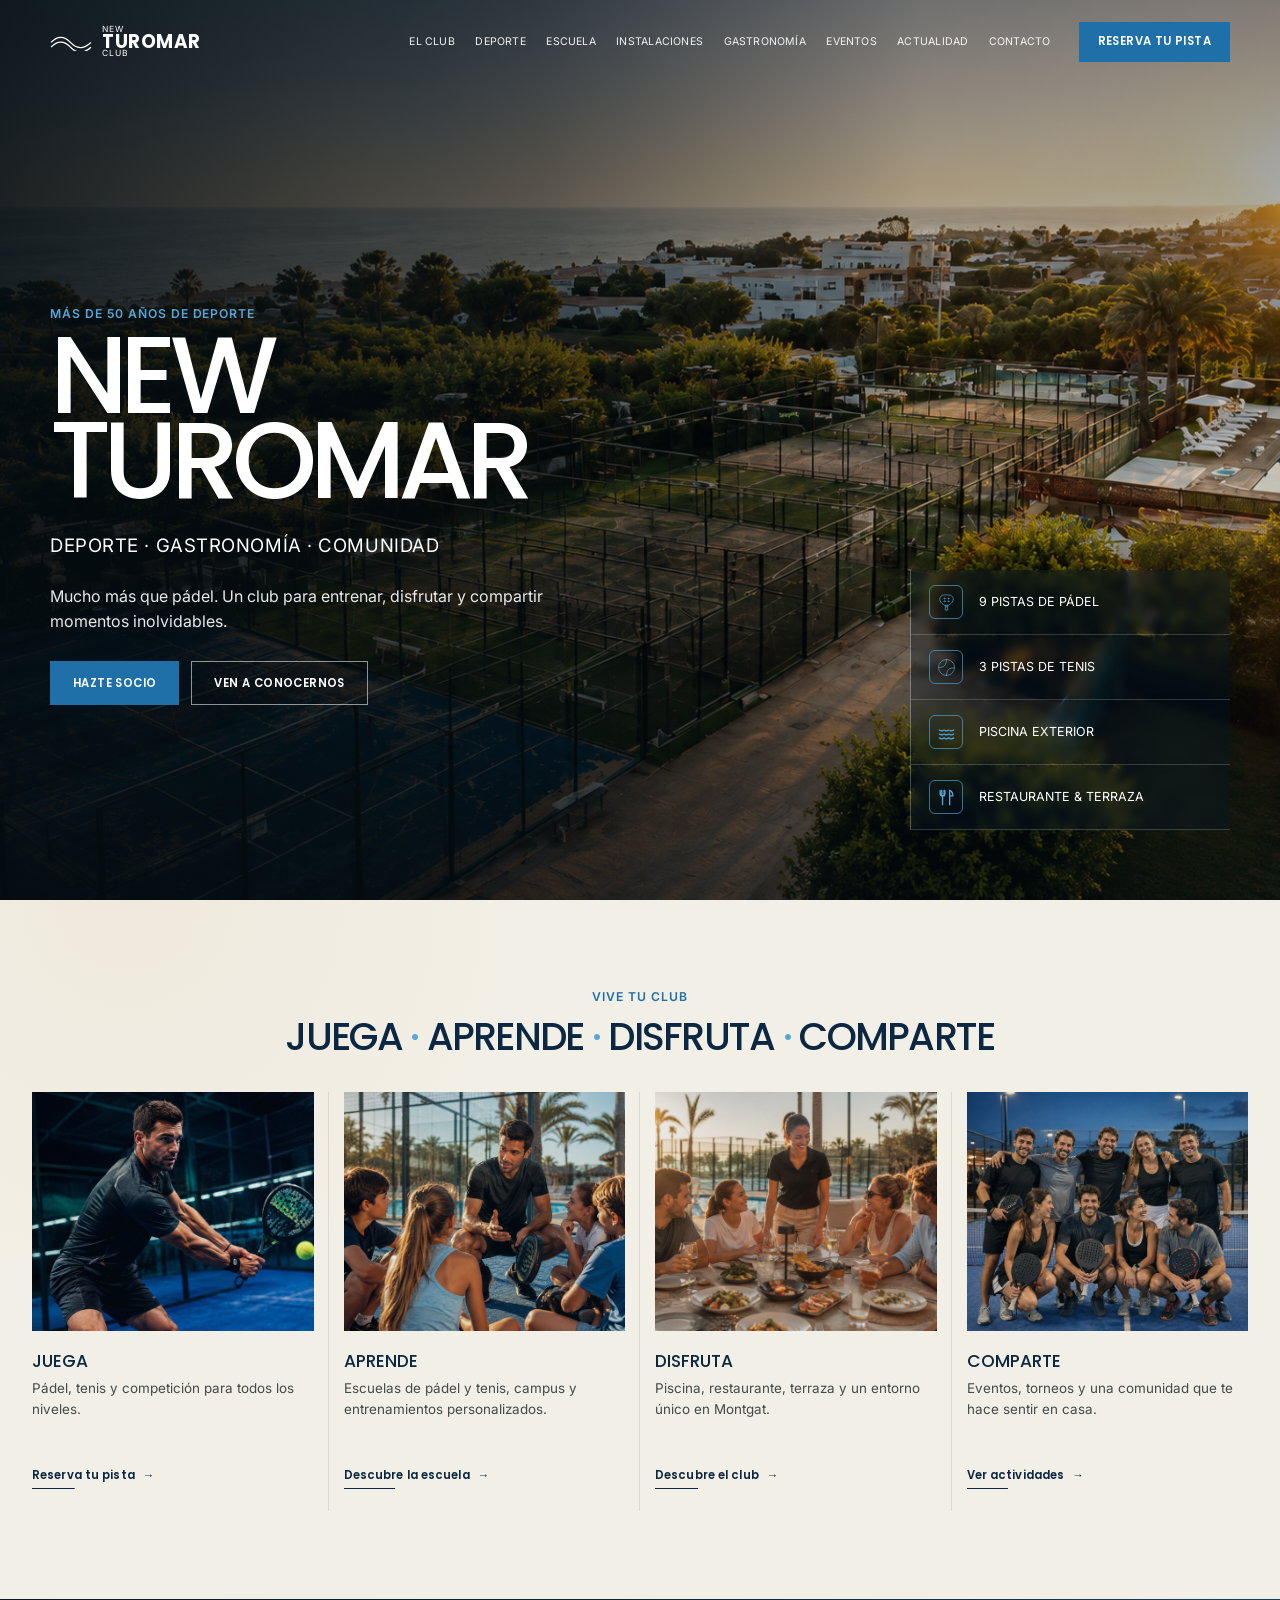
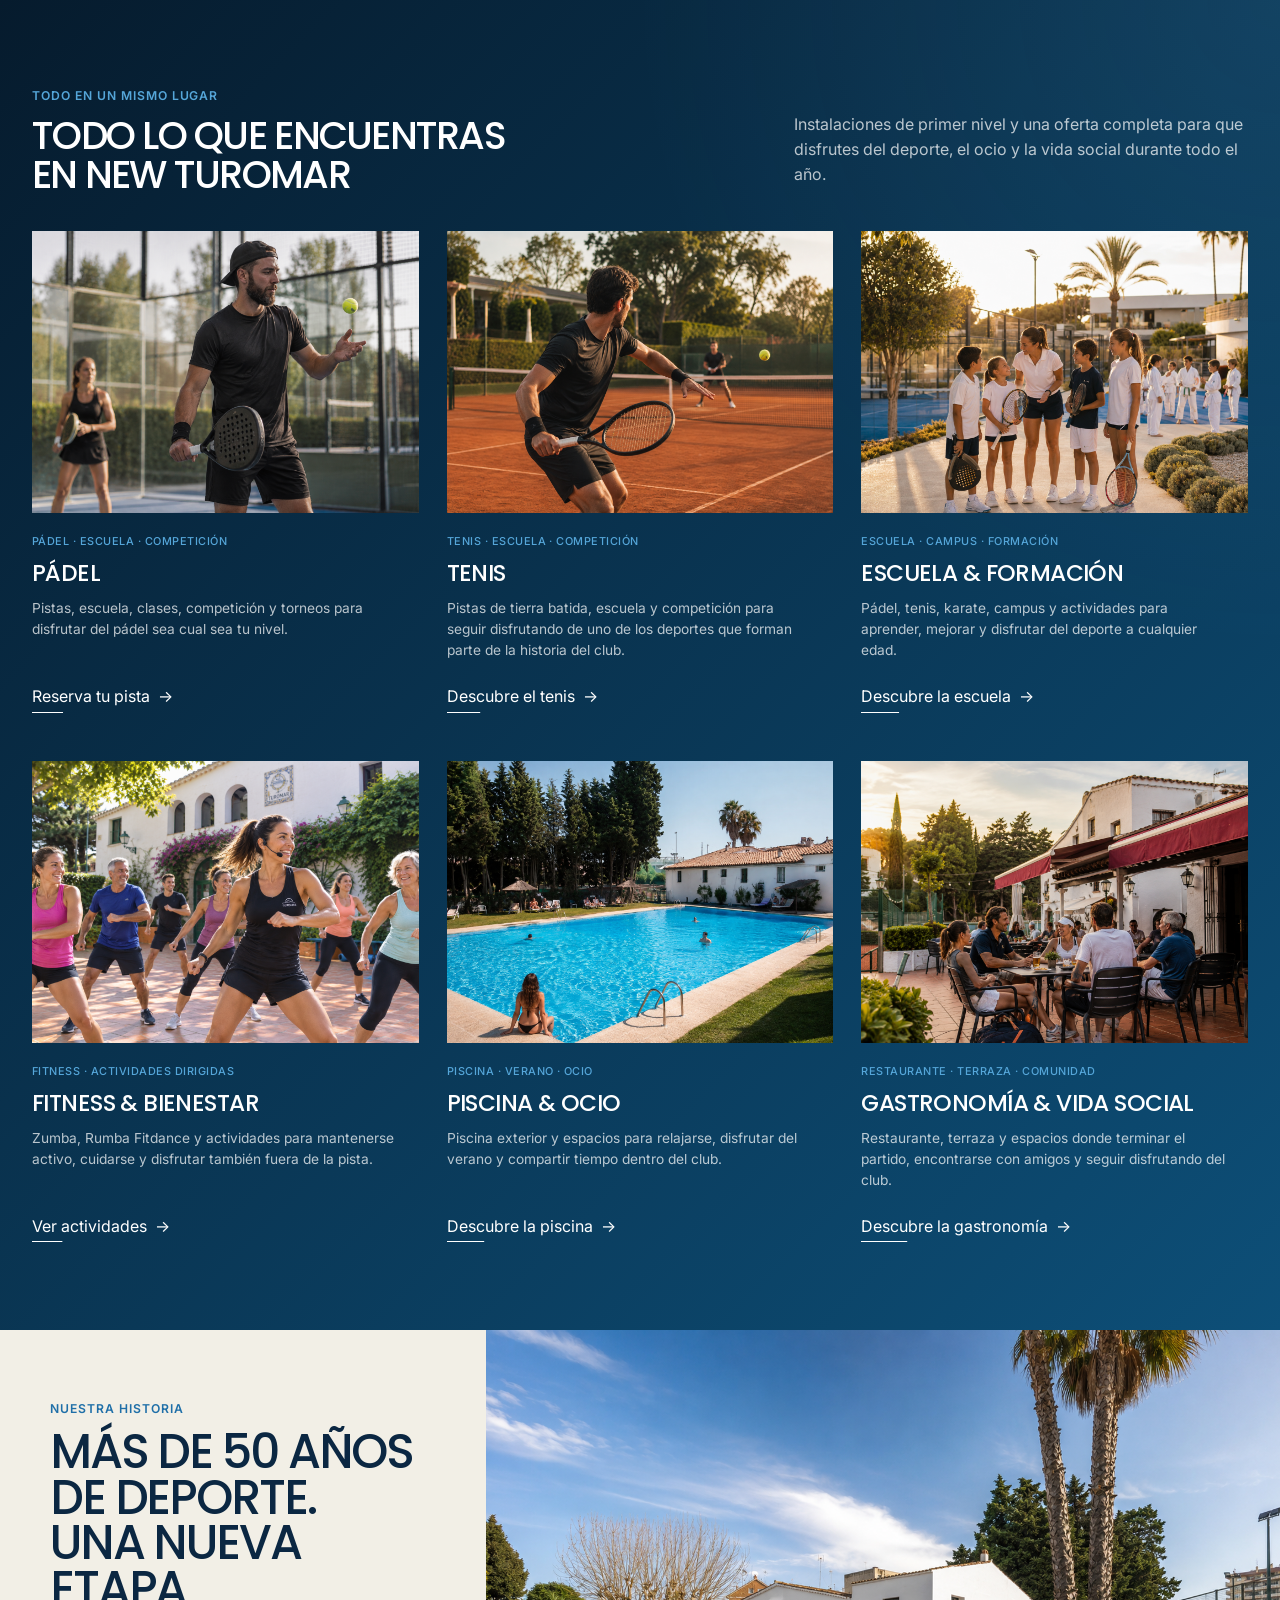
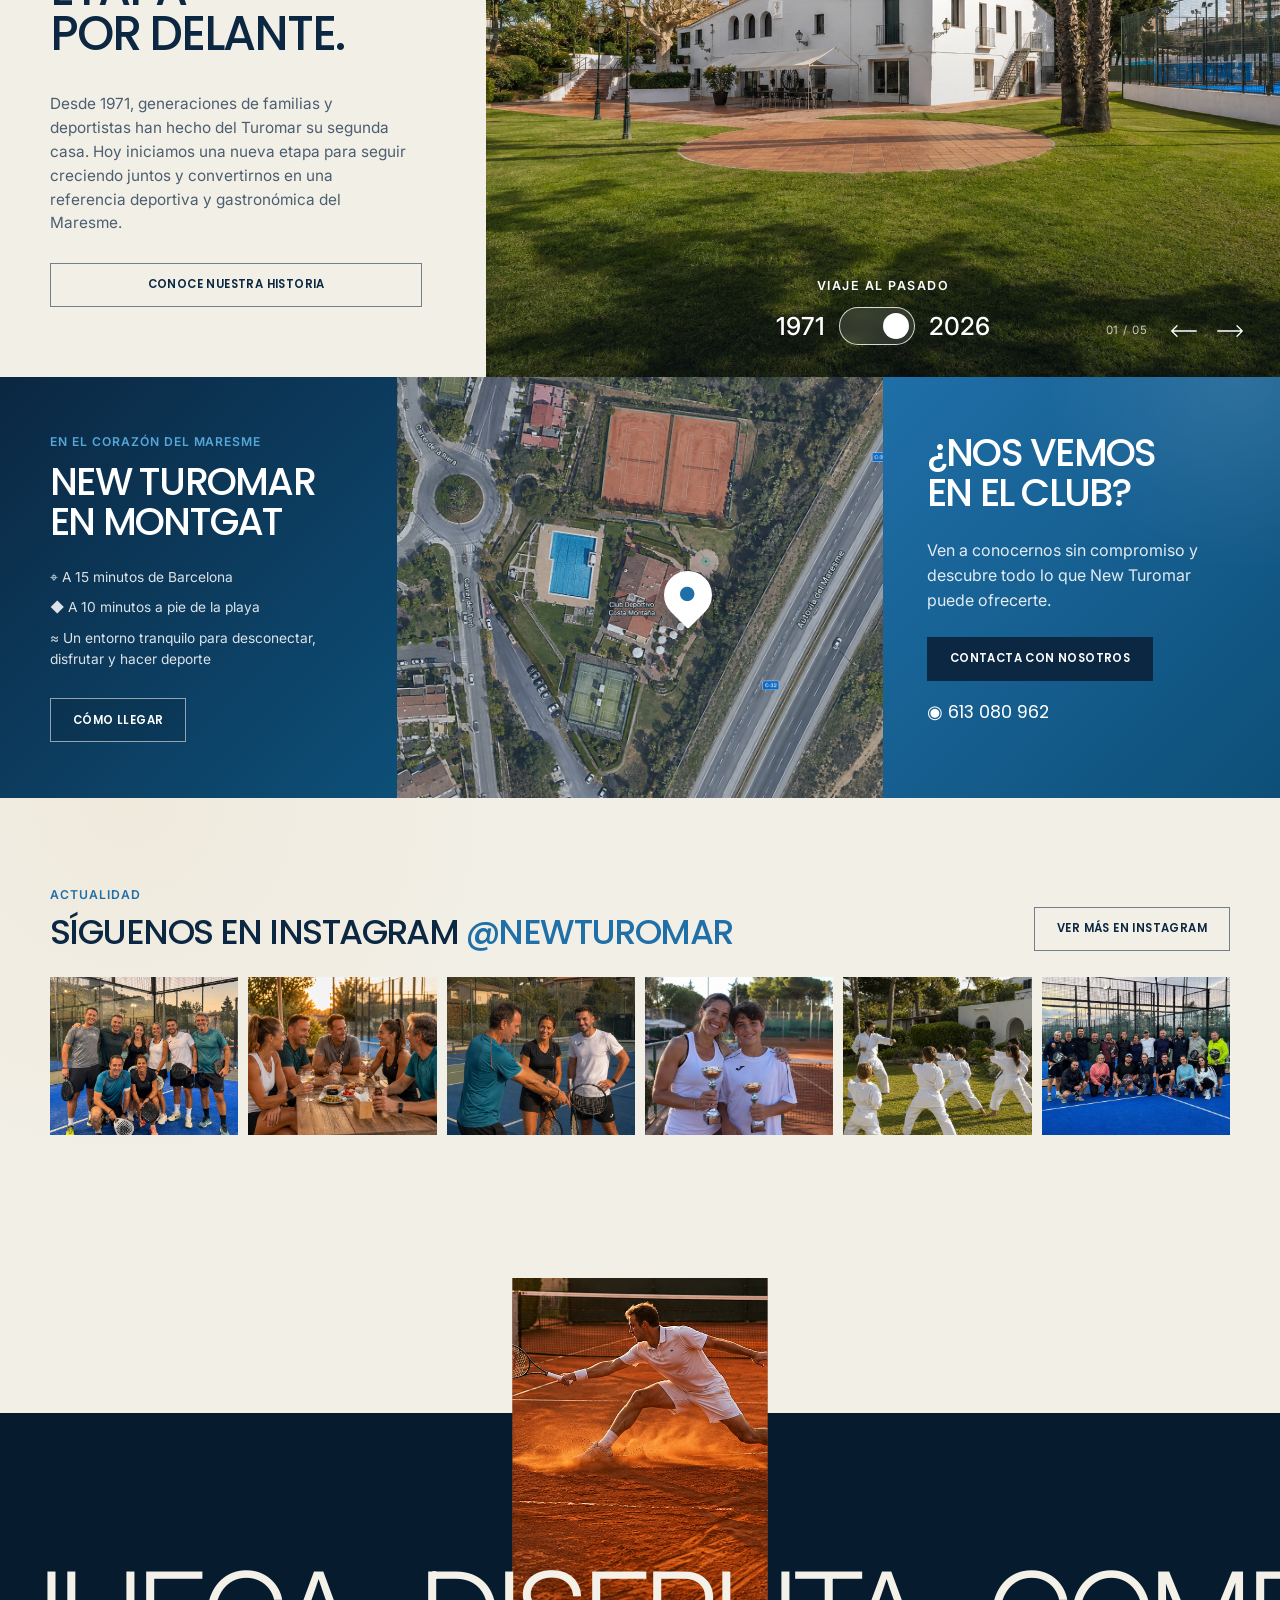
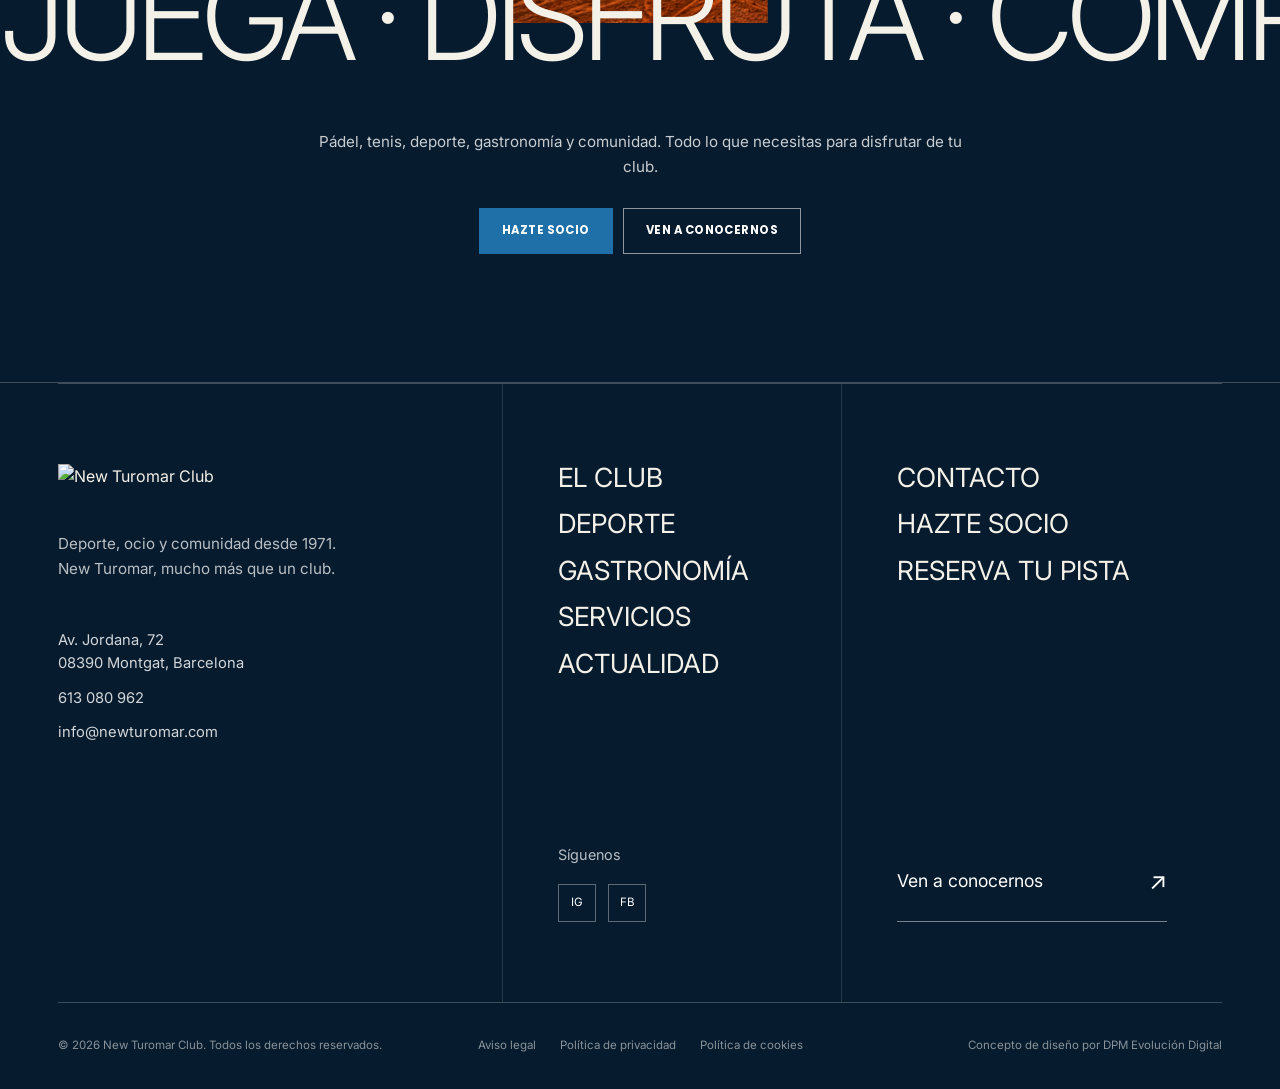
==== commit c53c945c: "Poner el Header a 100vh" ====
--- a/index.html
+++ b/index.html
@@ -64,6 +64,20 @@
          HERO
     ========================================================== -->
     <section class="hero" id="inicio">
+      
+      <video
+        class="hero-video"
+        autoplay
+        muted
+        loop
+        playsinline
+        preload="metadata"
+        poster="img/hero-turomar.jpg"
+        aria-hidden="true"
+      >
+        <source src="video/hero-turomar.mp4" type="video/mp4">
+      </video>
+      
       <div class="hero-overlay"></div>
 
       <div class="container hero-inner">
--- a/css/styles.css
+++ b/css/styles.css
@@ -3,17 +3,54 @@
    Diseño conceptual: DPM Evolución Digital
    ========================================================= */
 
+
+
 :root {
-  --navy: #0e1b2d;
-  --navy-deep: #07141c;
-  --green: #1e5b44;
-  --green-dark: #123e32;
-  --green-soft: #6fa56a;
+
+  /* =========================================================
+     PALETA A — VERDE (REFERENCIA PARA TEST A/B)
+     Para volver a la versión verde, copia estos valores
+     sobre la PALETA B activa, incluidos los valores RGB:
+
+     --navy: #0e1b2d;
+     --navy-deep: #07141c;
+     --green: #1e5b44;
+     --green-dark: #123e32;
+     --green-soft: #6fa56a;
+
+     --navy-rgb: 14, 27, 45;
+     --navy-deep-rgb: 7, 20, 28;
+     --green-rgb: 30, 91, 68;
+     --green-dark-rgb: 18, 62, 50;
+     --green-soft-rgb: 111, 165, 106;
+     ========================================================= */
+
+  /* =========================================================
+     PALETA B — AZUL MEDITERRÁNEO (ACTIVA)
+     Se conservan los nombres --green* para no tocar la
+     estructura de clases existente durante el test A/B.
+     ========================================================= */
+
+  --navy: #0b2742;
+  --navy-deep: #061b2d;
+
+  --green: #1f6fa8;
+  --green-dark: #0d4f78;
+  --green-soft: #55a6d9;
+
+  /* Versiones RGB para transparencias y degradados */
+  --navy-rgb: 11, 39, 66;
+  --navy-deep-rgb: 6, 27, 45;
+  --green-rgb: 31, 111, 168;
+  --green-dark-rgb: 13, 79, 120;
+  --green-soft-rgb: 85, 166, 217;
+
   --cream: #f2efe6;
   --sand: #e6d4b8;
   --terracotta: #e07a4a;
   --graphite: #33363a;
   --white: #ffffff;
+  --off-white: #f4f1e9;
   --muted: #67706d;
 
   --container: 1180px;
@@ -23,15 +60,14 @@
   --radius-md: 12px;
   --radius-lg: 20px;
 
-  --shadow-soft: 0 10px 30px rgba(14, 27, 45, .08);
+  --shadow-soft: 0 10px 30px rgba(var(--navy-rgb), .08);
   --transition: 220ms ease;
 
   /* Identidad heredada New Turomar */
   --turomar-blue: #25a4db;
   --turomar-yellow: #e1e658;
-
-
-}
+}
+
 
 
 /* =========================================================
@@ -114,8 +150,8 @@
 
 .section-dark {
   background:
-    radial-gradient(circle at 100% 0%, rgba(111, 165, 106, .12), transparent 35%),
-    linear-gradient(135deg, var(--navy-deep), #073c39);
+    radial-gradient(circle at 100% 0%, rgba(var(--green-soft-rgb), .12), transparent 35%),
+    linear-gradient(135deg, var(--navy-deep), var(--green-dark));
   color: var(--white);
 }
 
@@ -192,12 +228,12 @@
 }
 
 .btn-primary {
-  background: var(--green-soft);
+  background: var(--green);
   color: var(--white);
 }
 
 .btn-primary:hover {
-  background: #5f945b;
+  background: var(--green-dark);
 }
 
 .btn-dark {
@@ -217,7 +253,7 @@
 }
 
 .btn-outline-dark {
-  border-color: rgba(14,27,45,.55);
+  border-color: rgba(var(--navy-rgb), .55);
   color: var(--navy);
   background: transparent;
 }
@@ -332,28 +368,49 @@
 
 .hero {
   position: relative;
-  min-height: 720px;
+  overflow: hidden;
+  min-height: 100vh;
   display: flex;
   align-items: stretch;
   background:
     url("../img/hero-turomar.jpg")
     center 54% / cover no-repeat,
-    linear-gradient(120deg, #172620, #845926);
+    linear-gradient(120deg, var(--navy-deep), var(--green-dark));
   color: var(--white);
+}
+
+/* CSS para el video */
+
+.hero-video {
+  position: absolute;
+  inset: 0;
+
+  width: 100%;
+  height: 100%;
+
+  object-fit: cover;
+  object-position: center;
+
+  z-index: 0;
+
+  pointer-events: none;
 }
 
 .hero-overlay {
   position: absolute;
+  z-index: 1;
   inset: 0;
   background:
     linear-gradient(90deg, rgba(5, 13, 18, .86) 0%, rgba(5,13,18,.55) 42%, rgba(5,13,18,.14) 72%),
     linear-gradient(0deg, rgba(5,13,18,.48) 0%, transparent 45%, rgba(5,13,18,.38) 100%);
+  
+  pointer-events: none;
 }
 
 .hero-inner {
   position: relative;
-  z-index: 1;
-  min-height: 720px;
+  z-index: 2;
+  min-height: 100vh;
   padding-top: calc(var(--header-h) + 54px);
   padding-bottom: 70px;
   display: grid;
@@ -408,7 +465,7 @@
   align-items: center;
   padding: 15px 18px;
   border-bottom: 1px solid rgba(255,255,255,.18);
-  background: rgba(7,20,28,.32);
+  background: rgba(var(--navy-deep-rgb), .32);
   backdrop-filter: blur(4px);
   font-size: .78rem;
   text-transform: uppercase;
@@ -422,7 +479,7 @@
   align-items: center;
   justify-content: center;
 
-  border: 1px solid rgba(111, 165, 106, 0.65);
+  border: 1px solid rgba(var(--green-soft-rgb), .65);
   border-radius: 6px;
 
   color: var(--green-soft);
@@ -440,6 +497,8 @@
 }
 
 
+
+
 /* =========================================================
    EXPERIENCIA
    ========================================================= */
@@ -481,7 +540,7 @@
   width: 1px;
   height: 100%;
 
-  background: rgba(14, 27, 45, 0.10);
+  background: rgba(var(--navy-rgb), .10);
 }
 
 
@@ -822,7 +881,7 @@
   max-width: 360px;
   margin: 0 0 28px;
 
-  color: rgba(20, 33, 61, .72);
+  color: rgba(var(--navy-rgb), .72);
 
   font-size: .96rem;
   line-height: 1.55;
@@ -1103,7 +1162,7 @@
 
 .location-info {
   padding-right: 38px;
-  background: linear-gradient(135deg, var(--navy), #073b38);
+  background: linear-gradient(135deg, var(--navy), var(--green-dark));
   color: var(--white);
 }
 
@@ -1128,7 +1187,7 @@
   position: relative;
   min-height: 360px;
   background-image:
-    linear-gradient(rgba(30,91,68,.12), rgba(30,91,68,.12)),
+    linear-gradient(rgba(var(--green-rgb), .12), rgba(var(--green-rgb), .12)),
     url("../img/montgat-aereo.png");
 }
 
@@ -1156,7 +1215,7 @@
   padding-left: 44px;
   background:
     radial-gradient(circle at 90% 0, rgba(255,255,255,.10), transparent 35%),
-    linear-gradient(135deg, #6f963f, #3d6b35);
+    linear-gradient(135deg, var(--green), var(--green-dark));
   color: var(--white);
 }
 
@@ -1225,7 +1284,7 @@
   overflow: hidden;
   isolation: isolate;
 
-  background: #022f32;
+  background: var(--navy-deep);
 }
 
 
@@ -1238,7 +1297,7 @@
 
   height: 190px;
 
-  background: #f1efe7;
+  background: var(--cream);
 }
 
 
@@ -1277,7 +1336,7 @@
 
   padding: 145px 0 70px;
 
-  background: #022f32;
+  background: var(--navy-deep);
 
   border-bottom: 1px solid rgba(255,255,255,.22);
 }
@@ -1308,7 +1367,7 @@
 
   padding-right: .25em;
 
-  color: #f4f1e9;
+  color: var(--off-white);
 
   font-size: clamp(5rem, 9.5vw, 10rem);
   font-weight: 300;
@@ -1389,8 +1448,8 @@
 }
 
 .closing-primary {
-  background: #6fa64a;
-  border: 1px solid #6fa64a;
+  background: var(--green);
+  border: 1px solid var(--green);
 
   color: #fff;
 }
@@ -1404,12 +1463,12 @@
 }
 
 .closing-primary:hover {
-  background: #5f923f;
+  background: var(--green-dark);
 }
 
 .closing-secondary:hover {
   background: #fff;
-  color: #022f32;
+  color: var(--navy-deep);
 }
 
 @media (prefers-reduced-motion: reduce) {
@@ -1426,8 +1485,8 @@
 ========================================================= */
 
 .site-footer {
-  background: #022f32;
-  color: #f4f1e9;
+  background: var(--navy-deep);
+  color: var(--off-white);
   padding: 0 4.5%;
 }
 
@@ -1548,7 +1607,7 @@
 
 .footer-menu a,
 .footer-actions-menu a {
-  color: #f4f1e9;
+  color: var(--off-white);
 
   font-size: clamp(1.65rem, 2vw, 2.4rem);
   font-weight: 400;
@@ -1563,7 +1622,7 @@
 
 .footer-menu a:hover,
 .footer-actions-menu a:hover {
-  color: #79aa56;
+  color: var(--green-soft);
   transform: translateX(6px);
 }
 
@@ -1612,7 +1671,7 @@
 
 .footer-social-links a:hover {
   background: #fff;
-  color: #022f32;
+  color: var(--navy-deep);
 }
 
 
@@ -1665,8 +1724,8 @@
 }
 
 .footer-big-link:hover {
-  color: #79aa56;
-  border-color: #79aa56;
+  color: var(--green-soft);
+  border-color: var(--green-soft);
 }
 
 .footer-big-link:hover span:last-child {
@@ -1718,35 +1777,35 @@
 /* =========================================================
    FOTOGRAFÍAS
    Sustituir archivos en /img manteniendo estos nombres.
-   Los degradados sirven de fallback visual si aún no existen.
+   Los degradados y fallbacks siguen la paleta activa del :root.
    ========================================================= */
 
 .img-juega {
   background-image:
-    linear-gradient(135deg, rgba(14,27,45,.10), rgba(30,91,68,.10)),
+    linear-gradient(135deg, rgba(var(--navy-rgb), .10), rgba(var(--green-rgb), .10)),
     url("../img/juega-padel.png");
   background-color: #27465a;
 }
 
 .img-aprende {
   background-image:
-    linear-gradient(135deg, rgba(14,27,45,.10), rgba(30,91,68,.10)),
+    linear-gradient(135deg, rgba(var(--navy-rgb), .10), rgba(var(--green-rgb), .10)),
     url("../img/aprende-escuela.png");
-  background-color: #58735c;
+  background-color: #3e6f8c;
 }
 
 .img-disfruta {
   background-image:
-    linear-gradient(135deg, rgba(14,27,45,.08), rgba(224,122,74,.10)),
+    linear-gradient(135deg, rgba(var(--navy-rgb), .08), rgba(224,122,74,.10)),
     url("../img/disfruta-gastronomia.png");
   background-color: #8d7150;
 }
 
 .img-comparte {
   background-image:
-    linear-gradient(135deg, rgba(14,27,45,.08), rgba(30,91,68,.10)),
+    linear-gradient(135deg, rgba(var(--navy-rgb), .08), rgba(var(--green-rgb), .10)),
     url("../img/comparte-comunidad.png");
-  background-color: #536850;
+  background-color: #3a617a;
 }
 
 .img-padel {
@@ -1761,7 +1820,7 @@
 
 .img-escuela {
   background-image: url("../img/escuela.png");
-  background-color: #60764b;
+  background-color: #476d88;
 }
 
 .img-fitness {
@@ -1781,7 +1840,7 @@
 
 .ig-1 {
   background-image: url("../img/instagram-01.png");
-  background-color: #3a6b48;
+  background-color: #316f99;
 }
 
 .ig-2 {
@@ -1791,7 +1850,7 @@
 
 .ig-3 {
   background-image: url("../img/instagram-03.png");
-  background-color: #6f764c;
+  background-color: #61798d;
 }
 
 .ig-4 {
@@ -1880,7 +1939,7 @@
         width: 1px;
         height: 100%;
 
-        background: rgba(14, 27, 45, 0.10);
+        background: rgba(var(--navy-rgb), .10);
       }
 
       /* Línea horizontal entre la primera y segunda fila */
@@ -1894,7 +1953,7 @@
         width: 100%;
         height: 1px;
 
-        background: rgba(14, 27, 45, 0.10);
+        background: rgba(var(--navy-rgb), .10);
       }
 
 
@@ -1955,7 +2014,7 @@
         justify-content: flex-start;
         align-items: flex-start;
         gap: 21px;
-        background: rgba(7,20,28,.98);
+        background: rgba(var(--navy-deep-rgb), .98);
         transform: translateX(100%);
         transition: transform 300ms ease;
       }
@@ -1982,7 +2041,7 @@
 
       .hero,
       .hero-inner {
-        min-height: 690px;
+        min-height: 100svh;
       }
 
       .hero-inner {
@@ -2013,7 +2072,7 @@
 
         border: 1px solid rgba(255, 255, 255, 0.18);
 
-        background: rgba(7, 20, 28, 0.48);
+        background: rgba(var(--navy-deep-rgb), .48);
         backdrop-filter: blur(5px);
 
         line-height: 1.3;
@@ -2445,7 +2504,7 @@
         width: 100%;
         height: 1px;
 
-        background: rgba(14, 27, 45, 0.10);
+        background: rgba(var(--navy-rgb), .10);
       }
 
 
@@ -2516,14 +2575,6 @@
 
       .brand-copy strong {
         font-size: 1rem;
-      }
-
-      .hero {
-        min-height: 720px;
-      }
-
-      .hero-inner {
-        min-height: 720px;
       }
 
       .hero-copy h1 {
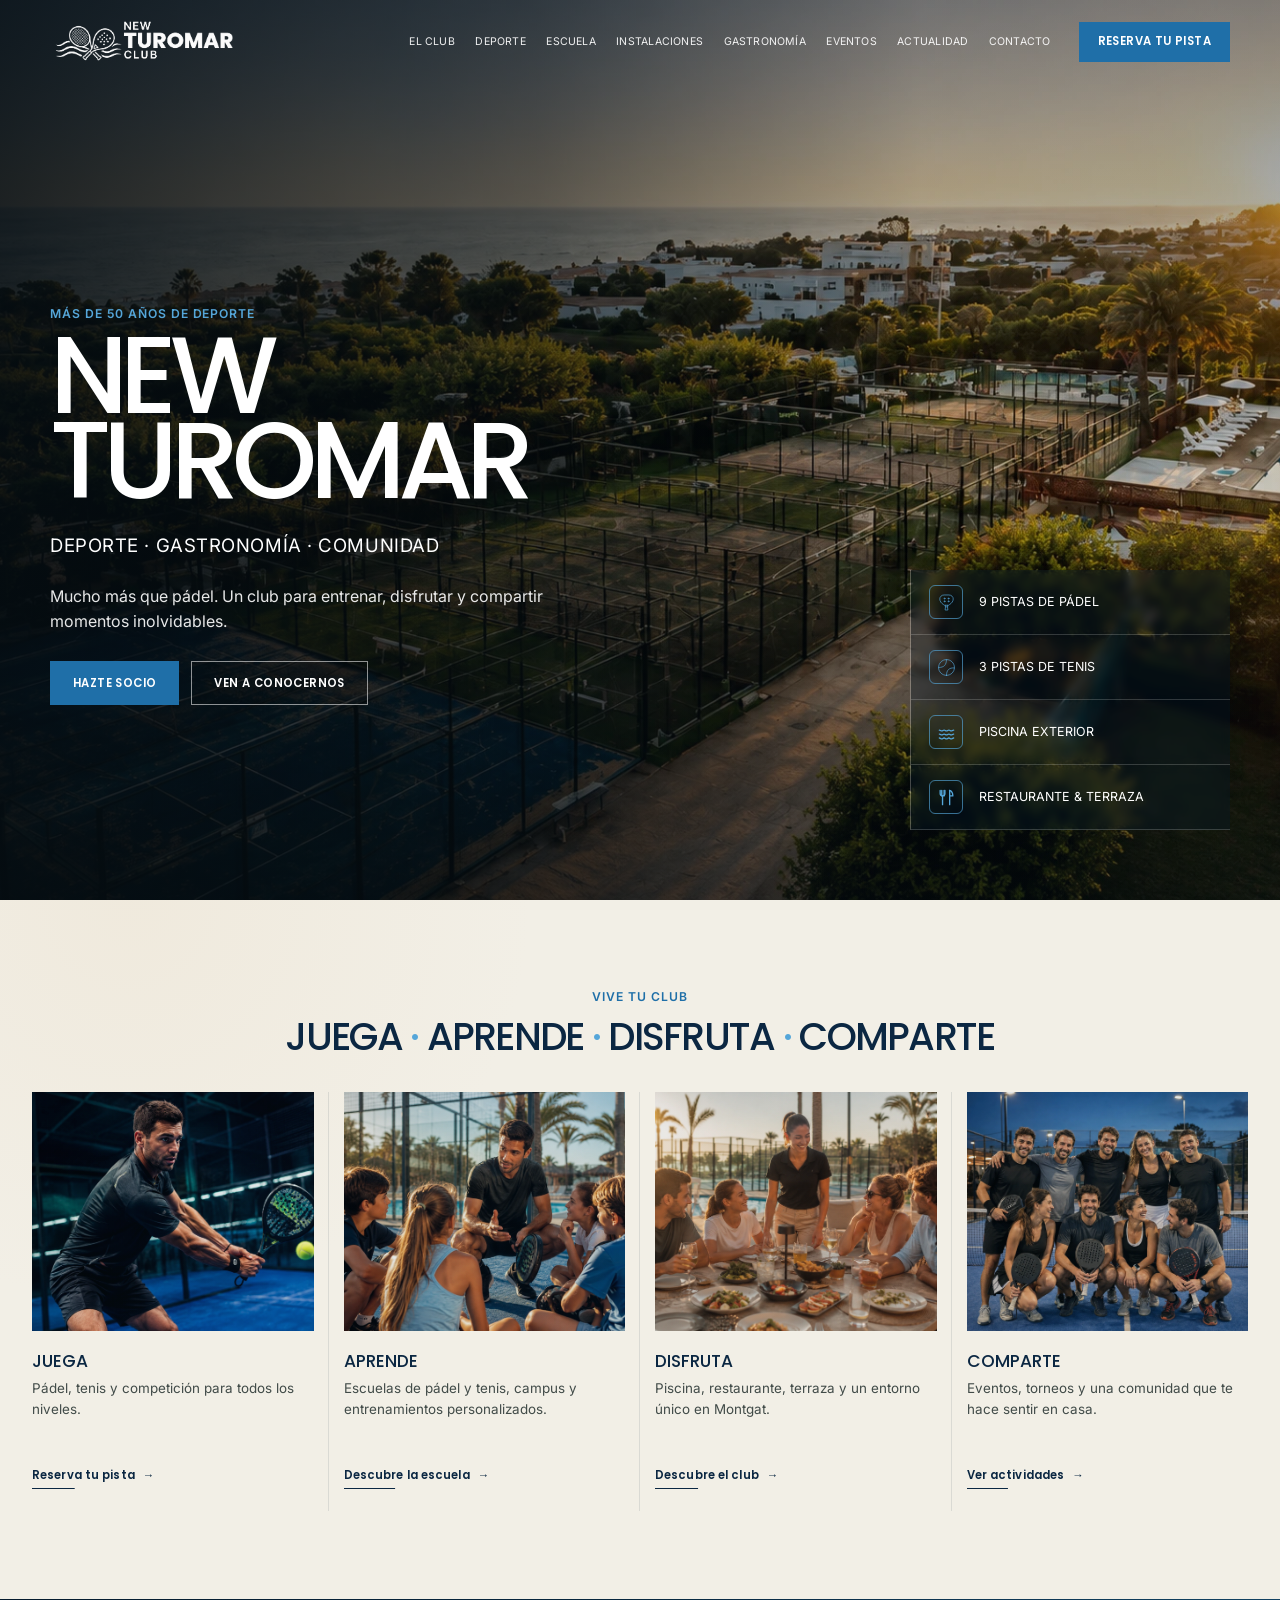
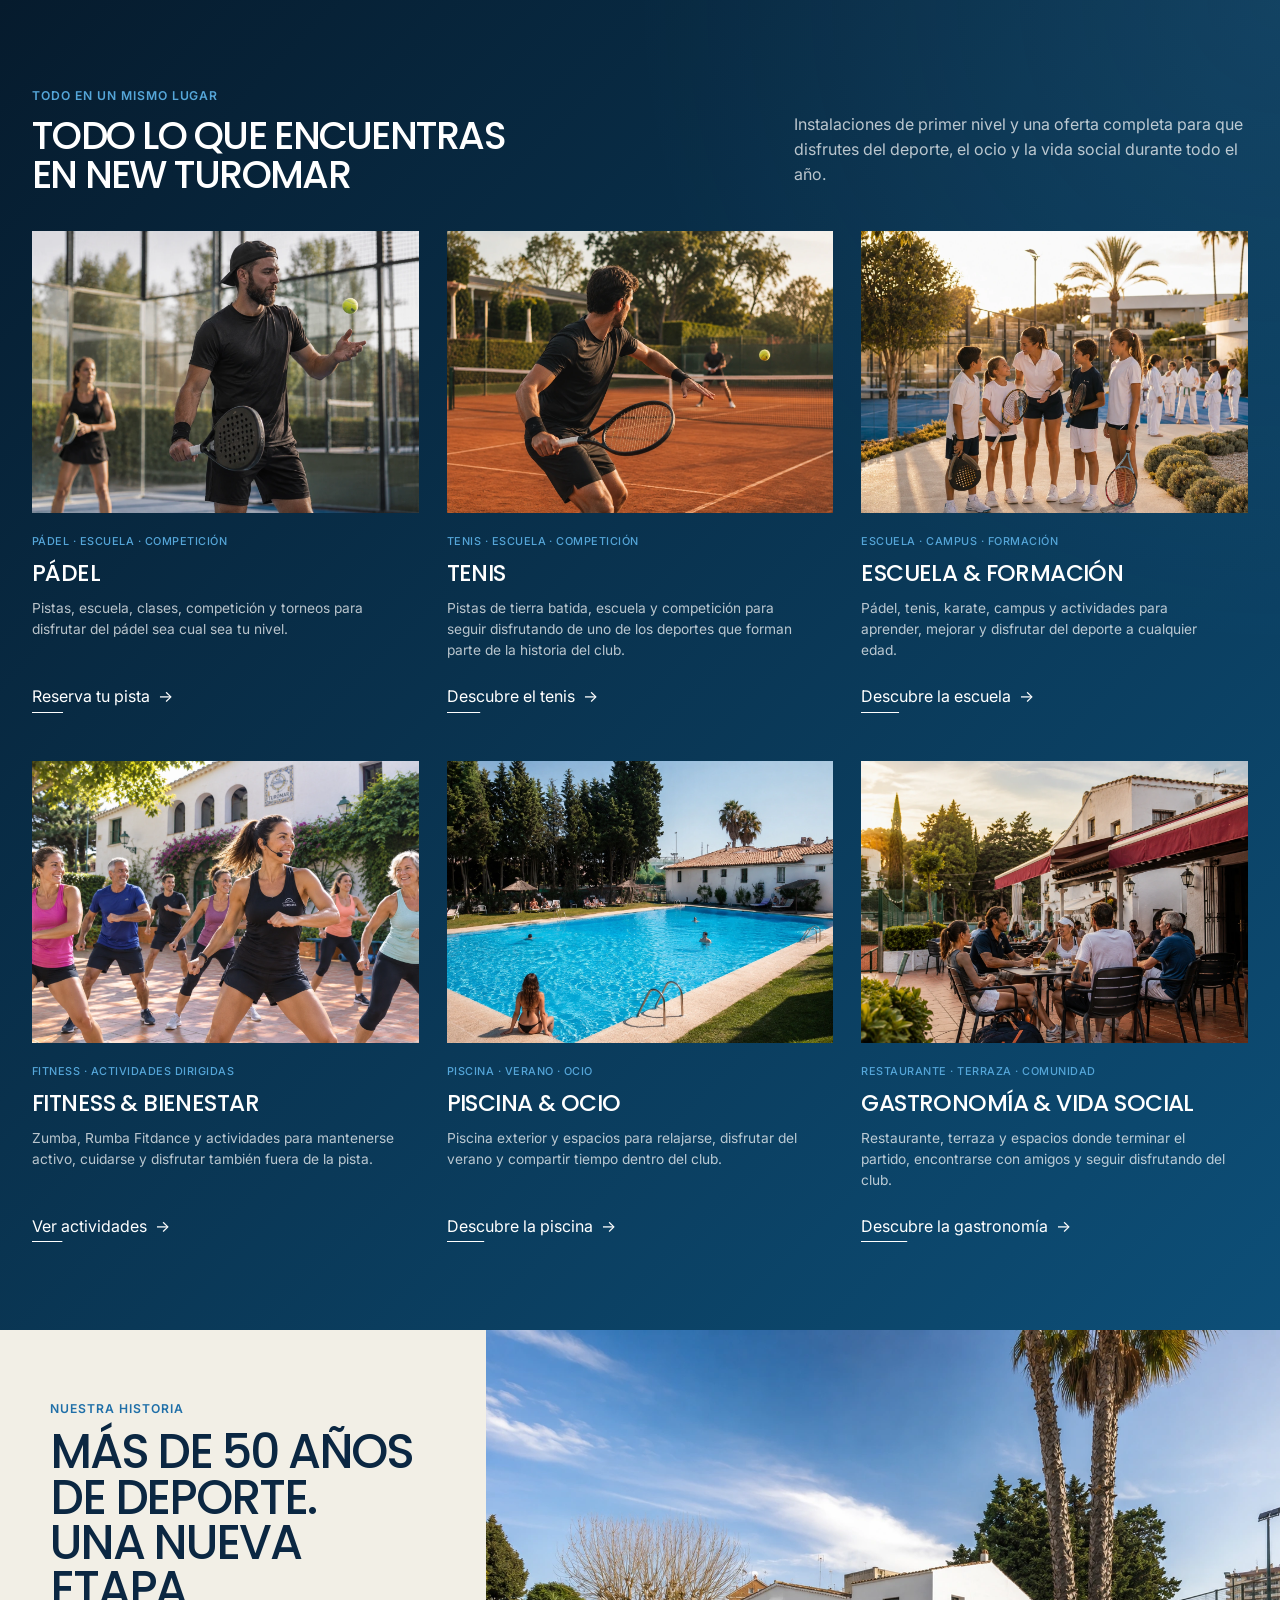
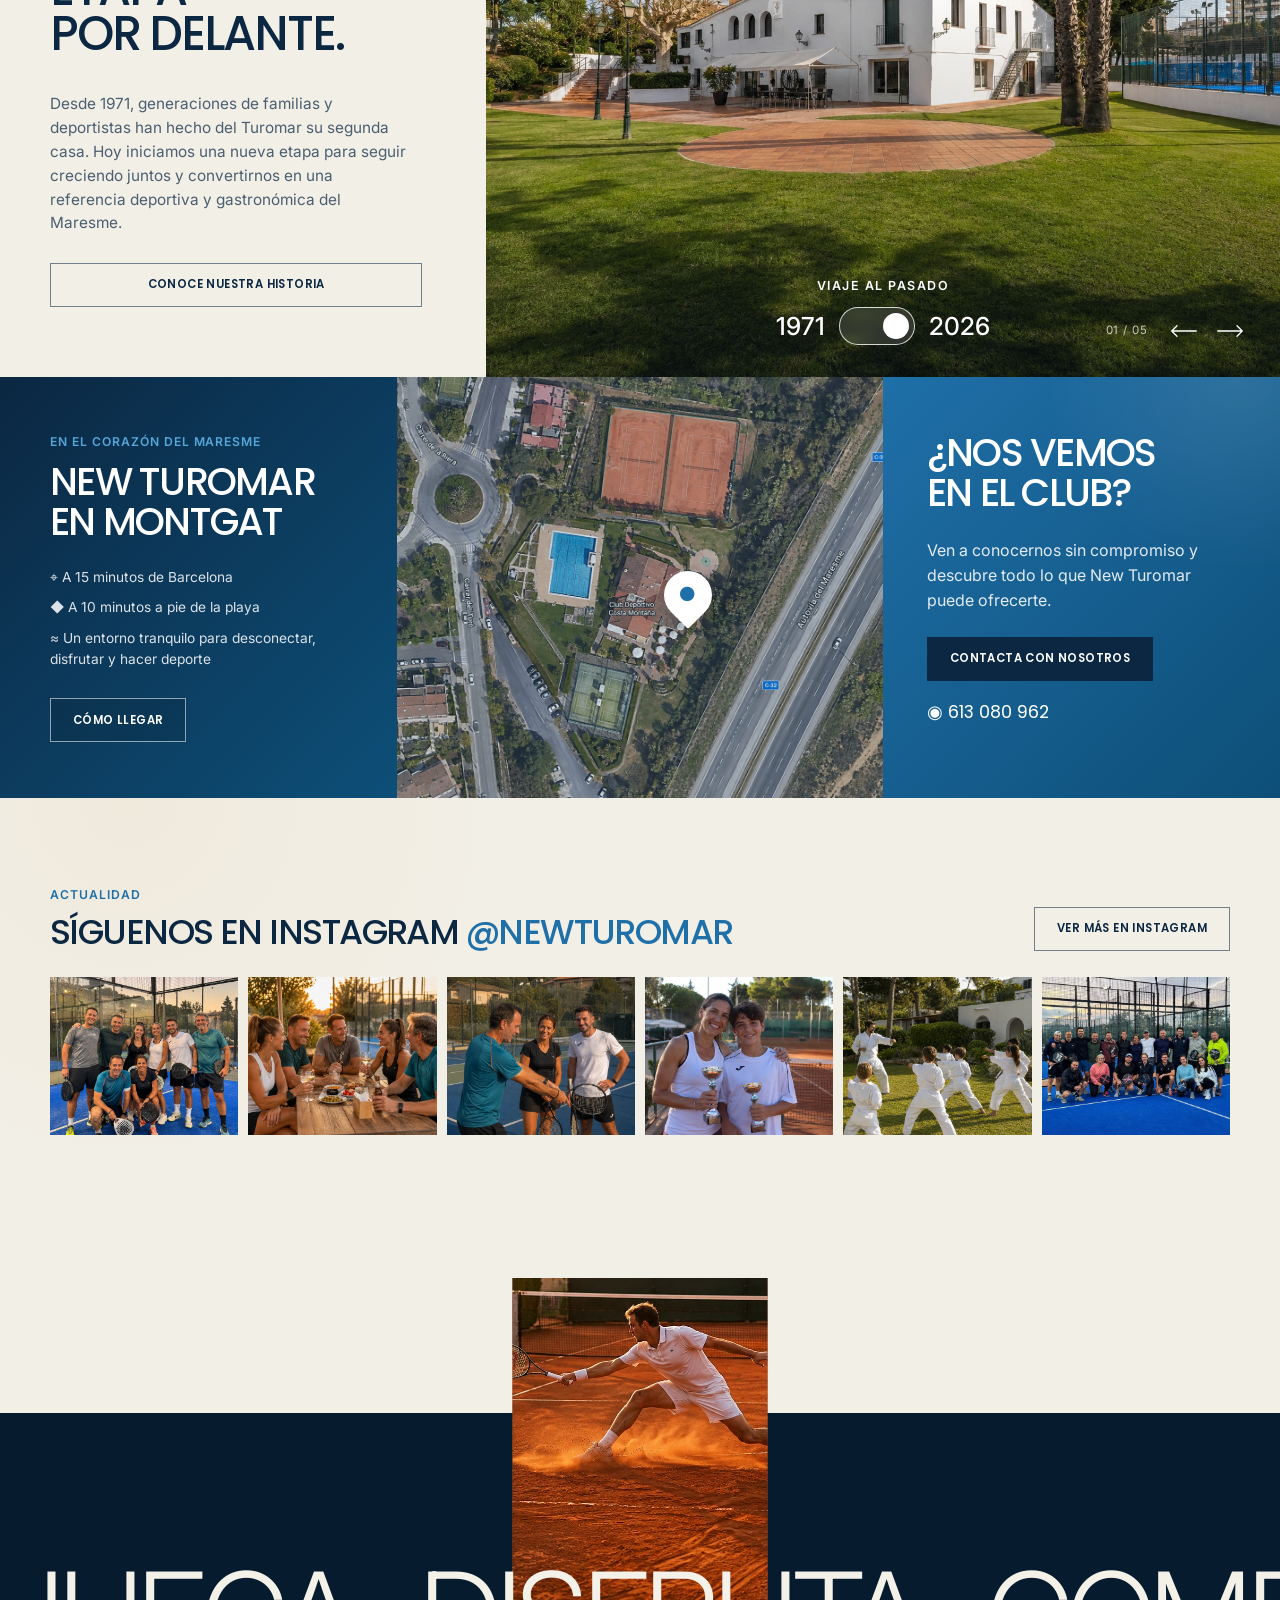
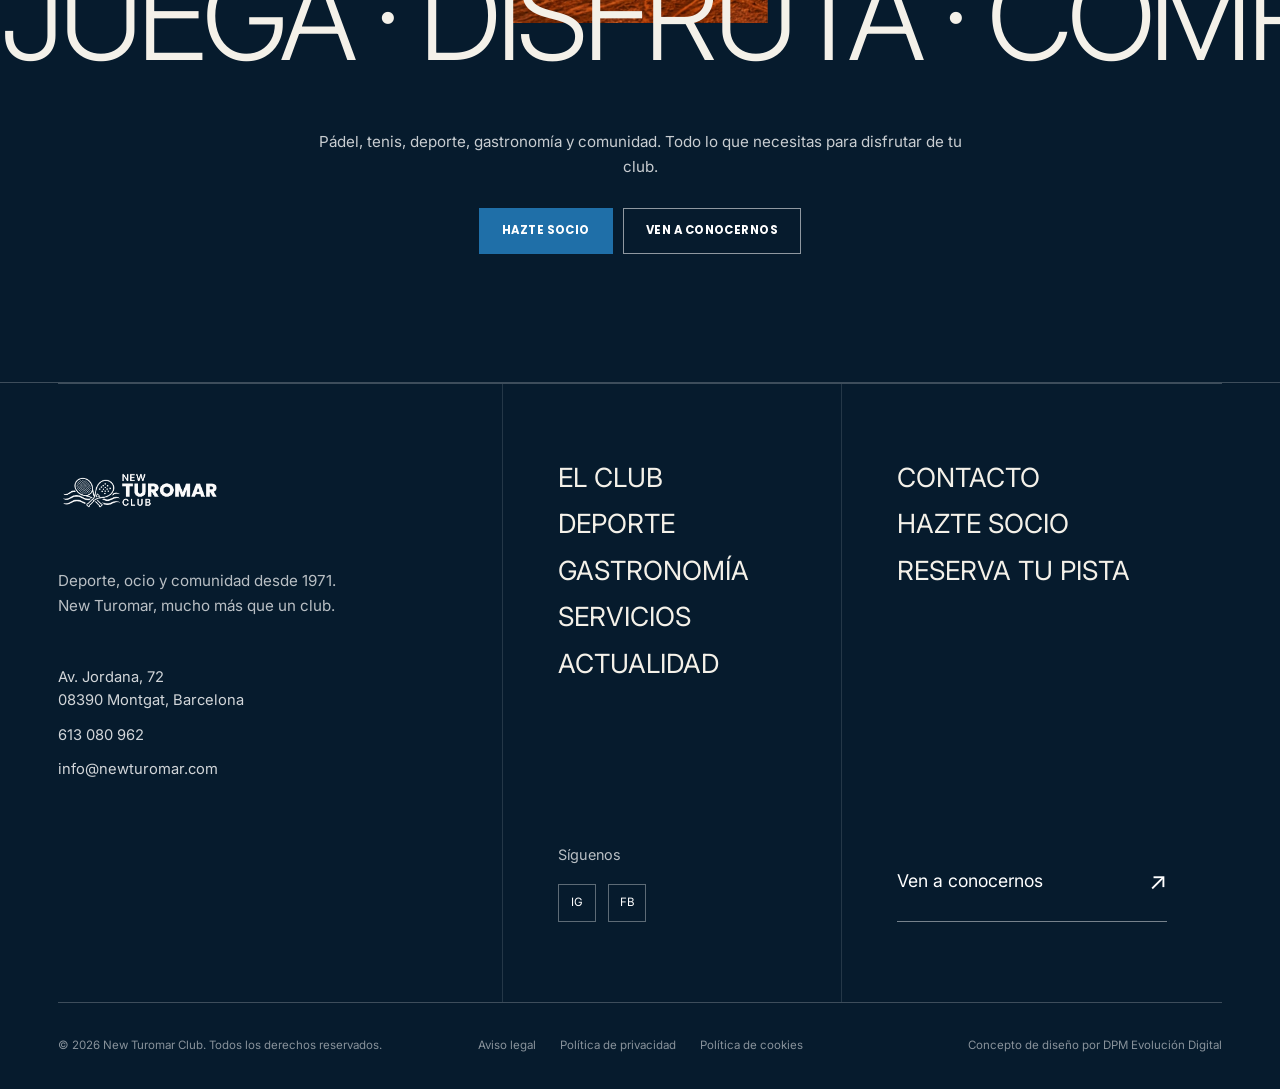
==== commit 0e33cab4: "Pasamos las imagenes a webp" ====
--- a/index.html
+++ b/index.html
@@ -21,17 +21,13 @@
     <div class="container header-inner">
 
       <a class="brand" href="#inicio" aria-label="New Turomar - Inicio">
-        <span class="brand-mark" aria-hidden="true">
-          <svg viewBox="0 0 80 36" role="img">
-            <path d="M2 18C14 5 27 5 39 18C51 31 64 31 78 18" />
-            <path d="M2 27C14 14 27 14 39 27C51 40 64 40 78 27" />
-          </svg>
-        </span>
-        <span class="brand-copy">
-          <small>NEW</small>
-          <strong>TUROMAR</strong>
-          <small>CLUB</small>
-        </span>
+        
+         <img
+          src="/img/LOGO-TRANS-NEWTUROMAR.png"
+          alt="New Turomar Club"
+          class="header-logo"
+        >
+
       </a>
 
       <!-- Menú móvil CSS-only -->
@@ -72,7 +68,7 @@
         loop
         playsinline
         preload="metadata"
-        poster="img/hero-turomar.jpg"
+        poster="img/hero-turomar.webp"
         aria-hidden="true"
       >
         <source src="video/hero-turomar.mp4" type="video/mp4">
@@ -453,7 +449,7 @@
         <!-- Imagen 01 -->
         <figure class="history-slide is-active">
           <img
-            src="img/historia-2026-01.png"
+            src="img/historia-2026-01.webp"
             alt="New Turomar en la actualidad"
           >
         </figure>
@@ -461,7 +457,7 @@
         <!-- Imagen 02 -->
         <figure class="history-slide">
           <img
-            src="img/historia-2026-02.png"
+            src="img/historia-2026-02.webp"
             alt="Instalaciones actuales de New Turomar"
             loading="lazy"
           >
@@ -470,7 +466,7 @@
         <!-- Imagen 03 -->
         <figure class="history-slide">
           <img
-            src="img/historia-2026-03.png"
+            src="img/historia-2026-03.webp"
             alt="Actividad deportiva actual en New Turomar"
             loading="lazy"
           >
@@ -479,7 +475,7 @@
         <!-- Imagen 04 -->
         <figure class="history-slide">
           <img
-            src="img/historia-2026-04.png"
+            src="img/historia-2026-04.webp"
             alt="Espacios sociales actuales de New Turomar"
             loading="lazy"
           >
@@ -488,7 +484,7 @@
         <!-- Imagen 05 -->
         <figure class="history-slide">
           <img
-            src="img/historia-2026-05.png"
+            src="img/historia-2026-05.webp"
             alt="New Turomar hoy"
             loading="lazy"
           >
@@ -505,7 +501,7 @@
         <!-- Imagen 01 -->
         <figure class="history-slide is-active">
           <img
-            src="img/historia-1971-01.png"
+            src="img/historia-1971-01.webp"
             alt="Club Tennis Turomar en 1971"
             loading="lazy"
           >
@@ -514,7 +510,7 @@
         <!-- Imagen 02 -->
         <figure class="history-slide">
           <img
-            src="img/historia-1971-02.png"
+            src="img/historia-1971-02.webp"
             alt="Antiguas instalaciones del Club Tennis Turomar"
             loading="lazy"
           >
@@ -523,7 +519,7 @@
         <!-- Imagen 03 -->
         <figure class="history-slide">
           <img
-            src="img/historia-1971-03.png"
+            src="img/historia-1971-03.webp"
             alt="Actividad deportiva histórica del Club Tennis Turomar"
             loading="lazy"
           >
@@ -532,7 +528,7 @@
         <!-- Imagen 04 -->
         <figure class="history-slide">
           <img
-            src="img/historia-1971-04.png"
+            src="img/historia-1971-04.webp"
             alt="Vida social histórica del Club Tennis Turomar"
             loading="lazy"
           >
@@ -541,7 +537,7 @@
         <!-- Imagen 05 -->
         <figure class="history-slide">
           <img
-            src="img/historia-1971-05.png"
+            src="img/historia-1971-05.webp"
             alt="Historia del Club Tennis Turomar"
             loading="lazy"
           >
@@ -761,7 +757,7 @@
 
         <a href="#inicio" class="footer-logo">
           <!-- Mantén aquí el logo que ya utilizas -->
-          <img src="img/logo-new-turomar-white.png" alt="New Turomar Club">
+          <img src="./img/LOGO-TRANS-NEWTUROMAR.png" alt="New Turomar Club">
         </a>
 
         <p class="footer-description">
--- a/css/styles.css
+++ b/css/styles.css
@@ -285,40 +285,18 @@
   align-items: center;
 }
 
+.header-logo {
+  display: block;
+  width: 190px;
+  height: auto;
+  object-fit: contain;
+}
+
 .brand {
   display: inline-flex;
   align-items: center;
   gap: 10px;
   width: max-content;
-}
-
-.brand-mark {
-  width: 42px;
-}
-
-.brand-mark svg {
-  display: block;
-  width: 100%;
-  fill: none;
-  stroke: currentColor;
-  stroke-width: 2.4;
-}
-
-.brand-copy {
-  display: flex;
-  flex-direction: column;
-  line-height: .9;
-}
-
-.brand-copy strong {
-  font-family: "Poppins", sans-serif;
-  font-size: 1.15rem;
-  letter-spacing: .03em;
-}
-
-.brand-copy small {
-  font-size: .53rem;
-  letter-spacing: .12em;
 }
 
 .main-nav {
@@ -373,7 +351,7 @@
   display: flex;
   align-items: stretch;
   background:
-    url("../img/hero-turomar.jpg")
+    url("../img/hero-turomar.webp")
     center 54% / cover no-repeat,
     linear-gradient(120deg, var(--navy-deep), var(--green-dark));
   color: var(--white);
@@ -1188,7 +1166,7 @@
   min-height: 360px;
   background-image:
     linear-gradient(rgba(var(--green-rgb), .12), rgba(var(--green-rgb), .12)),
-    url("../img/montgat-aereo.png");
+    url("../img/montgat-aereo.webp");
 }
 
 .map-pin {
@@ -1783,93 +1761,93 @@
 .img-juega {
   background-image:
     linear-gradient(135deg, rgba(var(--navy-rgb), .10), rgba(var(--green-rgb), .10)),
-    url("../img/juega-padel.png");
+    url("../img/juega-padel.webp");
   background-color: #27465a;
 }
 
 .img-aprende {
   background-image:
     linear-gradient(135deg, rgba(var(--navy-rgb), .10), rgba(var(--green-rgb), .10)),
-    url("../img/aprende-escuela.png");
+    url("../img/aprende-escuela.webp");
   background-color: #3e6f8c;
 }
 
 .img-disfruta {
   background-image:
     linear-gradient(135deg, rgba(var(--navy-rgb), .08), rgba(224,122,74,.10)),
-    url("../img/disfruta-gastronomia.png");
+    url("../img/disfruta-gastronomia.webp");
   background-color: #8d7150;
 }
 
 .img-comparte {
   background-image:
     linear-gradient(135deg, rgba(var(--navy-rgb), .08), rgba(var(--green-rgb), .10)),
-    url("../img/comparte-comunidad.png");
+    url("../img/comparte-comunidad.webp");
   background-color: #3a617a;
 }
 
 .img-padel {
-  background-image: url("../img/padel.png");
+  background-image: url("../img/padel.webp");
   background-color: #24526b;
 }
 
 .img-tenis {
-  background-image: url("../img/tenis.png");
+  background-image: url("../img/tenis.webp");
   background-color: #a26043;
 }
 
 .img-escuela {
-  background-image: url("../img/escuela.png");
+  background-image: url("../img/escuela.webp");
   background-color: #476d88;
 }
 
 .img-fitness {
-  background-image: url("../img/bienestar.png");
+  background-image: url("../img/bienestar.webp");
   background-color: #5e5c5b;
 }
 
 .img-piscina {
-  background-image: url("../img/piscina.png");
+  background-image: url("../img/piscina.webp");
   background-color: #4a8da8;
 }
 
 .img-gastro {
-  background-image: url("../img/gastronomia.png");
+  background-image: url("../img/gastronomia.webp");
   background-color: #89674b;
 }
 
 .ig-1 {
-  background-image: url("../img/instagram-01.png");
+  background-image: url("../img/instagram-01.webp");
   background-color: #316f99;
 }
 
 .ig-2 {
-  background-image: url("../img/instagram-02.png");
+  background-image: url("../img/instagram-02.webp");
   background-color: #244f6d;
 }
 
 .ig-3 {
-  background-image: url("../img/instagram-03.png");
+  background-image: url("../img/instagram-03.webp");
   background-color: #61798d;
 }
 
 .ig-4 {
-  background-image: url("../img/instagram-04.png");
+  background-image: url("../img/instagram-04.webp");
   background-color: #4b8ba5;
 }
 
 .ig-5 {
-  background-image: url("../img/instagram-05.png");
+  background-image: url("../img/instagram-05.webp");
   background-color: #89694c;
 }
 
 .ig-6 {
-  background-image: url("../img/instagram-06.png");
+  background-image: url("../img/instagram-06.webp");
   background-color: #3a454e;
 }
 
 .img-closing {
-  background-image: url("../img/closing-club.png");
+  background-image: url("../img/closing-club.webp");
   background-color: #8b4a2f;
 }
 
@@ -1886,6 +1864,10 @@
 
       :root {
         --header-h: 74px;
+      }
+
+      .header-logo {
+        width: 150px;
       }
 
       .facility-grid {
@@ -1971,6 +1953,10 @@
 
       .site-header {
         position: absolute;
+      }
+
+      .header-logo {
+        width: 165px;
       }
 
       .header-inner {
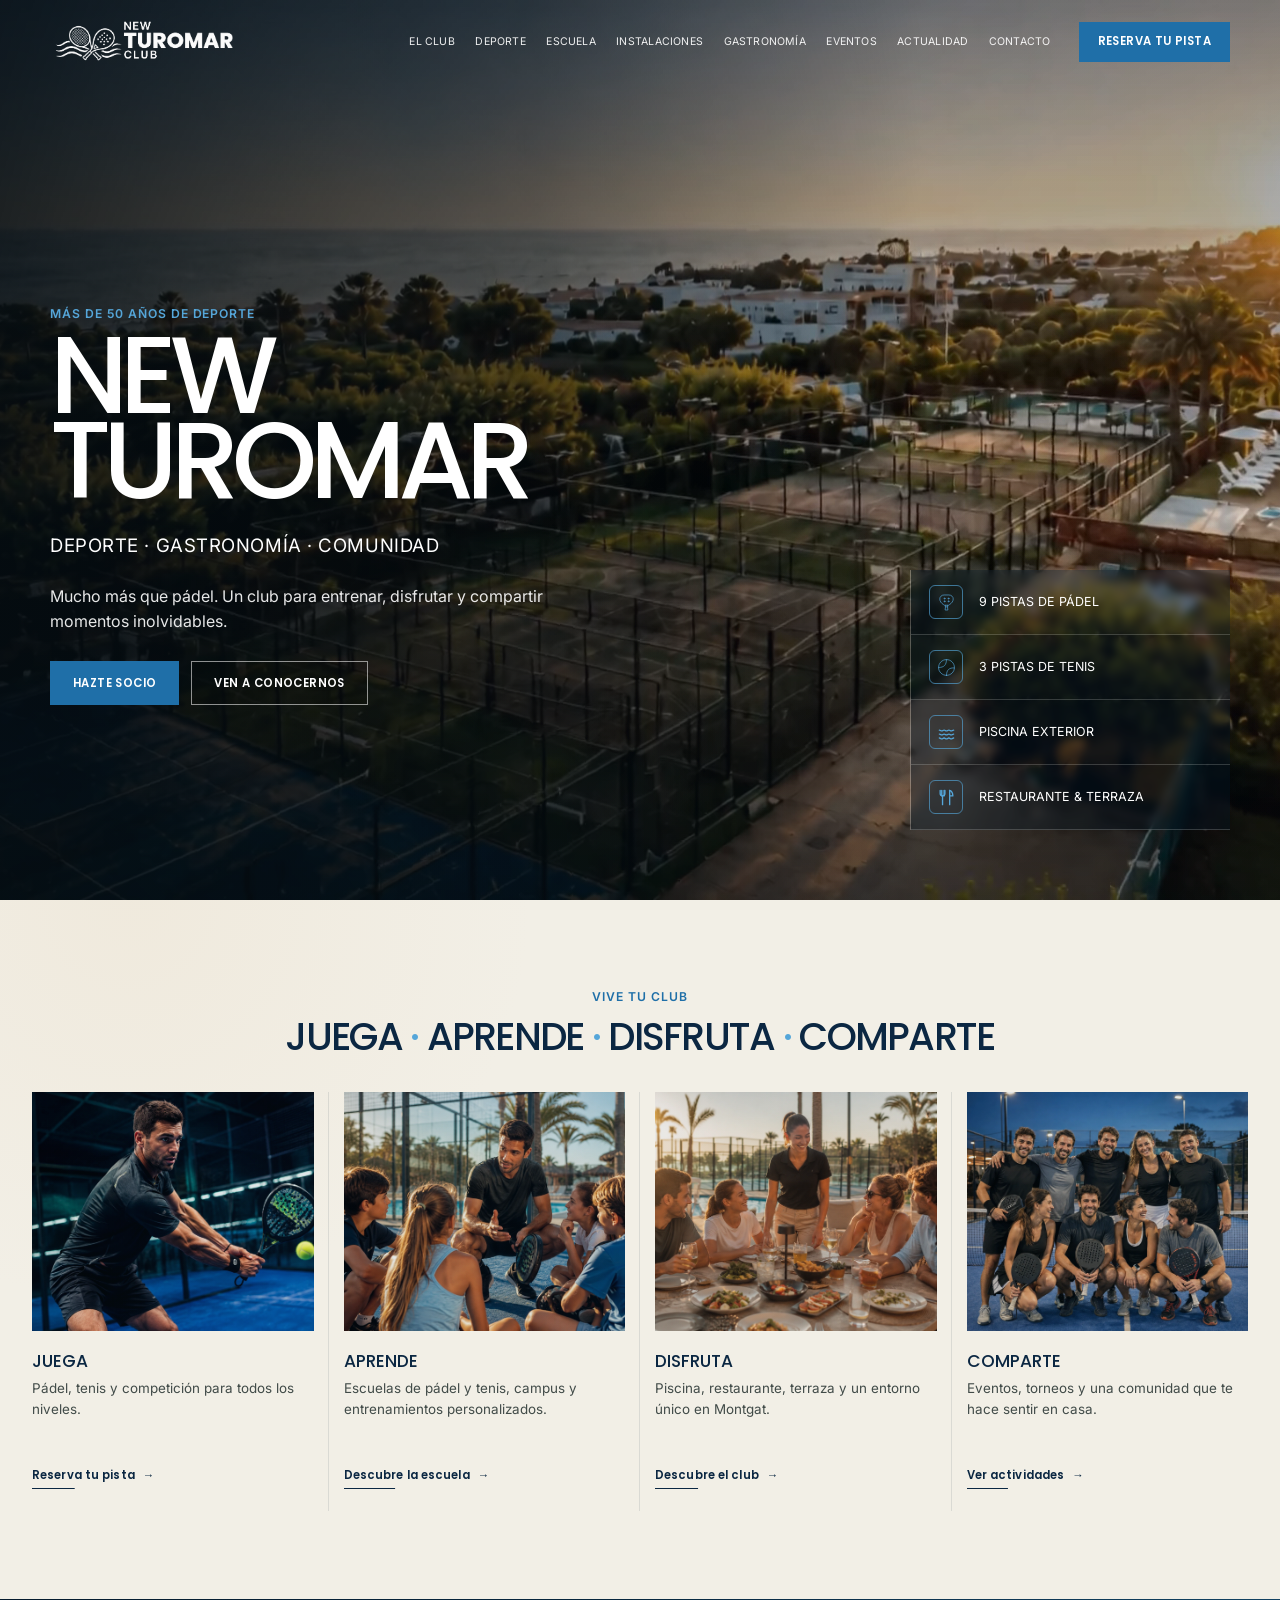
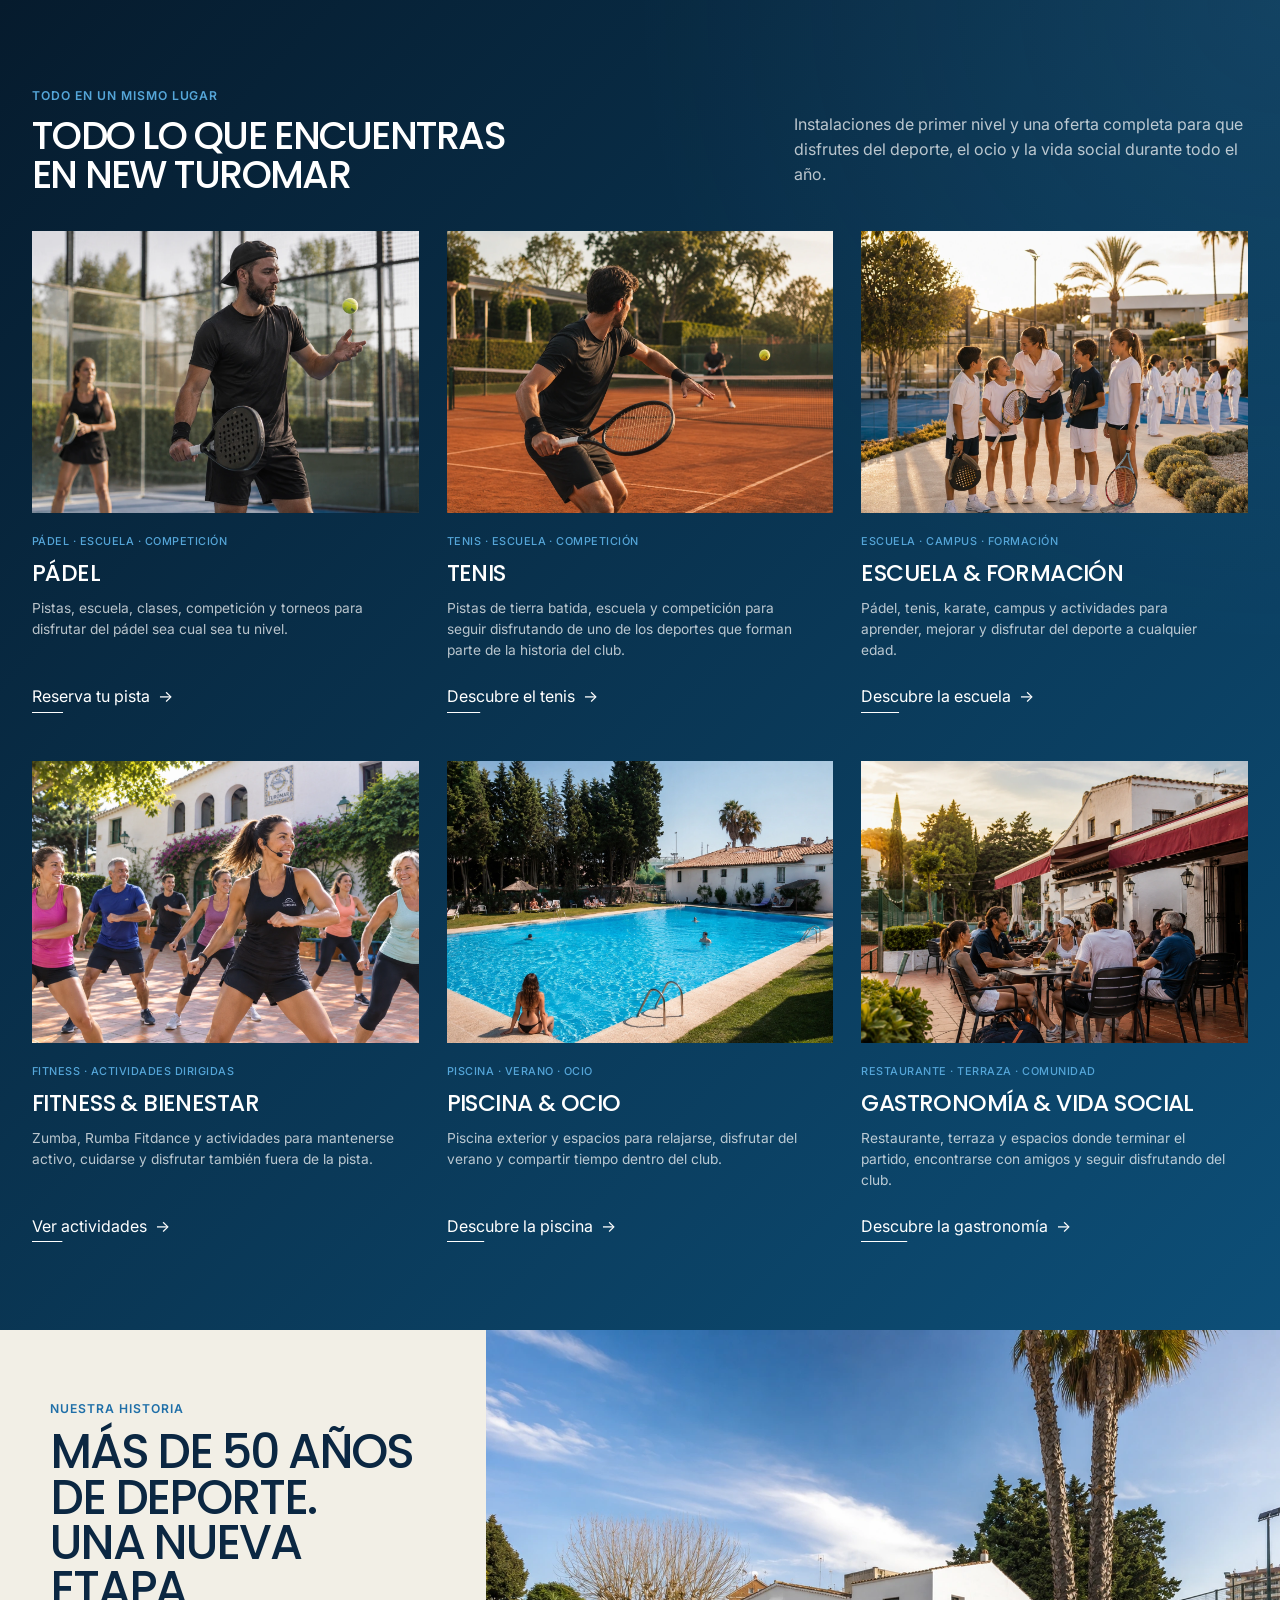
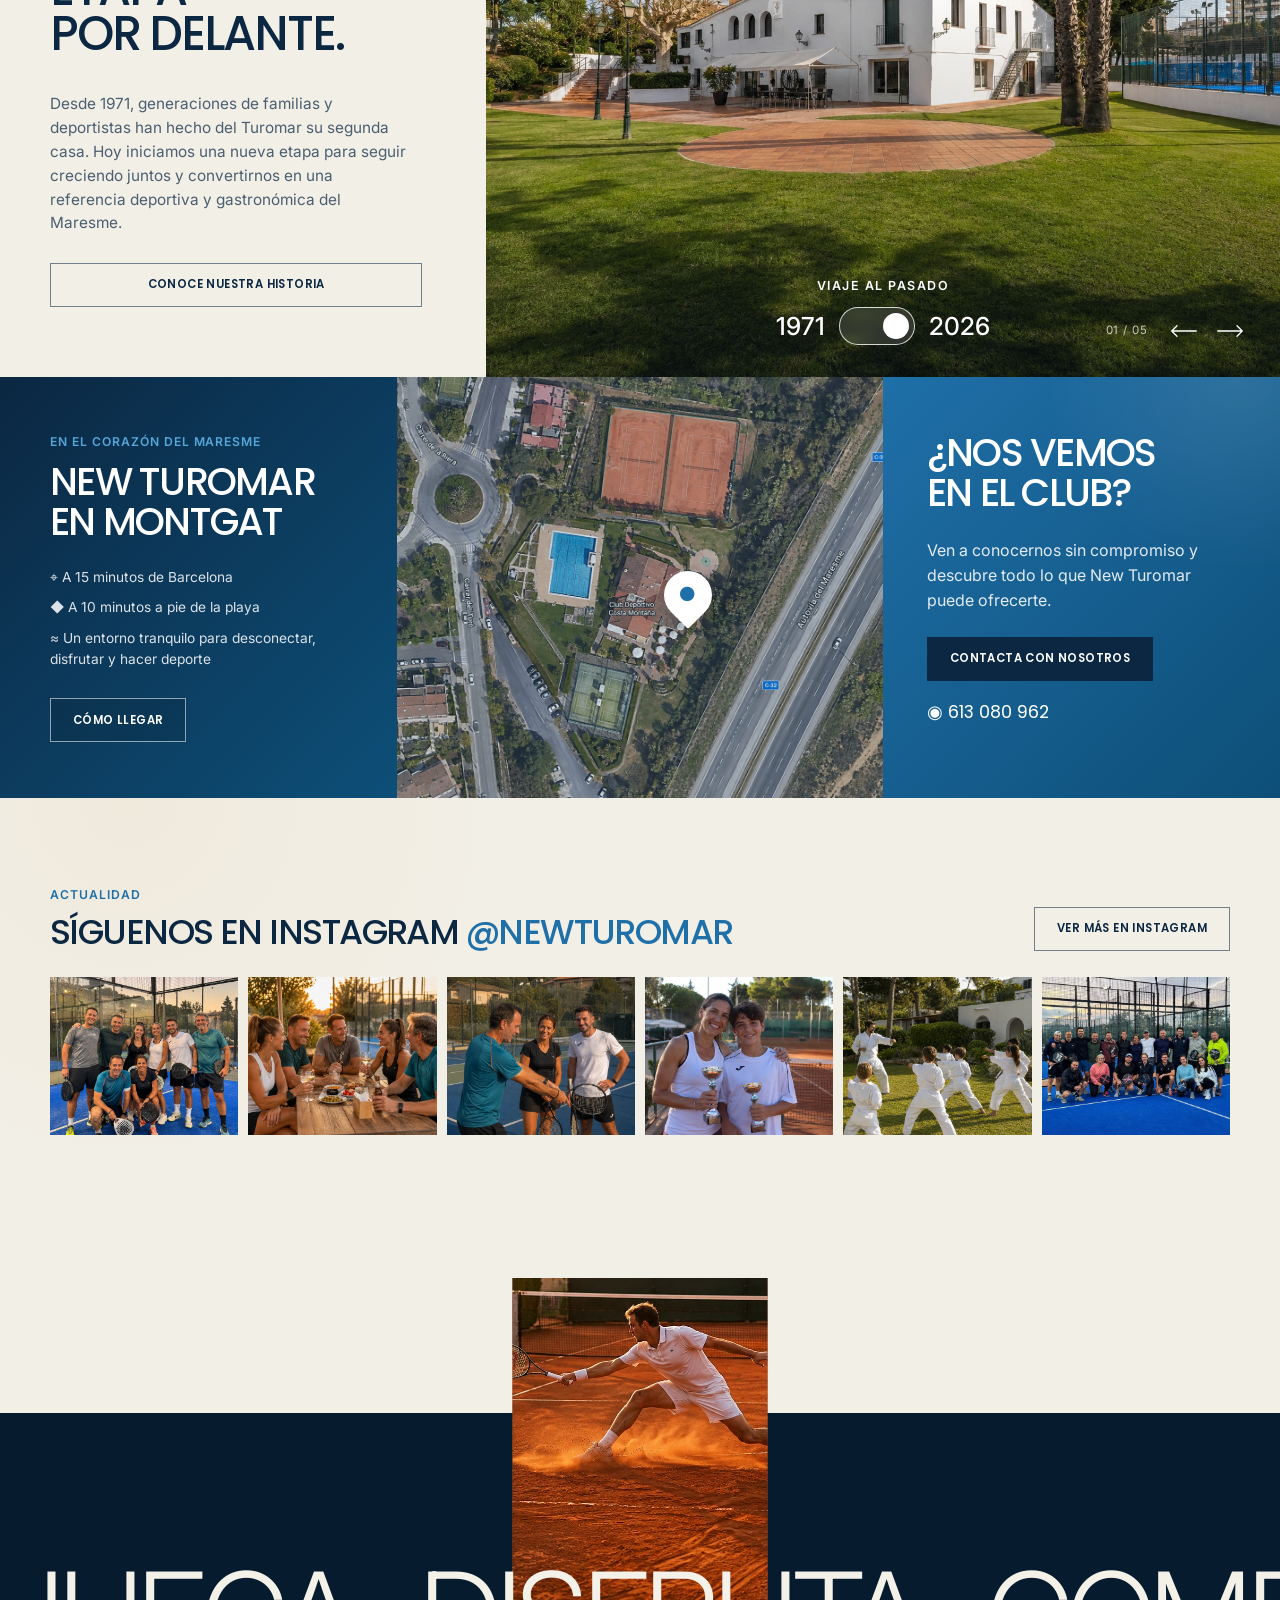
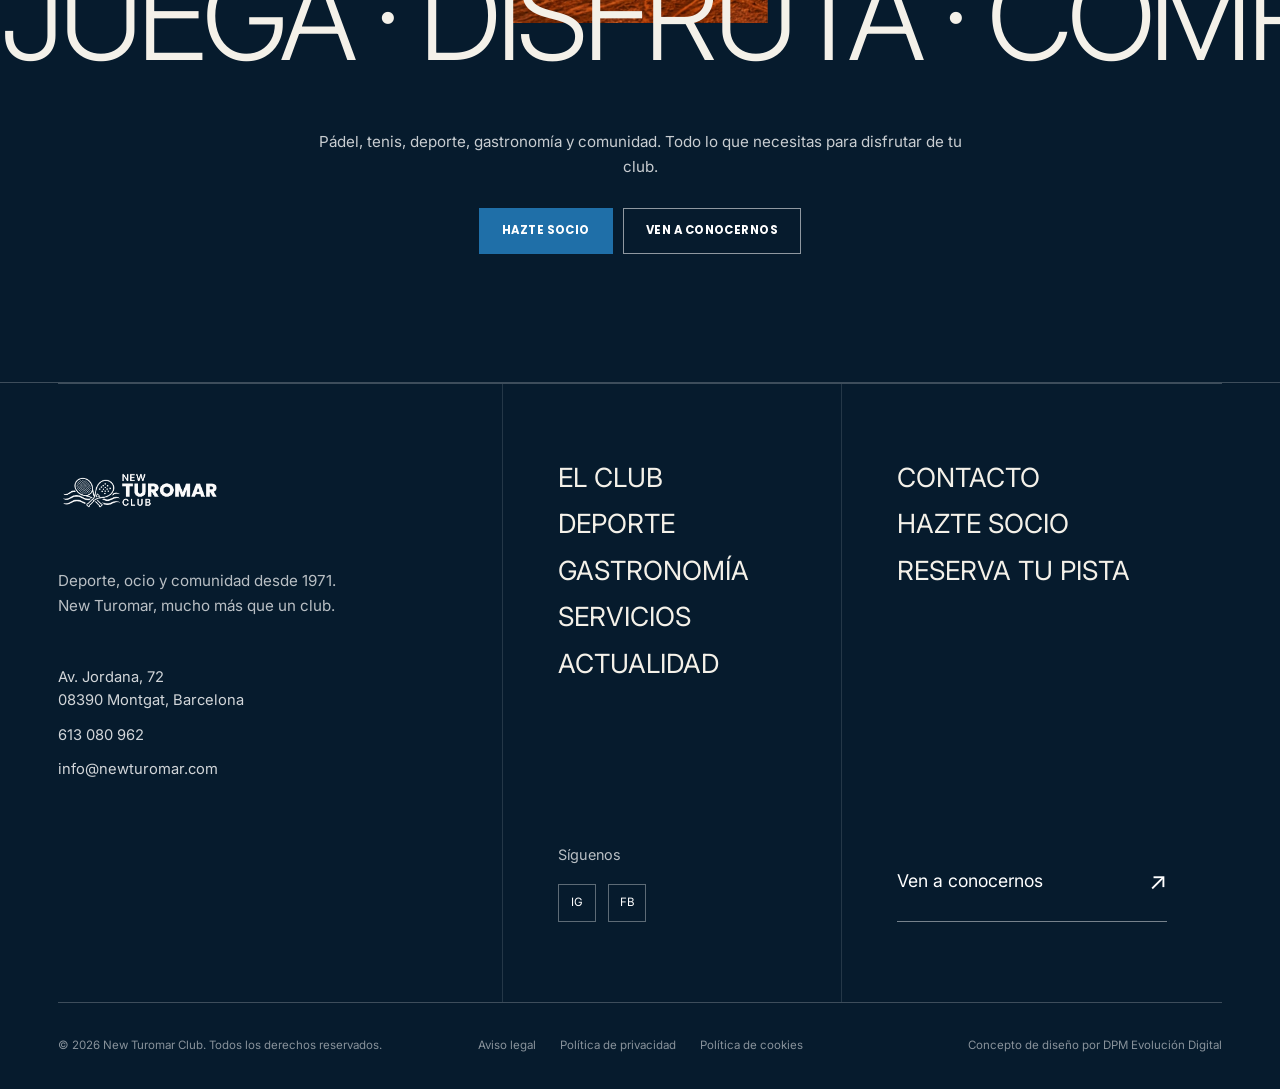
==== commit 396ecc8e: "Convertir video a webm" ====
--- a/index.html
+++ b/index.html
@@ -23,7 +23,7 @@
       <a class="brand" href="#inicio" aria-label="New Turomar - Inicio">
         
          <img
-          src="/img/LOGO-TRANS-NEWTUROMAR.png"
+          src="./img/LOGO-TRANS-NEWTUROMAR.png"
           alt="New Turomar Club"
           class="header-logo"
         >
@@ -71,7 +71,7 @@
         poster="img/hero-turomar.webp"
         aria-hidden="true"
       >
-        <source src="video/hero-turomar.mp4" type="video/mp4">
+        <source src="video/hero-turomar.webm" type="video/mp4">
       </video>
       
       <div class="hero-overlay"></div>
